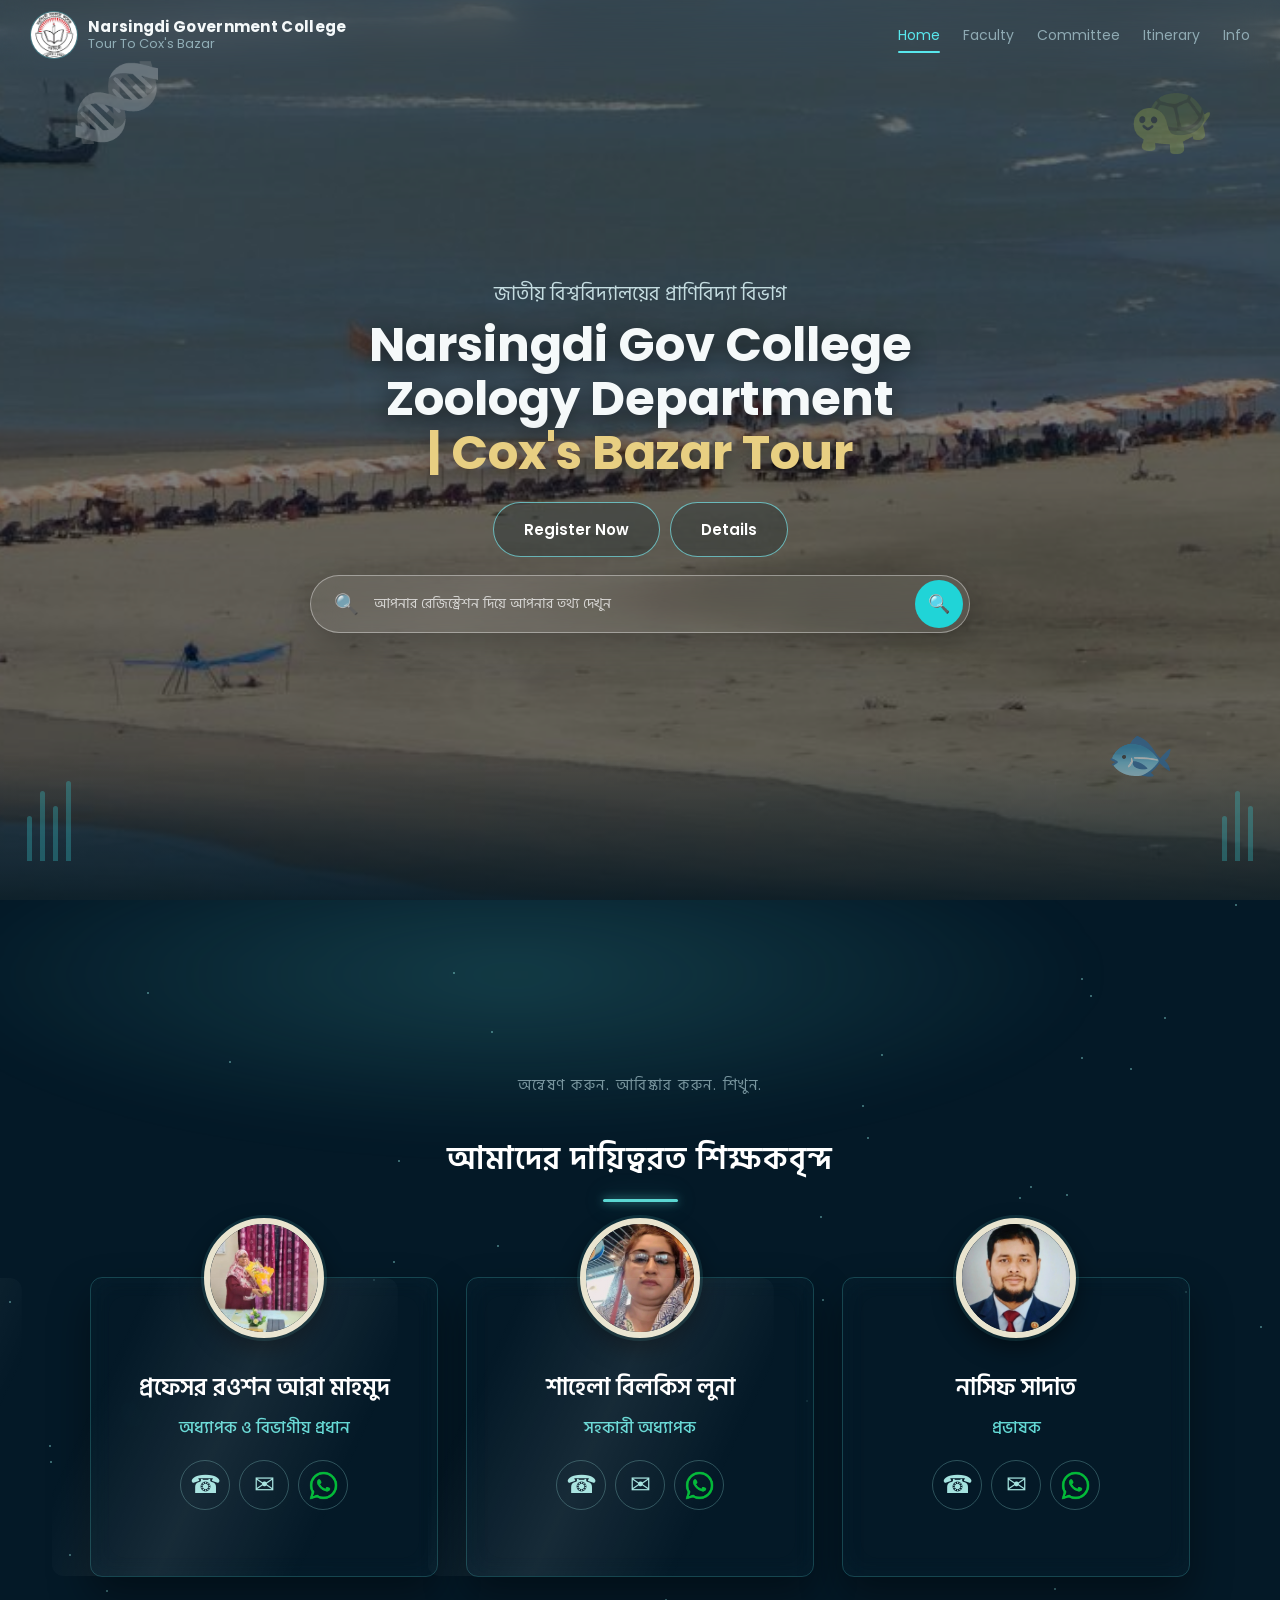
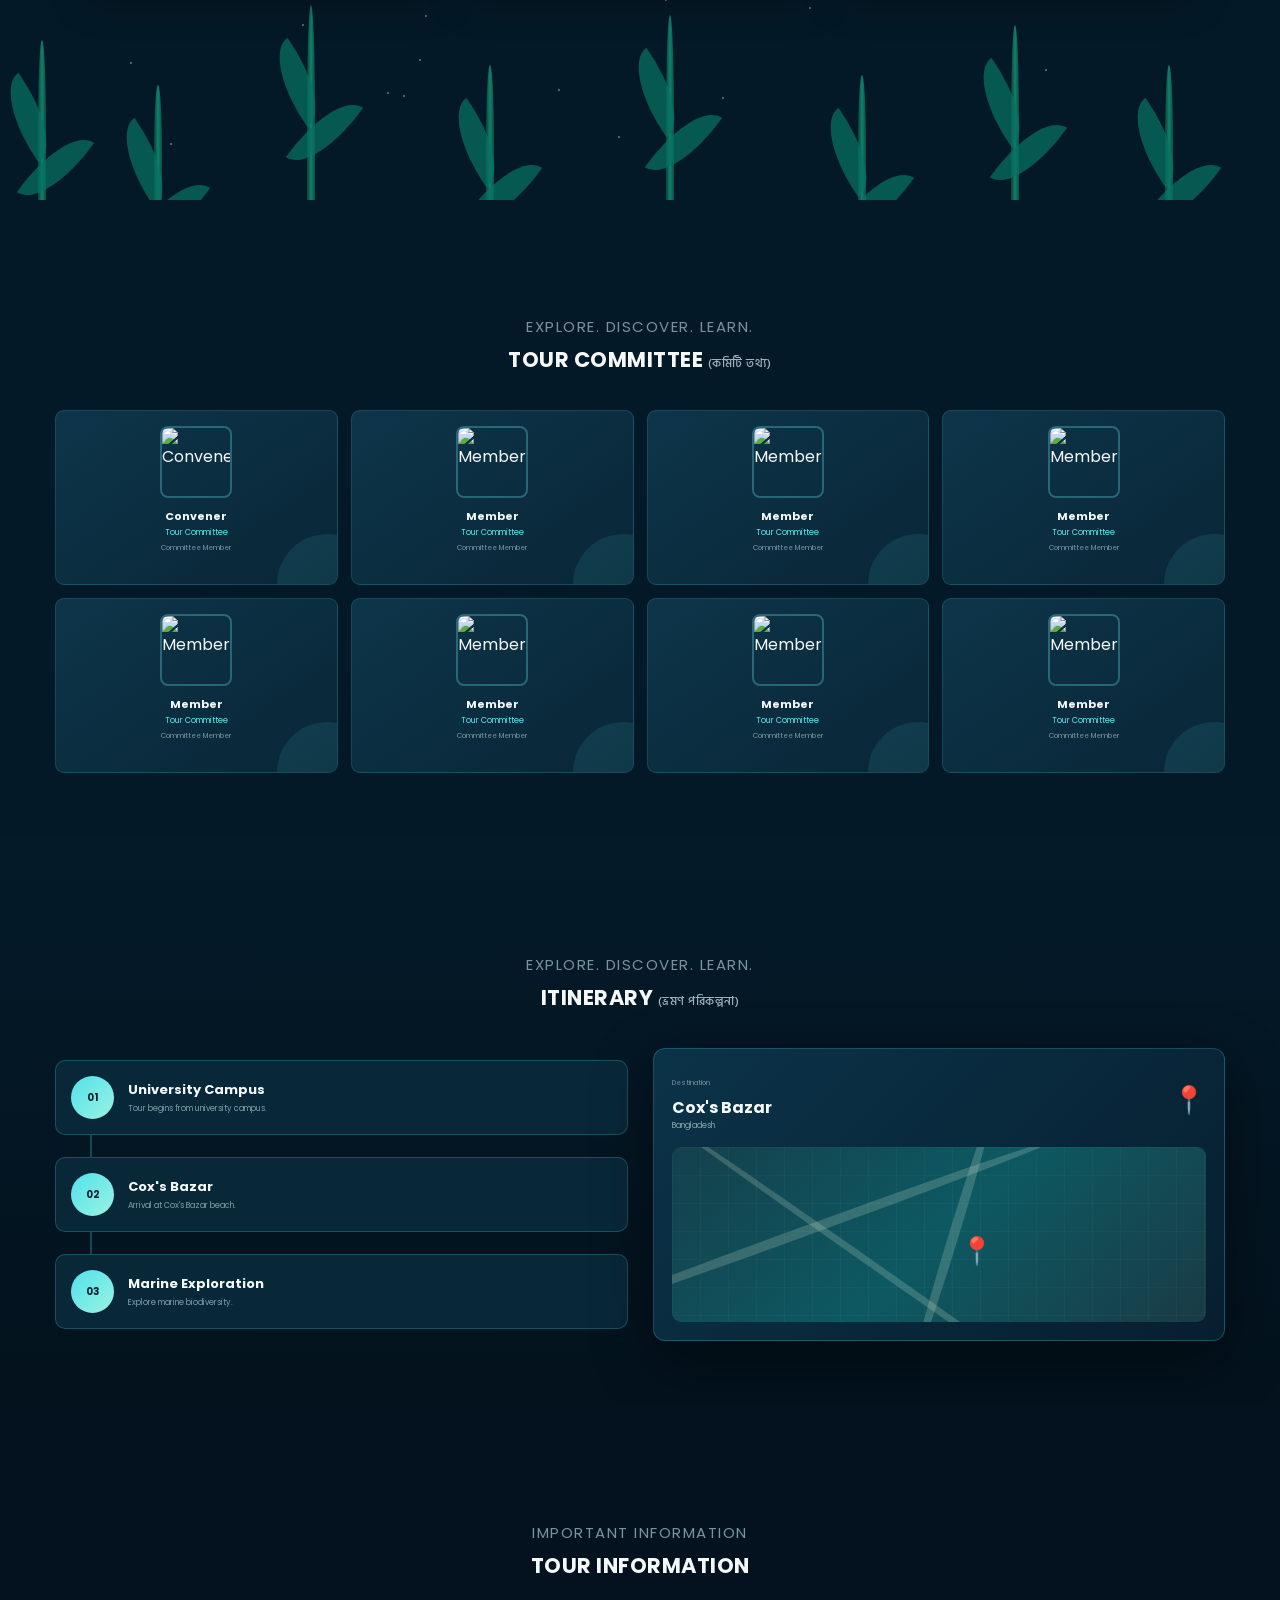
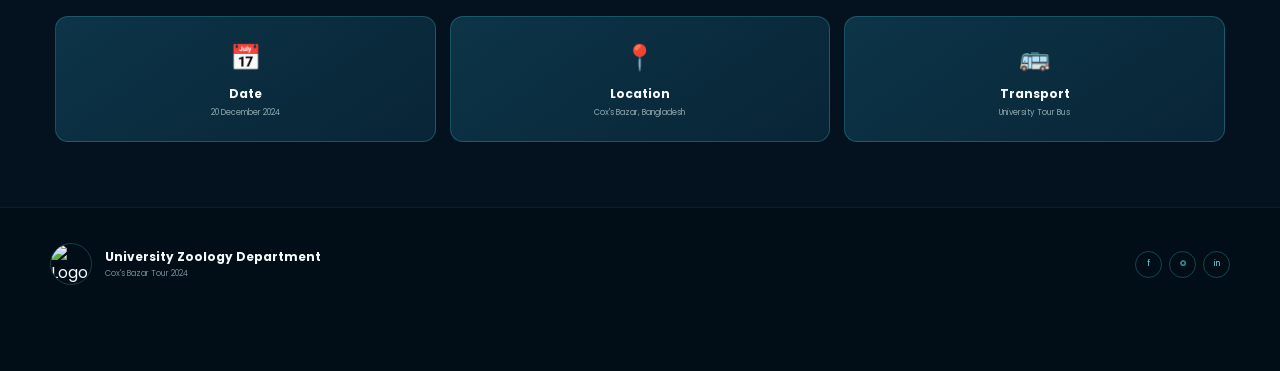
==== index.html @ 54c1ac4f "teacher section complete" ====
<!DOCTYPE html>
<html lang="bn">

<head>
    <meta charset="UTF-8">

    <meta
        name="viewport"
        content="width=device-width, initial-scale=1.0"
    >

    <title>
        Cox's Bazar Tour
    </title>

    <!-- Google Fonts -->
    <link rel="preconnect" href="https://fonts.googleapis.com">
    <link rel="preconnect" href="https://fonts.gstatic.com" crossorigin>

    <link
        href="https://fonts.googleapis.com/css2?family=Hind+Siliguri:wght@400;500;600;700&family=Poppins:wght@400;500;600;700&display=swap"
        rel="stylesheet"
    >

    <!-- CSS -->
    <link rel="stylesheet" href="style.css">
</head>


<body>

    <!-- =====================================================
         PAGE BACKGROUND DECORATIONS
    ====================================================== -->

    <div class="page-decoration">

        <!-- DNA -->
        <div class="dna dna-1">
            <span></span>
            <span></span>
            <span></span>
            <span></span>
            <span></span>
            <span></span>
        </div>

        <div class="dna dna-2">
            <span></span>
            <span></span>
            <span></span>
            <span></span>
            <span></span>
            <span></span>
        </div>


        <!-- TURTLES -->
        <div class="turtle turtle-1">
            🐢
        </div>

        <div class="turtle turtle-2">
            🐢
        </div>


        <!-- FISH -->
        <div class="floating-fish fish-1">
            🐟
        </div>

        <div class="floating-fish fish-2">
            🐠
        </div>


        <!-- BUBBLES -->
        <span class="bubble bubble-1"></span>
        <span class="bubble bubble-2"></span>
        <span class="bubble bubble-3"></span>
        <span class="bubble bubble-4"></span>
        <span class="bubble bubble-5"></span>


        <!-- LEAVES -->
        <div class="leaf-decoration leaf-1">
            <i></i>
            <i></i>
            <i></i>
            <i></i>
            <i></i>
        </div>

        <div class="leaf-decoration leaf-2">
            <i></i>
            <i></i>
            <i></i>
            <i></i>
            <i></i>
        </div>

    </div>



    <!-- =====================================================
         MAIN WEBSITE
    ====================================================== -->

    <div class="site-wrapper">


        <!-- =================================================
             NAVBAR
        ================================================== -->

        <header class="navbar">

            <a href="#home" class="brand">

                <div class="brand-logo">

                    <img
                        src="./img/logo.jpg"
                        alt="Logo"
                    >

                </div>

                <div class="brand-text">

                    <strong>
                        Narsingdi Government College
                    </strong>

                    <span>
                        Tour To Cox's Bazar
                    </span>

                </div>

            </a>


            <!-- Desktop Navigation -->

            <nav class="desktop-nav">

                <a
                    href="#home"
                    class="active"
                >
                    Home
                </a>

                <a href="#faculty">
                    Faculty
                </a>

                <a href="#committee">
                    Committee
                </a>

                <a href="#itinerary">
                    Itinerary
                </a>

                <a href="#info">
                    Info
                </a>

            </nav>


            <!-- Mobile menu button -->

            <button
                class="menu-toggle"
                id="menuToggle"
                aria-label="Open menu"
            >

                <span></span>
                <span></span>
                <span></span>

            </button>

        </header>



        <!-- =================================================
             MOBILE NAVIGATION
        ================================================== -->

        <nav
            class="mobile-nav"
            id="mobileNav"
        >

            <a href="#home">
                Home
            </a>

            <a href="#faculty">
                Faculty
            </a>

            <a href="#committee">
                Committee
            </a>

            <a href="#itinerary">
                Itinerary
            </a>

            <a href="#info">
                Info
            </a>

        </nav>



        <!-- =================================================
             HERO SECTION
        ================================================== -->

        <section
            class="hero"
            id="home"
        >

            <!-- Hero background image -->

            <div class="hero-background"></div>

            <!-- Dark overlay -->

            <div class="hero-overlay"></div>


            <!-- DNA decoration -->

            <div class="hero-dna">
                🧬
            </div>


            <!-- Turtle -->

            <div class="hero-turtle">
                🐢
            </div>


            <!-- Fish -->

            <div class="hero-fish">
                🐟
            </div>


            <!-- Coral -->

            <div class="coral coral-left">

                <span></span>
                <span></span>
                <span></span>
                <span></span>

            </div>


            <div class="coral coral-right">

                <span></span>
                <span></span>
                <span></span>

            </div>


            <!-- Hero content -->

            <div class="hero-content">

                <p
                    class="hero-small reveal reveal-up"
                    data-delay="100"
                >
                    জাতীয় বিশ্ববিদ্যালয়ের প্রাণিবিদ্যা বিভাগ
                </p>


                <h1
                    class="reveal reveal-up"
                    data-delay="200"
                >

                    Narsingdi Gov College Zoology Department

                    <br>

                    <span>
                        | Cox's Bazar Tour
                    </span>

                </h1>

                <div
                    class="hero-buttons reveal reveal-up"
                    data-delay="500"
                >

                    <a
                        href="registration.html"
                        class="btn btn-outline" id="registerBtn"
                    >
                        Register Now
                    </a>

                    <a
                        href="#itinerary"
                        class="btn btn-outline" id="detailBtn"
                    >
                        Details
                    </a>

                </div>



                <!-- =====================================================
     REGISTRATION SEARCH
===================================================== -->

<div class="hero-registration-search">

    <div class="hero-search-box">

        <span class="hero-search-icon">
            🔍
        </span>

        <input
            type="text"
            id="heroSearchInput"
            placeholder="আপনার রেজিস্ট্রেশন দিয়ে আপনার তথ্য দেখুন"
            autocomplete="off"
        >

        <button
            type="button"
            id="heroSearchButton"
            aria-label="Search"
        >
            🔍
        </button>

    </div>

    <div
        id="heroSearchMessage"
        class="hero-search-message"
    ></div>

</div>


<!-- =====================================================
     REGISTRATION POPUP
===================================================== -->

<div
    id="registrationModal"
    class="registration-modal"
>

    <div class="registration-modal-overlay"></div>


    <div class="registration-modal-box">


        <!-- Close -->

        <button
            type="button"
            id="closeRegistrationModal"
            class="registration-modal-close"
        >
            ×
        </button>


        <!-- Header -->

        <div class="registration-modal-header">

            <div class="registration-modal-icon">
                ✓
            </div>

            <div style="width: 100%; text-align: center;">

                <h2>
                    Registration Information
                </h2>

                <p>
                    রেজিস্ট্রেশন তথ্য
                </p>

            </div>

        </div>


        <!-- Information -->

        <div
            id="registrationModalContent"
            class="registration-modal-content"
        ></div>


    </div>

</div>



            </div>


            <!-- Ocean bottom -->

            <div class="hero-ocean">

            </div>

        </section>



        <!-- =================================================
             FACULTY SECTION
        ================================================== -->

            <section class="team-section">


    <!-- =================================================
         WATER LIGHT
    ================================================= -->

    <div class="water-light"></div>



    <!-- =================================================
         BUBBLES
    ================================================= -->

    <div
        class="bubbles"
        id="bubbles">
    </div>



    <!-- =================================================
         WATER PARTICLES
    ================================================= -->

    <div
        class="water-particles"
        id="particles">
    </div>



    <!-- =================================================
         TURTLES
    ================================================= -->

    <div class="turtles">


        <!-- Turtle 1 -->

        <div class="turtle turtle-1">

            <div class="shell"></div>

            <div class="head"></div>

            <div class="flipper1"></div>

            <div class="flipper2"></div>

            <div class="back1"></div>

            <div class="back2"></div>

        </div>



        <!-- Turtle 2 -->

        <div class="turtle turtle-2">

            <div class="shell"></div>

            <div class="head"></div>

            <div class="flipper1"></div>

            <div class="flipper2"></div>

            <div class="back1"></div>

            <div class="back2"></div>

        </div>



        <!-- Turtle 3 -->

        <div class="turtle turtle-3">

            <div class="shell"></div>

            <div class="head"></div>

            <div class="flipper1"></div>

            <div class="flipper2"></div>

            <div class="back1"></div>

            <div class="back2"></div>

        </div>



        <!-- Turtle 4 -->

        <div class="turtle turtle-4">

            <div class="shell"></div>

            <div class="head"></div>

            <div class="flipper1"></div>

            <div class="flipper2"></div>

            <div class="back1"></div>

            <div class="back2"></div>

        </div>


    </div>



    <!-- =================================================
         TITLE
    ================================================= -->

                <!-- Section title -->

            <div
                class="section-heading reveal reveal-up"
            >

                <span>
                    অন্বেষণ করুন. আবিষ্কার করুন. শিখুন.
                </span>

            </div>

    <h1 class="section-title">
        আমাদের দায়িত্বরত শিক্ষকবৃন্দ
    </h1>



    <!-- =================================================
         CARDS
    ================================================= -->

    <div class="cards-container ">



        <!-- ================= CARD 1 ================= -->

        <div class="card reveal reveal-scale" data-delay="50">


            <img
                src="./img/roushon_mem.jpg"
                class="profile-image"
                alt="Dr. A. Rahman"
            >


            <h2>
                প্রফেসর রওশন আরা মাহমুদ
            </h2>


            <div class="position">
                অধ্যাপক ও বিভাগীয় প্রধান  
            </div>


            <div class="social">

                <a href="tel:+8801552303115">
                    ☎
                </a>

                <a href="mailto:masudurrahmanmou@gmail.com">
                    ✉
                </a>

                <a href="https://wa.me/8801552303115" target="_blank">
                    <img src="./img/whatsapp.png" style="width: 37px;">
                </a>

            </div>


        </div>



        <!-- ================= CARD 2 ================= -->

        <div class="card reveal reveal-scale" data-delay="150">


            <img
                src="./img/luna_mem.jpg"
                class="profile-image"
                alt="Dr. S. Khan"
            >


            <h2>
                শাহেলা বিলকিস লুনা 
            </h2>


            <div class="position">
                সহকারী অধ্যাপক
            </div>


            <div class="social">

                <a href="tel:+8801704440129">
                    ☎
                </a>

                <a href="mailto:masudurrahmanmou@gmail.com">
                    ✉
                </a>

                <a href="https://wa.me/8801704440129" target="_blank">
                    <img src="./img/whatsapp.png" style="width: 37px;">
                </a>

            </div>


        </div>



        <!-- ================= CARD 3 ================= -->

        <div class="card reveal reveal-scale" data-delay="250">


            <img
                src="./img/nasif_sir.jpg"
                class="profile-image"
                alt="Dr. S. Khan"
            >


            <h2>
                নাসিফ সাদাত
            </h2>


            <div class="position">
                প্রভাষক 
            </div>


            <div class="social">

                <a href="tel:+8801609278822">
                    ☎
                </a>

                <a href="mailto:masudurrahmanmou@gmail.com">
                    ✉
                </a>

                <a href="https://wa.me/8801609278822" target="_blank">
                    <img src="./img/whatsapp.png" style="width: 37px;">
                </a>

            </div>


        </div>


    </div>



    <!-- =================================================
         AQUATIC PLANTS
    ================================================= -->

    <div class="plants">

        <div class="plant"></div>

        <div class="plant"></div>

        <div class="plant"></div>

        <div class="plant"></div>

        <div class="plant"></div>

        <div class="plant"></div>

        <div class="plant"></div>

        <div class="plant"></div>

    </div>


</section>




        <!-- =================================================
             COMMITTEE SECTION
        ================================================== -->

        <section
            class="section committee-section"
            id="committee"
        >

            <div
                class="section-heading reveal reveal-up"
            >

                <span>
                    Explore. Discover. Learn.
                </span>

                <h2>
                    TOUR COMMITTEE
                    <small>
                        (কমিটি তথ্য)
                    </small>
                </h2>

            </div>


            <div class="committee-grid">


                <!-- Member 1 -->

                <article
                    class="member-card reveal reveal-scale"
                    data-delay="50"
                >

                    <div class="member-photo">

                        <img
                            src="images/member-1.jpg"
                            alt="Convener"
                        >

                    </div>

                    <h3>
                        Convener
                    </h3>

                    <p>
                        Tour Committee
                    </p>

                    <span>
                        Committee Member
                    </span>

                </article>



                <!-- Member 2 -->

                <article
                    class="member-card reveal reveal-scale"
                    data-delay="150"
                >

                    <div class="member-photo">

                        <img
                            src="images/member-2.jpg"
                            alt="Member"
                        >

                    </div>

                    <h3>
                        Member
                    </h3>

                    <p>
                        Tour Committee
                    </p>

                    <span>
                        Committee Member
                    </span>

                </article>



                <!-- Member 3 -->

                <article
                    class="member-card reveal reveal-scale"
                    data-delay="250"
                >

                    <div class="member-photo">

                        <img
                            src="images/member-3.jpg"
                            alt="Member"
                        >

                    </div>

                    <h3>
                        Member
                    </h3>

                    <p>
                        Tour Committee
                    </p>

                    <span>
                        Committee Member
                    </span>

                </article>



                <!-- Member 4 -->

                <article
                    class="member-card reveal reveal-scale"
                    data-delay="350"
                >

                    <div class="member-photo">

                        <img
                            src="images/member-4.jpg"
                            alt="Member"
                        >

                    </div>

                    <h3>
                        Member
                    </h3>

                    <p>
                        Tour Committee
                    </p>

                    <span>
                        Committee Member
                    </span>

                </article>



                <!-- Member 5 -->

                <article
                    class="member-card reveal reveal-scale"
                    data-delay="450"
                >

                    <div class="member-photo">

                        <img
                            src="images/member-2.jpg"
                            alt="Member"
                        >

                    </div>

                    <h3>
                        Member
                    </h3>

                    <p>
                        Tour Committee
                    </p>

                    <span>
                        Committee Member
                    </span>

                </article>



                <!-- Member 6 -->

                <article
                    class="member-card reveal reveal-scale"
                    data-delay="550"
                >

                    <div class="member-photo">

                        <img
                            src="images/member-3.jpg"
                            alt="Member"
                        >

                    </div>

                    <h3>
                        Member
                    </h3>

                    <p>
                        Tour Committee
                    </p>

                    <span>
                        Committee Member
                    </p>

                </article>



                <!-- Member 7 -->

                <article
                    class="member-card reveal reveal-scale"
                    data-delay="650"
                >

                    <div class="member-photo">

                        <img
                            src="images/member-1.jpg"
                            alt="Member"
                        >

                    </div>

                    <h3>
                        Member
                    </h3>

                    <p>
                        Tour Committee
                    </p>

                    <span>
                        Committee Member
                    </span>

                </article>



                <!-- Member 8 -->

                <article
                    class="member-card reveal reveal-scale"
                    data-delay="750"
                >

                    <div class="member-photo">

                        <img
                            src="images/member-4.jpg"
                            alt="Member"
                        >

                    </div>

                    <h3>
                        Member
                    </h3>

                    <p>
                        Tour Committee
                    </p>

                    <span>
                        Committee Member
                    </span>

                </article>

            </div>

        </section>



        <!-- =================================================
             ITINERARY
        ================================================== -->

        <section
            class="section itinerary-section"
            id="itinerary"
        >

            <div
                class="section-heading reveal reveal-up"
            >

                <span>
                    Explore. Discover. Learn.
                </span>

                <h2>
                    ITINERARY
                    <small>
                        (ভ্রমণ পরিকল্পনা)
                    </small>
                </h2>

            </div>


            <div class="itinerary-layout">


                <!-- Route -->

                <div class="route">


                    <div
                        class="route-item reveal reveal-left"
                        data-delay="100"
                    >

                        <div class="route-number">
                            01
                        </div>

                        <div>

                            <h3>
                                University Campus
                            </h3>

                            <p>
                                Tour begins from university campus.
                            </p>

                        </div>

                    </div>


                    <div
                        class="route-line reveal reveal-up"
                    ></div>


                    <div
                        class="route-item reveal reveal-left"
                        data-delay="250"
                    >

                        <div class="route-number">
                            02
                        </div>

                        <div>

                            <h3>
                                Cox's Bazar
                            </h3>

                            <p>
                                Arrival at Cox's Bazar beach.
                            </p>

                        </div>

                    </div>


                    <div
                        class="route-line reveal reveal-up"
                    ></div>


                    <div
                        class="route-item reveal reveal-left"
                        data-delay="400"
                    >

                        <div class="route-number">
                            03
                        </div>

                        <div>

                            <h3>
                                Marine Exploration
                            </h3>

                            <p>
                                Explore marine biodiversity.
                            </p>

                        </div>

                    </div>


                </div>



                <!-- Map -->

                <div
                    class="map-card reveal reveal-right"
                    data-delay="250"
                >

                    <div class="map-header">

                        <div>

                            <span>
                                Destination
                            </span>

                            <h3>
                                Cox's Bazar
                            </h3>

                            <p>
                                Bangladesh
                            </p>

                        </div>

                        <div class="location-icon">
                            📍
                        </div>

                    </div>


                    <div class="map">

                        <div class="map-grid"></div>

                        <div class="map-road road-a"></div>
                        <div class="map-road road-b"></div>
                        <div class="map-road road-c"></div>

                        <div class="map-pin">
                            📍
                        </div>

                    </div>

                </div>

            </div>

        </section>



        <!-- =================================================
             INFO SECTION
        ================================================== -->

        <section
            class="section info-section"
            id="info"
        >

            <div
                class="section-heading reveal reveal-up"
            >

                <span>
                    Important Information
                </span>

                <h2>
                    TOUR INFORMATION
                </h2>

            </div>


            <div class="info-grid">


                <div
                    class="info-card reveal reveal-up"
                    data-delay="100"
                >

                    <div class="info-icon">
                        📅
                    </div>

                    <h3>
                        Date
                    </h3>

                    <p>
                        20 December 2024
                    </p>

                </div>


                <div
                    class="info-card reveal reveal-up"
                    data-delay="200"
                >

                    <div class="info-icon">
                        📍
                    </div>

                    <h3>
                        Location
                    </h3>

                    <p>
                        Cox's Bazar, Bangladesh
                    </p>

                </div>


                <div
                    class="info-card reveal reveal-up"
                    data-delay="300"
                >

                    <div class="info-icon">
                        🚌
                    </div>

                    <h3>
                        Transport
                    </h3>

                    <p>
                        University Tour Bus
                    </p>

                </div>

            </div>

        </section>



        <!-- =================================================
             FOOTER
        ================================================== -->

        <footer class="footer">

            <div
                class="footer-main reveal reveal-up"
            >

                <div class="footer-logo">

                    <img
                        src="images/logo.png"
                        alt="Logo"
                    >

                </div>


                <div>

                    <h3>
                        University Zoology Department
                    </h3>

                    <p>
                        Cox's Bazar Tour 2024
                    </p>

                </div>


                <div class="social-links">

                    <a href="#">
                        f
                    </a>

                    <a href="#">
                        ◎
                    </a>

                    <a href="#">
                        in
                    </a>

                </div>

            </div>


            <div
                class="copyright reveal reveal-up"
                data-delay="200"
            >

                © 2024 Zoology Department.
                All Rights Reserved.

            </div>

        </footer>

    </div>



    <!-- JavaScript -->
    <script src="script.js"></script>

</body>

</html>
---- style.css ----
/* =========================================================
   ROOT
========================================================= */

:root {
    --bg: #020d17;
    --bg-2: #041522;
    --bg-3: #061e2d;

    --card: #0a2b3d;
    --card-light: #10384c;

    --cyan: #58e7ed;
    --cyan-2: #31cddd;
    --cyan-dark: #0c7180;

    --gold: #e8cf82;

    --white: #f5f9fa;
    --text: #dcebef;
    --muted: #91aeb7;

    --border: rgba(93, 226, 235, .22);

    --shadow:
        0 20px 60px rgba(0, 0, 0, .45);

    --radius: 13px;
}


/* =========================================================
   RESET
========================================================= */

* {
    margin: 0;
    padding: 0;
    box-sizing: border-box;
}

html {
    scroll-behavior: smooth;
}

html,
body {
    width: 100%;
    min-height: 100%;
}

body {
    min-height: 100vh;

    overflow-x: hidden;

    color: var(--white);

    font-family:
        "Poppins",
        "Hind Siliguri",
        sans-serif;

    /* IMPORTANT:
       Body and website use the same background.
       This removes the outside/second canvas. */
    background: #041927;
}

a {
    color: inherit;
}

img {
    max-width: 100%;
    display: block;
}


/* =========================================================
   PAGE DECORATION
========================================================= */

.page-decoration {
    position: fixed;

    inset: 0;

    width: 100%;
    height: 100%;

    overflow: hidden;

    pointer-events: none;

    z-index: 0;
}


/* =========================================================
   DNA
========================================================= */

.dna {
    position: absolute;

    width: 70px;
    height: 180px;

    opacity: .09;

    transform:
        rotate(-25deg);
}

.dna-1 {
    left: 15px;
    top: 100px;
}

.dna-2 {
    right: 15px;
    bottom: 150px;

    transform:
        rotate(25deg);
}

.dna::before,
.dna::after {
    content: "";

    position: absolute;

    width: 12px;
    height: 100%;

    border:
        3px solid #65dfe6;

    border-top: 0;
    border-bottom: 0;

    border-radius: 50%;
}

.dna::before {
    left: 8px;
}

.dna::after {
    right: 8px;
}

.dna span {
    position: absolute;

    width: 48px;
    height: 3px;

    left: 11px;

    background:
        #65dfe6;

    opacity: .6;
}

.dna span:nth-child(1) {
    top: 20px;
}

.dna span:nth-child(2) {
    top: 50px;
}

.dna span:nth-child(3) {
    top: 80px;
}

.dna span:nth-child(4) {
    top: 110px;
}

.dna span:nth-child(5) {
    top: 140px;
}

.dna span:nth-child(6) {
    top: 165px;
}


/* =========================================================
   TURTLE
========================================================= */

.turtle {
    position: absolute;

    font-size: 70px;

    opacity: .08;

    filter:
        grayscale(1)
        brightness(1.5);

    animation:
        floating 7s ease-in-out infinite;
}

.turtle-1 {
    left: 25px;
    top: 43%;
}

.turtle-2 {
    right: 25px;
    top: 70%;

    animation-delay: 2s;
}


/* =========================================================
   FISH
========================================================= */

.floating-fish {
    position: absolute;

    font-size: 38px;

    opacity: .07;
}

.fish-1 {
    left: -60px;
    top: 30%;

    animation:
        swim 15s linear infinite;
}

.fish-2 {
    right: -60px;
    top: 65%;

    animation:
        swimReverse 17s linear infinite;
}


/* =========================================================
   BUBBLES
========================================================= */

.bubble {
    position: absolute;

    bottom: -30px;

    width: 8px;
    height: 8px;

    border:
        1px solid
        rgba(102, 229, 237, .25);

    border-radius: 50%;

    animation:
        bubbleUp 10s linear infinite;
}

.bubble-1 {
    left: 15%;
}

.bubble-2 {
    left: 30%;
    animation-delay: 3s;
}

.bubble-3 {
    left: 52%;
    animation-delay: 6s;
}

.bubble-4 {
    left: 70%;
    animation-delay: 1s;
}

.bubble-5 {
    left: 85%;
    animation-delay: 4s;
}


/* =========================================================
   LEAVES
========================================================= */

.leaf-decoration {
    position: absolute;

    width: 100px;
    height: 170px;

    opacity: .08;
}

.leaf-1 {
    left: -20px;
    bottom: 30px;
}

.leaf-2 {
    right: -20px;
    bottom: 200px;

    transform:
        scaleX(-1);
}

.leaf-decoration i {
    position: absolute;

    width: 50px;
    height: 16px;

    border-radius:
        100% 0 100% 0;

    background:
        #55d9de;

    transform-origin:
        right center;
}

.leaf-decoration i:nth-child(1) {
    transform:
        rotate(-55deg);

    top: 20px;
    left: 15px;
}

.leaf-decoration i:nth-child(2) {
    transform:
        rotate(-35deg);

    top: 50px;
    left: 18px;
}

.leaf-decoration i:nth-child(3) {
    transform:
        rotate(-15deg);

    top: 80px;
    left: 20px;
}

.leaf-decoration i:nth-child(4) {
    transform:
        rotate(10deg);

    top: 110px;
    left: 20px;
}

.leaf-decoration i:nth-child(5) {
    transform:
        rotate(35deg);

    top: 140px;
    left: 15px;
}


/* =========================================================
   SITE WRAPPER
   IMPORTANT FIX
========================================================= */

.site-wrapper {

    /* FULL SCREEN */
    width: 100%;
    max-width: none;

    min-height: 100vh;

    /* REMOVE CENTERED CANVAS */
    margin: 0;

    /* Keep content inside */
    position: relative;

    overflow: hidden;
    /* IMPORTANT:
       No shadow around the website */
    box-shadow: none;

    /* Keep above background decorations */
    z-index: 1;
}


/* =========================================================
   NAVBAR
========================================================= */

.navbar {
    position: fixed;
    top: 0;
    left: 0;
    width: 100%;
    z-index: 9999;

    height: 70px;

    display: flex;
    align-items: center;
    justify-content: space-between;

    padding: 0 30px;

    /* background: rgba(3, 19, 30, 0.90); */
    background: transparent;
    backdrop-filter: blur(18px);

    /* border-bottom: 1px solid rgba(87, 224, 232, 0.12);  */
}

/* brand */

.brand {
    display: flex;

    align-items: center;

    gap: 10px;

    text-decoration: none;
}

.brand-logo {
    width: 48px;
    height: 48px;

    overflow: hidden;

    display: grid;

    place-items: center;

    border-radius: 50%;

    background:
        rgba(79, 223, 230, .1);

    border:
        1px solid
        var(--border);
}

.brand-logo img {
    width: 100%;
    height: 100%;

    object-fit: cover;
}

.brand-text {
    display: flex;

    flex-direction: column;

    line-height: 1.2;
}

.brand-text strong {
    font-size: 15px;

    letter-spacing: .3px;
}

.brand-text span {
    font-size: 13px;

    color: var(--muted);
}


/* =========================================================
   DESKTOP NAV
========================================================= */

.desktop-nav {
    display: flex;

    align-items: center;

    gap: 23px;
}

.desktop-nav a {
    position: relative;

    text-decoration: none;

    color:
        #8faab3;

    font-size: 14px;

    transition:
        color .3s ease;
}

.desktop-nav a::after {
    content: "";

    position: absolute;

    left: 0;
    bottom: -7px;

    width: 0;
    height: 2px;

    border-radius: 2px;

    background:
        var(--cyan);

    transition:
        width .3s ease;
}

.desktop-nav a:hover,
.desktop-nav a.active {
    color:
        var(--cyan);
}

.desktop-nav a:hover::after,
.desktop-nav a.active::after {
    width: 100%;
}


/* =========================================================
   MENU BUTTON
========================================================= */

.menu-toggle {
    display: none;

    width: 38px;
    height: 38px;

    border: 0;

    background:
        transparent;

    cursor: pointer;
}

.menu-toggle span {
    display: block;

    width: 23px;
    height: 2px;

    margin: 5px auto;

    background:
        var(--white);

    transition:
        .3s;
}


/* =========================================================
   MOBILE NAV
========================================================= */

.mobile-nav {
    display: none;

    position: sticky;

    top: 70px;

    z-index: 900;

    padding: 15px;

    background:
        rgba(3, 20, 31, .97);

    backdrop-filter:
        blur(15px);

    border-bottom:
        1px solid
        var(--border);
}

.mobile-nav a {
    display: block;

    padding: 12px 5px;

    color: white;

    text-decoration: none;

    font-size: 12px;

    border-bottom:
        1px solid
        rgba(255,255,255,.05);
}

.mobile-nav.open {
    display: block;

    animation:
        menuOpen .3s ease;
}


/* =========================================================
   HERO
========================================================= */












/* =====================================================
   HERO SEARCH
===================================================== */

.hero-registration-search {

    width: 100%;

    max-width: 680px;

    margin: 18px auto 0;

    position: relative;

    z-index: 20;

}


/* =====================================================
   SEARCH BOX
===================================================== */

.hero-search-box {

    width: 100%;

    height: 58px;

    display: flex;

    align-items: center;

    padding: 5px 6px 5px 18px;

    border-radius: 50px;

    background:
        rgba(255, 255, 255, 0.08);

    border:
        1px solid rgba(255, 255, 255, 0.38);

    backdrop-filter: blur(14px);

    -webkit-backdrop-filter: blur(14px);

    box-shadow:
        0 10px 35px rgba(0, 0, 0, 0.25);

    transition: 0.3s ease;

}


.hero-search-box:focus-within {

    border-color:
        rgba(42, 220, 220, 0.8);

    background:
        rgba(255, 255, 255, 0.12);

    box-shadow:
        0 0 25px
        rgba(30, 210, 210, 0.18);

}


/* =====================================================
   SEARCH ICON
===================================================== */

.hero-search-icon {

    width: 35px;

    flex-shrink: 0;

    font-size: 20px;

    opacity: 0.9;

}


/* =====================================================
   INPUT
===================================================== */

#heroSearchInput {

    flex: 1;

    min-width: 0;

    height: 100%;

    border: none;

    outline: none;

    background: transparent;

    color: #ffffff;

    font-family: inherit;

    font-size: 14px;

    padding: 0 10px;

}


#heroSearchInput::placeholder {

    color:
        rgba(255, 255, 255, 0.72);

}


/* =====================================================
   SEARCH BUTTON
===================================================== */

#heroSearchButton {

    width: 48px;

    height: 48px;

    flex-shrink: 0;

    border: none;

    border-radius: 50%;

    background: #20d4d7;

    color: #ffffff;

    cursor: pointer;

    font-size: 18px;

    transition: 0.25s ease;

}


#heroSearchButton:hover {

    transform: scale(1.07);

    background: #13bec1;

}


#heroSearchButton:disabled {

    opacity: 0.6;

    cursor: wait;

}


/* =====================================================
   MESSAGE
===================================================== */

.hero-search-message {

    min-height: 22px;

    margin-top: 7px;

    text-align: center;

    color:
        rgba(255, 255, 255, 0.8);

    font-size: 13px;

}


.hero-search-message.error {

    color: #ff8f8f;

}


.hero-search-message.success {

    color: #76f5dc;

}


/* =====================================================
   REGISTRATION MODAL
===================================================== */

.registration-modal {

    position: fixed;

    inset: 0;

    z-index: 99999;

    display: none;

    align-items: center;

    justify-content: center;

    padding: 20px;

}


.registration-modal.show {

    display: flex;

}


/* =====================================================
   OVERLAY
===================================================== */

.registration-modal-overlay {

    position: absolute;

    inset: 0;

    background:
        rgba(0, 10, 16, 0.78);

    backdrop-filter: blur(8px);

    -webkit-backdrop-filter: blur(8px);

}


/* =====================================================
   MODAL BOX
===================================================== */

.registration-modal-box {

    width: 100%;

    max-width: 650px;

    max-height: 90vh;

    overflow-y: auto;

    position: relative;

    z-index: 2;

    padding: 28px;

    border-radius: 22px;

    background:
        linear-gradient(
            145deg,
            rgba(10, 43, 53, 0.97),
            rgba(5, 25, 33, 0.97)
        );
    margin-top: 150px;

    border:
        1px solid
        rgba(60, 220, 220, 0.35);

    box-shadow:
        0 25px 80px
        rgba(0, 0, 0, 0.55);

    animation:
        modalOpen 0.35s ease;

}


@keyframes modalOpen {

    from {

        opacity: 0;

        transform:
            translateY(25px)
            scale(0.96);

    }

    to {

        opacity: 1;

        transform:
            translateY(0)
            scale(1);

    }

}


/* =====================================================
   CLOSE BUTTON
===================================================== */

.registration-modal-close {

    position: absolute;

    top: 14px;

    right: 16px;

    width: 38px;

    height: 38px;

    border: none;

    border-radius: 50%;

    background:
        rgba(255, 255, 255, 0.08);

    color: #ffffff;

    font-size: 27px;

    line-height: 1;

    cursor: pointer;

    transition: 0.2s ease;

}


.registration-modal-close:hover {

    background:
        rgba(255, 80, 80, 0.2);

    transform: rotate(90deg);

}


/* =====================================================
   MODAL HEADER
===================================================== */

.registration-modal-header {

    display: flex;

    align-items: center;

    gap: 14px;

    padding-right: 40px;

    margin-bottom: 24px;

}


.registration-modal-icon {

    width: 48px;

    height: 48px;

    flex-shrink: 0;

    display: flex;

    align-items: center;

    justify-content: center;

    border-radius: 50%;

    background:
        rgba(32, 212, 215, 0.13);

    border:
        1px solid
        rgba(32, 212, 215, 0.35);

    color: #39e0d4;

    font-size: 22px;

}


.registration-modal-header h2 {

    margin: 0;

    color: #ffffff;

    font-size: 21px;

}


.registration-modal-header p {

    margin: 4px 0 0;

    color:
        rgba(255, 255, 255, 0.5);

    font-size: 13px;

}


/* =====================================================
   INFORMATION GRID
===================================================== */

.registration-info-grid {

    display: grid;

    grid-template-columns:
        repeat(2, minmax(0, 1fr));

    gap: 10px;

}


/* =====================================================
   INFORMATION ITEM
===================================================== */

.registration-info-item {

    padding: 13px 14px;

    border-radius: 11px;

    background:
        rgba(255, 255, 255, 0.055);

    border:
        1px solid
        rgba(255, 255, 255, 0.07);

}


.registration-info-label {

    display: block;

    margin-bottom: 5px;

    color:
        rgba(255, 255, 255, 0.45);

    font-size: 11px;

}


.registration-info-value {

    display: block;

    color: #ffffff;

    font-size: 14px;

    line-height: 1.5;

    word-break: break-word;

}


/* =====================================================
   FULL WIDTH ITEM
===================================================== */

.registration-info-item.full-width {

    grid-column: 1 / -1;

}


/* =====================================================
   LINK
===================================================== */

.registration-info-value a {

    color: #45dedc;

    text-decoration: none;

}


.registration-info-value a:hover {

    text-decoration: underline;

}


/* =====================================================
   MOBILE
===================================================== */

@media (max-width: 600px) {

    .hero-registration-search {

        width:
            calc(100% - 30px);

        margin-top: 14px;

    }


    .hero-search-box {

        height: 54px;

        padding-left: 13px;

    }


    #heroSearchInput {

        font-size: 12px;

        padding: 0 5px;

    }


    #heroSearchInput::placeholder {

        font-size: 10px;

    }


    #heroSearchButton {

        width: 44px;

        height: 44px;

    }


    .registration-modal {

        padding: 12px;

    }


    .registration-modal-box {

        max-height: 92vh;

        padding: 21px 16px;

        border-radius: 18px;

    }


    .registration-modal-header h2 {

        font-size: 17px;

    }


    .registration-info-grid {

        grid-template-columns: 1fr;

    }


    .registration-info-item.full-width {

        grid-column: auto;

    }

}




/* =========================================================
   REGISTRATION MODAL CANCEL BUTTON
========================================================= */

.registration-modal-actions {
    display: flex;
    justify-content: center;
    padding-top: 18px;
}



















.hero {
    position: relative;

    min-height: 470px;

    display: flex;

    align-items: center;

    justify-content: center;

    overflow: hidden;
    height: 100vh;
}

.hero-background {
    position: absolute;

    inset: 0;

    background:
        url("images/hero-bg.jpg")
        center center /
        cover
        no-repeat;

    transform:
        scale(1.03);

    animation:
        heroZoom 12s ease-in-out infinite alternate;
}

.hero-background {
    position: absolute;
    inset: 0;

    background: url("./img/herobg.jpg")
        center center / cover no-repeat;

    transform: scale(3.5);

    animation: heroZoom 12s ease-in-out infinite alternate;

    /* Overlay-এর জন্য */
    z-index: 1;
}

/* Dark Transparent Overlay */
.hero-background::after {
    content: "";
    position: absolute;
    inset: 0;

    background: rgba(0, 0, 0, 0.50);

    z-index: 2;
}

.hero-dna {
    position: absolute;

    left: 70px;
    top: 45px;

    font-size: 75px;

    opacity: .25;

    animation:
        heroFloat 5s ease-in-out infinite;

    filter:
        grayscale(1)
        brightness(1.5);
    z-index: 20000;
}

.hero-turtle {
    position: absolute;

    right: 65px;
    top: 65px;

    font-size: 70px;

    opacity: .25;

    animation:
        heroFloat 6s ease-in-out infinite reverse;
    z-index: 20000;
}

.hero-fish {
    position: absolute;

    right: 105px;
    bottom: 105px;

    font-size: 55px;

    opacity: .55;

    animation:
        fishFloat 4s ease-in-out infinite;
    z-index: 20000;
}

.hero-content {
    position: relative;

    z-index: 10;

    width: 90%;

    max-width: 700px;

    text-align: center;

    padding: 170px 20px 130px;
}

.hero-small {
    font-family:
        "Hind Siliguri";

    color:
        #c4dce0;

    font-size: 20px;

    margin-bottom: 8px;
}

.hero h1 {
    font-size:
        clamp(30px, 5vw, 48px);

    line-height:
        1.12;

    font-weight: 700;

    text-shadow:
        0 5px 25px
        rgba(0,0,0,.6);
}

.hero h1 span {
    color:
        var(--gold);
}

.hero-description {
    max-width: 510px;

    margin:
        15px auto 0;

    color:
        #b8d0d5;

    font-size: 15px;

    line-height: 1.7;
}


/* =========================================================
   BUTTONS
========================================================= */

.hero-buttons {
    display: flex;

    justify-content: center;

    gap: 10px;

    margin-top: 22px;
}

.btn {
    position: relative;
    display: inline-flex;
    align-items: center;
    justify-content: center;
    min-width: 105px;
    padding: 15px 30px;
    border-radius: 30px;
    text-decoration: none;
    font-size: 15px;
    font-weight: 600;
    overflow: hidden;
    transition: transform .3s ease, box-shadow .3s ease;
}

.btn:hover {
    transform:
        translateY(-3px);
}

.btn-primary {
    color:
        #04212a;

    background:
        linear-gradient(
            90deg,
            #45d7ec,
            #92f2e3
        );

    box-shadow:
        0 10px 25px
        rgba(61, 222, 235, .25);
}

.btn-outline {
    color: white;

    border:
        1px solid
        rgba(121, 231, 235, .7);

    background:
        rgba(2, 20, 29, .25);
}


/* =========================================================
   OCEAN
========================================================= */

.hero-ocean {
    position: absolute;

    left: 0;
    right: 0;
    bottom: 0;

    height: 145px;

    z-index: 5;

    background:
        linear-gradient(
            180deg,
            transparent,
            rgba(2, 22, 33, .75)
        );
}

.wave {
    position: absolute;

    left: -5%;

    width: 110%;

    height: 80px;

    border-radius:
        50%;

    border-top:
        3px solid
        rgba(85, 222, 230, .28);
}

.wave-1 {
    bottom: 65px;

    animation:
        waveMove 7s ease-in-out infinite;
}

.wave-2 {
    bottom: 40px;

    opacity: .5;

    animation:
        waveMove 9s ease-in-out infinite reverse;
}

.sand {
    position: absolute;

    right: 12%;
    bottom: 25px;

    width: 46%;
    height: 30px;

    background:
        var(--gold);

    opacity: .8;

    border-radius:
        50% 50% 0 0;

    transform:
        rotate(-6deg);
}

.coral {
    position: absolute;

    bottom: 30px;

    z-index: 7;

    opacity: .35;
}

.coral-left {
    left: 25px;
}

.coral-right {
    right: 25px;
}

.coral span {
    display: inline-block;

    width: 5px;

    margin: 2px;

    border-radius:
        8px 8px 0 0;

    background:
        #36b9bf;
}

.coral span:nth-child(1) {
    height: 45px;
}

.coral span:nth-child(2) {
    height: 70px;
}

.coral span:nth-child(3) {
    height: 55px;
}

.coral span:nth-child(4) {
    height: 80px;
}


/* =========================================================
   SECTIONS
========================================================= */

.section {
    position: relative;

    padding:
        65px 55px;

    background:
        linear-gradient(
            180deg,
            #03131f,
            #041b2a
        );
}

.section:nth-of-type(even) {
    background:
        linear-gradient(
            180deg,
            #041a29,
            #03121d
        );
}


/* =========================================================
   SECTION HEADING
========================================================= */

.section-heading {
    text-align: center;
    margin-top: 50px;
    margin-bottom: 35px;
}

.section-heading > span {
    display: block;

    color:
        #78959e;

    text-transform:
        uppercase;

    letter-spacing:
        1.5px;

    font-size: 15px;
}

.section-heading h2 {
    margin-top: 6px;

    font-size: 21px;

    letter-spacing:
        .5px;
}

.section-heading small {
    font-family:
        "Hind Siliguri";

    color:
        #9db6bd;

    font-size: 12px;

    font-weight: 500;
}

   /* =====================================================
           BASIC RESET
        ===================================================== */

        * {
            margin: 0;
            padding: 0;
            box-sizing: border-box;
        }


        html {
            scroll-behavior: smooth;
        }

/* 
        body {

            font-family:
                Arial,
                Helvetica,
                sans-serif;

            background: #03151d;

            overflow-x: hidden;

        } */



        /* =====================================================
           MAIN SECTION
        ===================================================== */

        .team-section {

            position: relative;

            min-height: 100vh;

            width: 100%;

            overflow: hidden;

            display: flex;

            flex-direction: column;

            align-items: center;

            justify-content: center;

            padding: 0px 25px 100px;

        }



        /* =====================================================
           WATER LIGHT
        ===================================================== */

        .water-light {

            position: absolute;

            top: -100px;

            left: -10%;

            width: 120%;

            height: 350px;

            pointer-events: none;

            z-index: 0;

            background:

                radial-gradient(
                    ellipse at center,
                    rgba(93, 224, 220, .18),
                    transparent 65%
                );

            filter: blur(25px);

            animation:
                waterLightMove 7s
                ease-in-out
                infinite;

        }


        @keyframes waterLightMove {

            0%,
            100% {

                transform:
                    translateX(-60px)
                    scaleX(.9);

            }

            50% {

                transform:
                    translateX(60px)
                    scaleX(1.1);

            }

        }



        /* =====================================================
           SECTION TITLE
        ===================================================== */

        .section-title {

            position: relative;

            z-index: 10;

            color: #ffffff;

            font-size: 32px;

            font-weight: 600;

            letter-spacing: 1px;

            text-align: center;

            margin-bottom: 75px;

            animation:
                titleFloat 4s
                ease-in-out
                infinite;

        }


        .section-title::after {

            content: "";

            display: block;

            width: 75px;

            height: 3px;

            margin:
                14px
                auto
                0;

            border-radius: 50px;

            background: #5bd7d2;

            box-shadow:
                0 0 10px rgba(91, 215, 210, .7),
                0 0 25px rgba(91, 215, 210, .35);

        }


        @keyframes titleFloat {

            0%,
            100% {
                transform: translateY(0);
            }

            50% {
                transform: translateY(-6px);
            }

        }



        /* =====================================================
           CARDS CONTAINER
        ===================================================== */

        .cards-container {

            position: relative;

            z-index: 10;

            width: 100%;

            max-width: 1100px;

            display: grid;

            grid-template-columns:
                repeat(3, 1fr);

            gap: 28px;

            perspective: 1200px;

        }



        /* =====================================================
           CARD
        ===================================================== */

        /* =====================================================
           CARD SCROLL REVEAL WRAPPER
           IMPORTANT: animation happens ONLY after scrolling
        ===================================================== */

        .card-scroll {

            opacity: 0;

            transform:
                translateY(100px)
                scale(.90);

            transition:
                opacity .8s ease,
                transform .8s cubic-bezier(.17,.67,.35,1.2);

            will-change: opacity, transform;

        }


        .card-scroll.show {

            opacity: 1;

            transform:
                translateY(0)
                scale(1);

        }


        .card-scroll:nth-child(1) {
            transition-delay: .10s;
        }


        .card-scroll:nth-child(2) {
            transition-delay: .25s;
        }


        .card-scroll:nth-child(3) {
            transition-delay: .40s;
        }


        @media (prefers-reduced-motion: reduce) {

            .card-scroll {
                opacity: 1;
                transform: none;
                transition: none;
            }

        }


        /* =====================================================
           CARD
           The card itself is kept free from scroll animation
           because JavaScript uses transform for 3D tilt.
        ===================================================== */

        .card {

            position: relative;

            min-height: 300px;

            padding:
                90px
                28px
                35px;

            text-align: center;

            border-radius: 12px;

            border:
                1px solid
                rgba(83, 211, 211, .24);

            box-shadow:

                0 20px 40px
                rgba(0, 0, 0, .38),

                inset 0 0 30px
                rgba(100, 220, 220, .035);

            backdrop-filter: blur(10px);

            -webkit-backdrop-filter: blur(10px);

            transition:
                transform .45s ease,
                border-color .45s ease,
                box-shadow .45s ease;

            transform-style: preserve-3d;

        }



        /* =====================================================
           CARD HOVER
        ===================================================== */

        .card:hover {

            border-color:
                rgba(89, 220, 216, .65);

            box-shadow:

                0 30px 60px
                rgba(0, 0, 0, .5),

                0 0 30px
                rgba(74, 212, 210, .12);

        }



        /* =====================================================
           CARD LIGHT SWEEP
        ===================================================== */

        .card::before {

            content: "";

            position: absolute;

            inset: 0;

            border-radius: inherit;

            pointer-events: none;

            background:

                linear-gradient(
                    115deg,
                    transparent 20%,
                    rgba(255,255,255,.08) 50%,
                    transparent 80%
                );

            transform:
                translateX(-120%);

            transition:
                transform .8s ease;

        }


        .card:hover::before {

            transform:
                translateX(120%);

        }



        /* =====================================================
           PROFILE IMAGE
        ===================================================== */

        .profile-image {

            position: absolute;

            top: -60px;

            left: 50%;

            width: 120px;

            height: 120px;

            object-fit: cover;

            transform:
                translateX(-50%);

            border-radius: 50%;

            border:
                6px solid
                #e9e4cf;

            background: white;

            box-shadow:

                0 0 0 3px
                rgba(91, 214, 210, .12),

                0 10px 25px
                rgba(0,0,0,.45);

            transition:

                transform .5s ease,

                box-shadow .5s ease;

        }


        .card:hover .profile-image {

            transform:
                translateX(-50%)
                scale(1.08)
                rotate(4deg);

            box-shadow:

                0 0 0 4px
                rgba(91, 214, 210, .15),

                0 0 30px
                rgba(91, 214, 210, .5);

        }



        /* =====================================================
           NAME
        ===================================================== */

        .card h2 {

            color: #ffffff;

            font-size: 2৩px;

            font-weight: 600;

            margin-bottom: 7px;

        }



        /* =====================================================
           POSITION
        ===================================================== */

        .position {

            color: #63d8d4;

            font-size: 17px;

            font-weight: 500;

            margin-bottom: 18px;

        }



        /* =====================================================
           SOCIAL BUTTONS
        ===================================================== */

        .social {

            display: flex;

            justify-content: center;

            gap: 9px;

            margin-bottom: 20px;

        }


        .social a {

            width: 50px;

            height: 50px;

            display: flex;

            align-items: center;

            justify-content: center;

            border-radius: 50%;

            text-decoration: none;

            color: #a4e3df;

            border:
                1px solid
                rgba(150, 230, 225, .28);

            font-size: 25px;

            transition:
                all .3s ease;

        }


        .social a:hover {

            color: #05212a;

            background: #61d8d3;

            transform:
                translateY(-5px)
                scale(1.08);

            box-shadow:
                0 6px 18px
                rgba(91, 216, 211, .4);

        }



        /* =====================================================
           DESCRIPTION
        ===================================================== */

        .card p {

            max-width: 270px;

            margin: auto;

            color: #b7cbd0;

            font-size: 12px;

            line-height: 1.7;

        }



        /* =====================================================
           BUBBLES
        ===================================================== */

        .bubbles {

            position: absolute;

            inset: 0;

            overflow: hidden;

            pointer-events: none;

            z-index: 2;

        }


        .bubble {

            position: absolute;

            bottom: -60px;

            border-radius: 50%;

            border:
                1px solid
                rgba(150, 235, 235, .38);

            background:
                rgba(100, 220, 220, .035);

            box-shadow:
                inset 2px 2px 4px
                rgba(255,255,255,.08);

            animation:
                bubbleUp
                linear
                infinite;

        }


        @keyframes bubbleUp {

            0% {

                transform:
                    translate3d(0,0,0);

                opacity: 0;

            }

            10% {

                opacity: .65;

            }

            30% {

                transform:
                    translate3d(30px,-30vh,0);

            }

            55% {

                transform:
                    translate3d(-35px,-60vh,0);

            }

            80% {

                transform:
                    translate3d(25px,-85vh,0);

                opacity: .35;

            }

            100% {

                transform:
                    translate3d(-20px,-120vh,0);

                opacity: 0;

            }

        }



        /* =====================================================
           TURTLE AREA
        ===================================================== */

        .turtles {

            position: absolute;

            inset: 0;

            overflow: hidden;

            pointer-events: none;

            z-index: 3;

        }



        /* =====================================================
           TURTLE
        ===================================================== */

        .turtle {

            position: absolute;

            width: 75px;

            height: 45px;

            opacity: .28;

            filter:
                drop-shadow(
                    0 0 8px
                    rgba(70, 220, 210, .18)
                );

        }


        /* Turtle shell */

        .turtle .shell {

            position: absolute;

            width: 45px;

            height: 35px;

            left: 15px;

            top: 5px;

            border-radius:
                55% 55% 48% 48%;

            background:

                radial-gradient(
                    circle at 35% 30%,
                    #4b9a83,
                    #216a5d 55%,
                    #124a42 100%
                );

            border:
                2px solid
                rgba(100,220,200,.25);

            box-shadow:
                inset 0 3px 5px
                rgba(255,255,255,.08);

        }


        /* Shell pattern */

        .turtle .shell::before {

            content: "";

            position: absolute;

            inset: 6px;

            border-radius: 50%;

            border:
                1px solid
                rgba(160,235,210,.25);

            background:

                radial-gradient(
                    circle,
                    transparent 25%,
                    rgba(130,220,190,.10) 26%,
                    transparent 28%
                );

        }


        /* Head */

        .turtle .head {

            position: absolute;

            width: 16px;

            height: 15px;

            right: 0;

            top: 15px;

            border-radius: 50%;

            background:
                #3b876f;

        }


        /* Eye */

        .turtle .head::after {

            content: "";

            position: absolute;

            width: 3px;

            height: 3px;

            border-radius: 50%;

            background: #b9eee0;

            right: 4px;

            top: 4px;

        }


        /* Front flippers */

        .turtle .flipper1,
        .turtle .flipper2 {

            position: absolute;

            width: 28px;

            height: 10px;

            border-radius: 80%;

            background:
                #337b68;

        }


        .turtle .flipper1 {

            right: 7px;

            top: 2px;

            transform:
                rotate(-35deg);

        }


        .turtle .flipper2 {

            right: 8px;

            bottom: 2px;

            transform:
                rotate(35deg);

        }


        /* Back flippers */

        .turtle .back1,
        .turtle .back2 {

            position: absolute;

            width: 19px;

            height: 8px;

            border-radius: 80%;

            background:
                #2c705e;

        }


        .turtle .back1 {

            left: 7px;

            top: 0;

            transform:
                rotate(25deg);

        }


        .turtle .back2 {

            left: 7px;

            bottom: 0;

            transform:
                rotate(-25deg);

        }



        /* =====================================================
           TURTLE POSITIONS
        ===================================================== */

        .turtle-1 {

            top: 18%;

            left: -100px;

            transform: scale(.9);

            animation:
                swimLeftRight
                42s
                linear
                infinite;

        }


        .turtle-2 {

            top: 58%;

            left: -120px;

            transform: scale(.65);

            opacity: .20;

            animation:
                swimLeftRight2
                55s
                linear
                infinite;

            animation-delay: 8s;

        }


        .turtle-3 {

            top: 35%;

            right: -110px;

            transform: scale(1.1);

            opacity: .22;

            animation:
                swimRightLeft
                48s
                linear
                infinite;

            animation-delay: 12s;

        }


        .turtle-4 {

            top: 76%;

            right: -100px;

            transform: scale(.55);

            opacity: .18;

            animation:
                swimRightLeft2
                60s
                linear
                infinite;

            animation-delay: 20s;

        }



        /* =====================================================
           TURTLE SWIMMING ANIMATIONS
        ===================================================== */

        @keyframes swimLeftRight {

            0% {

                transform:
                    translateX(-120px)
                    translateY(0)
                    scale(.9)
                    rotate(0deg);

            }

            20% {

                transform:
                    translateX(20vw)
                    translateY(-35px)
                    scale(.9)
                    rotate(-4deg);

            }

            40% {

                transform:
                    translateX(42vw)
                    translateY(20px)
                    scale(.9)
                    rotate(3deg);

            }

            60% {

                transform:
                    translateX(65vw)
                    translateY(-25px)
                    scale(.9)
                    rotate(-2deg);

            }

            80% {

                transform:
                    translateX(85vw)
                    translateY(30px)
                    scale(.9)
                    rotate(4deg);

            }

            100% {

                transform:
                    translateX(110vw)
                    translateY(-5px)
                    scale(.9)
                    rotate(0deg);

            }

        }



        @keyframes swimLeftRight2 {

            0% {

                transform:
                    translateX(-140px)
                    translateY(20px)
                    scale(.65)
                    rotate(0deg);

            }

            30% {

                transform:
                    translateX(30vw)
                    translateY(-45px)
                    scale(.65)
                    rotate(4deg);

            }

            60% {

                transform:
                    translateX(60vw)
                    translateY(30px)
                    scale(.65)
                    rotate(-4deg);

            }

            100% {

                transform:
                    translateX(115vw)
                    translateY(-15px)
                    scale(.65)
                    rotate(2deg);

            }

        }



        @keyframes swimRightLeft {

            0% {

                transform:
                    translateX(120px)
                    translateY(0)
                    scaleX(-1)
                    scaleY(1)
                    scale(1.1);

            }

            25% {

                transform:
                    translateX(-20vw)
                    translateY(35px)
                    scaleX(-1)
                    scaleY(1)
                    scale(1.1);

            }

            50% {

                transform:
                    translateX(-48vw)
                    translateY(-30px)
                    scaleX(-1)
                    scaleY(1)
                    scale(1.1);

            }

            75% {

                transform:
                    translateX(-75vw)
                    translateY(25px)
                    scaleX(-1)
                    scaleY(1)
                    scale(1.1);

            }

            100% {

                transform:
                    translateX(-115vw)
                    translateY(-10px)
                    scaleX(-1)
                    scaleY(1)
                    scale(1.1);

            }

        }



        @keyframes swimRightLeft2 {

            0% {

                transform:
                    translateX(120px)
                    translateY(0)
                    scaleX(-1)
                    scaleY(1)
                    scale(.55);

            }

            35% {

                transform:
                    translateX(-30vw)
                    translateY(-25px)
                    scaleX(-1)
                    scaleY(1)
                    scale(.55);

            }

            65% {

                transform:
                    translateX(-65vw)
                    translateY(30px)
                    scaleX(-1)
                    scaleY(1)
                    scale(.55);

            }

            100% {

                transform:
                    translateX(-115vw)
                    translateY(-10px)
                    scaleX(-1)
                    scaleY(1)
                    scale(.55);

            }

        }



        /* =====================================================
           AQUATIC PLANTS
        ===================================================== */

        .plants {

            position: absolute;

            left: 0;

            bottom: -20px;

            width: 100%;

            height: 260px;

            z-index: 5;

            pointer-events: none;

        }


        .plant {

            position: absolute;

            bottom: 0;

            width: 8px;

            height: 160px;

            border-radius:
                100%
                100%
                0
                0;

            transform-origin: bottom;

            background:

                linear-gradient(
                    90deg,
                    #064238,
                    #12806e,
                    #075044
                );

            animation:
                plantSway
                4s
                ease-in-out
                infinite;

        }


        .plant::before,
        .plant::after {

            content: "";

            position: absolute;

            width: 35px;

            height: 85px;

            border-radius:
                100%
                0
                100%
                0;

            background:
                #087263;

            opacity: .72;

        }


        .plant::before {

            left: -27px;

            top: 35px;

            transform:
                rotate(-35deg);

        }


        .plant::after {

            right: -27px;

            top: 85px;

            transform:
                rotate(35deg);

        }


        .plant:nth-child(1) {

            left: 3%;

            height: 180px;

            animation-delay: 0s;

        }


        .plant:nth-child(2) {

            left: 12%;

            height: 135px;

            animation-delay: .8s;

        }


        .plant:nth-child(3) {

            left: 24%;

            height: 215px;

            animation-delay: 1.2s;

        }


        .plant:nth-child(4) {

            left: 38%;

            height: 155px;

            animation-delay: .4s;

        }


        .plant:nth-child(5) {

            left: 52%;

            height: 205px;

            animation-delay: 1.5s;

        }


        .plant:nth-child(6) {

            left: 67%;

            height: 145px;

            animation-delay: .6s;

        }


        .plant:nth-child(7) {

            left: 79%;

            height: 195px;

            animation-delay: 1.1s;

        }


        .plant:nth-child(8) {

            left: 91%;

            height: 155px;

            animation-delay: .2s;

        }


        @keyframes plantSway {

            0%,
            100% {

                transform:
                    rotate(-5deg)
                    skewX(-2deg);

            }

            50% {

                transform:
                    rotate(7deg)
                    skewX(3deg);

            }

        }



        /* =====================================================
           WATER PARTICLES
        ===================================================== */

        .water-particles {

            position: absolute;

            inset: 0;

            pointer-events: none;

            z-index: 1;

        }


        .particle {

            position: absolute;

            width: 2px;

            height: 2px;

            border-radius: 50%;

            background:
                rgba(150,240,235,.5);

            animation:
                particleFloat
                8s
                ease-in-out
                infinite;

        }


        @keyframes particleFloat {

            0%,
            100% {

                transform:
                    translateY(0);

                opacity: .15;

            }

            50% {

                transform:
                    translateY(-80px);

                opacity: .7;

            }

        }



        /* =====================================================
           MOBILE
        ===================================================== */

        @media (max-width: 850px) {

            .cards-container {

                grid-template-columns:
                    repeat(2, 1fr);

                max-width: 720px;

            }

        }



        @media (max-width: 600px) {

            .team-section {

                padding:
                    90px
                    20px
                    150px;

            }


            .section-title {

                font-size: 26px;

                margin-bottom: 70px;

            }


            .cards-container {

                grid-template-columns:
                    1fr;

                max-width: 370px;

                gap: 85px;

            }


            .card {

                min-height: 325px;

            }


            .turtle {

                opacity: .15;

            }


            .plants {

                opacity: .7;

            }

        }




/* =========================================================
   COMMITTEE
========================================================= */

.committee-section {
    background:
        #041927 !important;
}

.committee-grid {
    display: grid;

    grid-template-columns:
        repeat(4, 1fr);

    gap: 13px;
}

.member-card {
    position: relative;

    min-height: 175px;

    padding:
        15px 8px;

    text-align: center;

    overflow: hidden;

    border:
        1px solid
        rgba(83, 224, 233, .17);

    border-radius:
        9px;

    background:
        linear-gradient(
            145deg,
            #0d3549,
            #092637
        );

    transition:
        transform .4s ease,
        box-shadow .4s ease,
        border-color .4s ease;
}

.member-card::after {
    content: "";

    position: absolute;

    width: 100px;
    height: 100px;

    right: -40px;
    bottom: -50px;

    border-radius: 50%;

    background:
        rgba(70, 220, 229, .1);

    transition:
        transform .5s ease;
}

.member-card:hover {
    transform:
        translateY(-9px)
        scale(1.02);

    border-color:
        rgba(83, 225, 233, .45);

    box-shadow:
        0 20px 40px
        rgba(0,0,0,.5);
}

.member-card:hover::after {
    transform:
        scale(2);
}

.member-photo {
    position: relative;

    z-index: 2;

    width: 72px;
    height: 72px;

    margin:
        0 auto 10px;

    overflow: hidden;

    border-radius: 8px;

    border:
        2px solid
        rgba(111, 231, 237, .3);
}

.member-photo img {
    width: 100%;
    height: 100%;

    object-fit: cover;

    transition:
        transform .5s ease;
}

.member-card:hover
.member-photo img {
    transform:
        scale(1.08);
}

.member-card h3 {
    position: relative;

    z-index: 2;

    font-size: 11px;

    margin-bottom: 2px;
}

.member-card p {
    position: relative;

    z-index: 2;

    color:
        var(--cyan);

    font-size: 8px;
}

.member-card span {
    position: relative;

    z-index: 2;

    display: block;

    margin-top: 4px;

    color:
        #78959f;

    font-size: 7px;
}


/* =========================================================
   ITINERARY
========================================================= */

.itinerary-layout {
    display: grid;

    grid-template-columns:
        1fr 1fr;

    gap: 25px;

    align-items: center;
}

.route-item {
    display: flex;

    align-items: center;

    gap: 14px;

    padding: 15px;

    border:
        1px solid
        var(--border);

    border-radius: 10px;

    background:
        rgba(11, 46, 63, .8);

    transition:
        transform .4s ease;
}

.route-item:hover {
    transform:
        translateX(8px);
}

.route-number {
    flex-shrink: 0;

    width: 43px;
    height: 43px;

    display: grid;

    place-items: center;

    border-radius: 50%;

    color:
        #05202a;

    font-weight: 700;

    font-size: 10px;

    background:
        linear-gradient(
            135deg,
            #52e2ec,
            #9af2e2
        );
}

.route-item h3 {
    font-size: 13px;
}

.route-item p {
    margin-top: 3px;

    color:
        #819ca5;

    font-size: 8px;
}

.route-line {
    width: 2px;
    height: 22px;

    margin-left: 35px;

    background:
        rgba(78, 220, 229, .25);
}


/* =========================================================
   MAP
========================================================= */

.map-card {
    padding: 18px;

    border:
        1px solid
        var(--border);

    border-radius: 12px;

    background:
        linear-gradient(
            135deg,
            #0b3348,
            #071e30
        );

    box-shadow:
        var(--shadow);
}

.map-header {
    display: flex;

    align-items: center;

    justify-content: space-between;
}

.map-header span {
    color:
        #718d96;

    font-size: 7px;
}

.map-header h3 {
    margin-top: 3px;

    font-size: 16px;
}

.map-header p {
    color:
        #89a5ad;

    font-size: 8px;
}

.location-icon {
    font-size: 27px;

    animation:
        locationPulse 2s ease-in-out infinite;
}

.map {
    position: relative;

    height: 175px;

    margin-top: 15px;

    overflow: hidden;

    border-radius: 9px;

    background:
        linear-gradient(
            135deg,
            #14404c,
            #0d5962,
            #193b45
        );
}

.map-grid {
    position: absolute;

    inset: 0;

    opacity: .2;

    background-size:
        28px 28px;

    background-image:
        linear-gradient(
            rgba(255,255,255,.15) 1px,
            transparent 1px
        ),
        linear-gradient(
            90deg,
            rgba(255,255,255,.15) 1px,
            transparent 1px
        );
}

.map-road {
    position: absolute;

    background:
        rgba(218, 233, 207, .2);

    border-radius: 50%;
}

.road-a {
    width: 150%;
    height: 10px;

    left: -25%;
    top: 45%;

    transform:
        rotate(-20deg);
}

.road-b {
    width: 10px;
    height: 150%;

    left: 52%;
    top: -25%;

    transform:
        rotate(17deg);
}

.road-c {
    width: 120%;
    height: 7px;

    left: -10%;
    top: 70%;

    transform:
        rotate(35deg);
}

.map-pin {
    position: absolute;

    left: 54%;
    top: 48%;

    font-size: 27px;

    animation:
        pinBounce 2s ease-in-out infinite;
}


/* =========================================================
   INFO
========================================================= */

.info-section {
    background:
        #03121e !important;
}

.info-grid {
    display: grid;

    grid-template-columns:
        repeat(3, 1fr);

    gap: 14px;
}

.info-card {
    padding:
        22px 15px;

    text-align: center;

    border:
        1px solid
        var(--border);

    border-radius:
        var(--radius);

    background:
        linear-gradient(
            145deg,
            #0d3448,
            #082536
        );

    transition:
        transform .4s ease,
        box-shadow .4s ease;
}

.info-card:hover {
    transform:
        translateY(-8px);

    box-shadow:
        0 20px 40px
        rgba(0,0,0,.4);
}

.info-icon {
    font-size: 25px;

    margin-bottom: 8px;
}

.info-card h3 {
    font-size: 12px;
}

.info-card p {
    margin-top: 4px;

    color:
        #8ca6ae;

    font-size: 8px;
}


/* =========================================================
   FOOTER
========================================================= */

.footer {
    padding:
        35px 50px;

    background:
        #020e17;

    border-top:
        1px solid
        rgba(91, 225, 232, .08);
}

.footer-main {
    display: flex;

    align-items: center;

    gap: 13px;
}

.footer-logo {
    width: 42px;
    height: 42px;

    overflow: hidden;

    border-radius: 50%;

    border:
        1px solid
        var(--border);
}

.footer-logo img {
    width: 100%;
    height: 100%;

    object-fit: cover;
}

.footer h3 {
    font-size: 12px;
}

.footer p {
    margin-top: 2px;

    color:
        #6f8992;

    font-size: 8px;
}

.social-links {
    margin-left: auto;

    display: flex;

    gap: 7px;
}

.social-links a {
    width: 27px;
    height: 27px;

    display: grid;

    place-items: center;

    border:
        1px solid
        rgba(90, 225, 233, .25);

    border-radius: 50%;

    color:
        var(--cyan);

    text-decoration: none;

    font-size: 8px;

    transition:
        transform .3s ease,
        background .3s ease;
}

.social-links a:hover {
    transform:
        translateY(-3px);

    background:
        rgba(73, 219, 227, .1);
}

.copyright {
    margin-top: 25px;

    padding-top: 15px;

    text-align: center;

    color:
        #4e6871;

    font-size: 7px;

    border-top:
        1px solid
        rgba(255,255,255,.04);
}


/* =========================================================
   SCROLL ANIMATION BASE
========================================================= */

.reveal {
    opacity: 0;

    transition:
        opacity .85s cubic-bezier(.2,.8,.2,1),
        transform .85s cubic-bezier(.2,.8,.2,1);

    transition-delay:
        var(--delay, 0ms);
}

.reveal.show {
    opacity: 1;

    transform:
        translate3d(0,0,0)
        scale(1);
}


/* From bottom */

.reveal-up {
    transform:
        translate3d(0,70px,0);
}


/* From left */

.reveal-left {
    transform:
        translate3d(-80px,0,0);
}


/* From right */

.reveal-right {
    transform:
        translate3d(80px,0,0);
}


/* Scale */

.reveal-scale {
    transform:
        translate3d(0,40px,0)
        scale(.78);
}


/* =========================================================
   ANIMATIONS
========================================================= */

@keyframes heroZoom {

    from {
        transform:
            scale(1.03);
    }

    to {
        transform:
            scale(1.09);
    }
}


@keyframes heroFloat {

    0%, 100% {
        transform:
            translateY(0)
            rotate(0deg);
    }

    50% {
        transform:
            translateY(-18px)
            rotate(4deg);
    }
}


@keyframes floating {

    0%, 100% {
        transform:
            translateY(0);
    }

    50% {
        transform:
            translateY(-25px);
    }
}


@keyframes fishFloat {

    0%, 100% {
        transform:
            translate(0,0);
    }

    50% {
        transform:
            translate(-20px,-12px);
    }
}


@keyframes swim {

    from {
        transform:
            translateX(0);
    }

    to {
        transform:
            translateX(
                calc(100vw + 200px)
            );
    }
}


@keyframes swimReverse {

    from {
        transform:
            translateX(0);
    }

    to {
        transform:
            translateX(
                calc(-100vw - 200px)
            );
    }
}


@keyframes bubbleUp {

    0% {
        transform:
            translateY(0)
            scale(.5);

        opacity: 0;
    }

    20% {
        opacity: .4;
    }

    100% {
        transform:
            translateY(-110vh)
            scale(1.3);

        opacity: 0;
    }
}


@keyframes waveMove {

    0%, 100% {
        transform:
            translateX(-2%)
            rotate(0);
    }

    50% {
        transform:
            translateX(3%)
            rotate(1deg);
    }
}


@keyframes pinBounce {

    0%, 100% {
        transform:
            translateY(0);
    }

    50% {
        transform:
            translateY(-8px);
    }
}


@keyframes locationPulse {

    0%, 100% {
        transform:
            scale(1);
    }

    50% {
        transform:
            scale(1.15);
    }
}


@keyframes menuOpen {

    from {
        opacity: 0;

        transform:
            translateY(-10px);
    }

    to {
        opacity: 1;

        transform:
            translateY(0);
    }
}


/* =========================================================
   TABLET
========================================================= */

@media (max-width: 800px) {

    .site-wrapper {
        width: 100%;
        max-width: none;
        margin: 0;
    }

    .committee-grid {
        grid-template-columns:
            repeat(3, 1fr);
    }

    .section {
        padding:
            55px 35px;
    }
}


/* =========================================================
   MOBILE
========================================================= */

@media (max-width: 600px) {

    .hero-content{
        margin-top: 120px;
    }

    .navbar {
        height: 62px;

        padding:
            0 15px;
    }

    .desktop-nav {
        display: none;
    }

    .menu-toggle {
        display: block;
    }

    .mobile-nav {
        top: 62px;
    }


    /* HERO */

    .hero {
        min-height:
            500px;
    }

    .hero-content {
        padding:
            60px 18px 135px;
    }

    .hero-small {
        font-size:
            11px;
    }

    .hero h1 {
        font-size:
            27px;

        line-height:
            1.08;
    }

    .hero-dna {
        left:
            15px;

        top:
            40px;

        font-size:
            50px;
    }

    .hero-turtle {
        right:
            15px;

        top:
            50px;

        font-size:
            50px;
    }

    .hero-fish {
        right:
            30px;

        bottom:
            90px;

        font-size:
            38px;
    }


    /* SECTIONS */

    .section {
        padding:
            50px 15px;
    }

    .section-heading {
        margin-bottom:
            25px;
    }

    .section-heading h2 {
        font-size:
            18px;
    }


    /* FACULTY */

    .faculty-grid {
        grid-template-columns:
            1fr;
    }

    .faculty-card {
        min-height:
            125px;

        padding:
            13px;
    }

    .faculty-photo {
        width:
            70px;

        height:
            70px;
    }

    .faculty-info h3 {
        font-size:
            13px;
    }


    /* COMMITTEE */

    .committee-grid {
        grid-template-columns:
            repeat(2, 1fr);

        gap:
            10px;
    }

    .member-card {
        min-height:
            160px;

        padding:
            12px 6px;
    }

    .member-photo {
        width:
            65px;

        height:
            65px;
    }


    /* ITINERARY */

    .itinerary-layout {
        grid-template-columns:
            1fr;
    }


    /* INFO */

    .info-grid {
        grid-template-columns:
            1fr;
    }


    /* FOOTER */

    .footer {
        padding:
            30px 20px;
    }

    .footer-main {
        flex-wrap:
            wrap;
    }

    .social-links {
        width:
            100%;

        margin-left:
            0;

        margin-top:
            10px;
    }


    /* BACKGROUND */

    .dna {
        opacity:
            .05;
    }

    .turtle {
        font-size:
            45px;
    }

    .leaf-decoration {
        transform:
            scale(.7);
    }
}


/* =========================================================
   SMALL MOBILE
========================================================= */

@media (max-width: 380px) {

    .hero-content{
        margin-top: 180px;
    }

    .hero h1 {
        font-size:
            24px;
    }

    .hero-buttons {
        flex-direction:
            column;

        align-items:
            center;
    }

    .btn {
        width:
            150px;
    }

    .committee-grid {
        grid-template-columns:
            1fr;
    }

    .member-card {
        min-height:
            150px;
    }
}


/* =========================================================
   EXTRA CANVAS FIX
   Prevent horizontal overflow from decorations
========================================================= */

body,
.site-wrapper {
    max-width: 100%;
}


/* Prevent accidental horizontal scrollbar */

* {
    max-width: 100%;
}


/* Full-width sections */

.hero,
.section,
.footer {
    width: 100%;
}
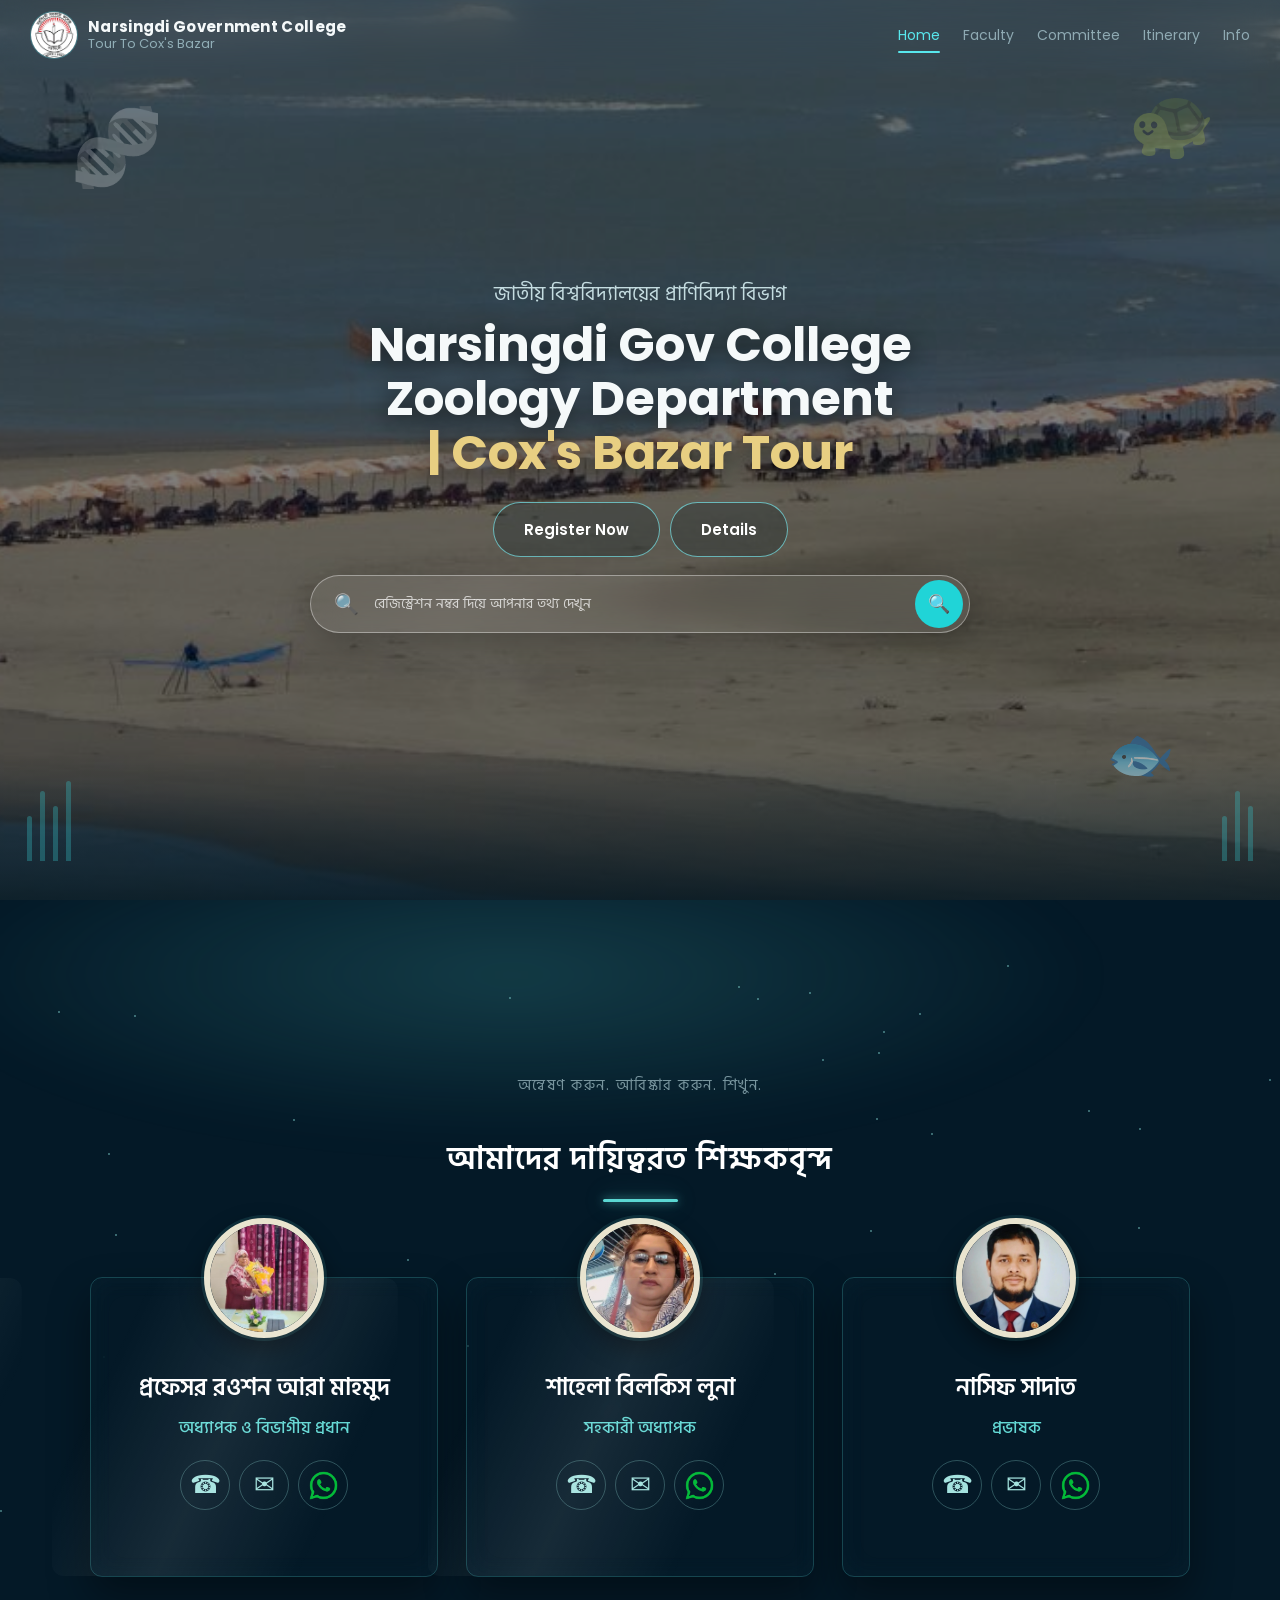
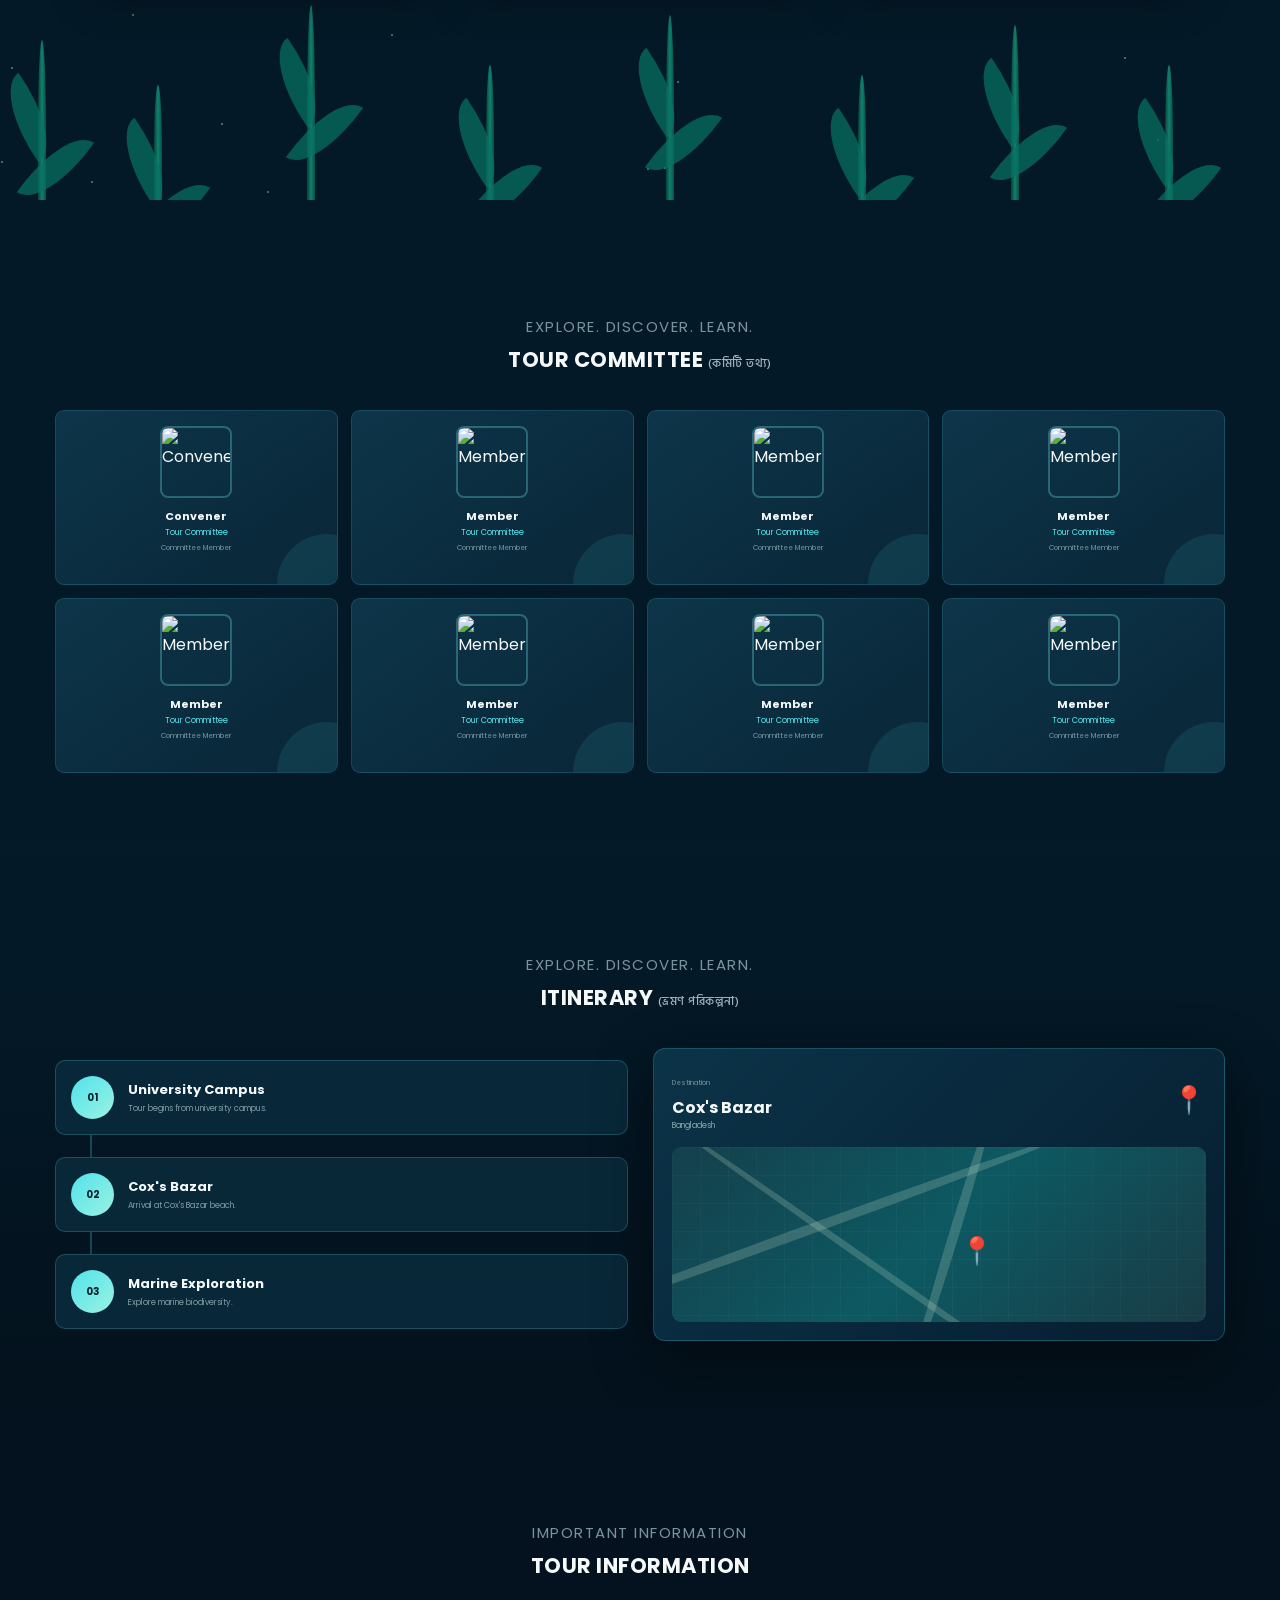
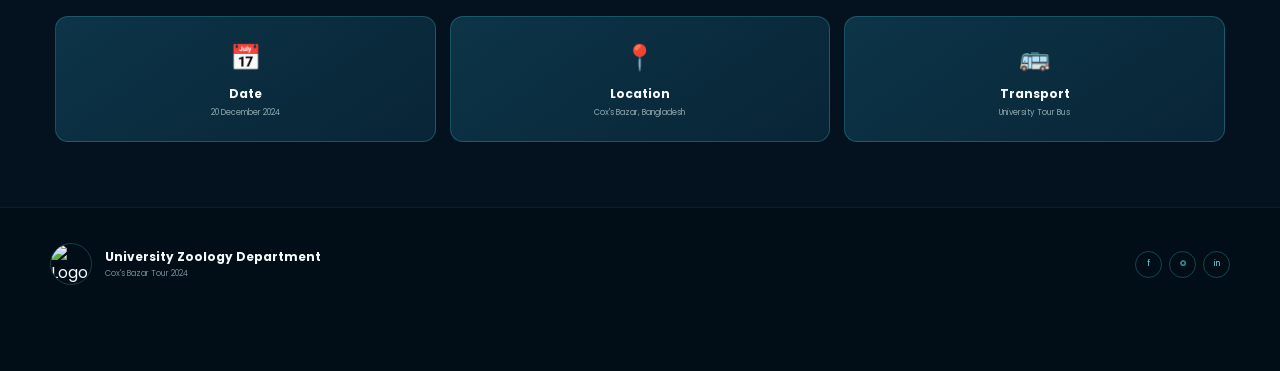
==== commit 7d6f9921: "some bug fixed" ====
--- a/index.html
+++ b/index.html
@@ -349,7 +349,7 @@
         <input
             type="text"
             id="heroSearchInput"
-            placeholder="আপনার রেজিস্ট্রেশন দিয়ে আপনার তথ্য দেখুন"
+            placeholder="রেজিস্ট্রেশন নম্বর দিয়ে আপনার তথ্য দেখুন"
             autocomplete="off"
         >
 
@@ -714,15 +714,15 @@
 
             <div class="social">
 
-                <a href="tel:+8801609278822">
+                <a href="tel:+8801676462609">
                     ☎
                 </a>
 
-                <a href="mailto:masudurrahmanmou@gmail.com">
+                <a href="mailto:nasifsadat90@gmail.com">
                     ✉
                 </a>
 
-                <a href="https://wa.me/8801609278822" target="_blank">
+                <a href="https://wa.me/8801676462609" target="_blank">
                     <img src="./img/whatsapp.png" style="width: 37px;">
                 </a>
 
--- a/style.css
+++ b/style.css
@@ -1376,7 +1376,7 @@
     position: absolute;
 
     left: 70px;
-    top: 45px;
+    top: 90px;
 
     font-size: 75px;
 
@@ -1395,7 +1395,7 @@
     position: absolute;
 
     right: 65px;
-    top: 65px;
+    top: 70px;
 
     font-size: 70px;
 
@@ -4253,7 +4253,7 @@
             15px;
 
         top:
-            40px;
+            110px;
 
         font-size:
             50px;
@@ -4264,7 +4264,7 @@
             15px;
 
         top:
-            50px;
+            160px;
 
         font-size:
             50px;
@@ -4278,7 +4278,7 @@
             90px;
 
         font-size:
-            38px;
+            40px;
     }
 
 
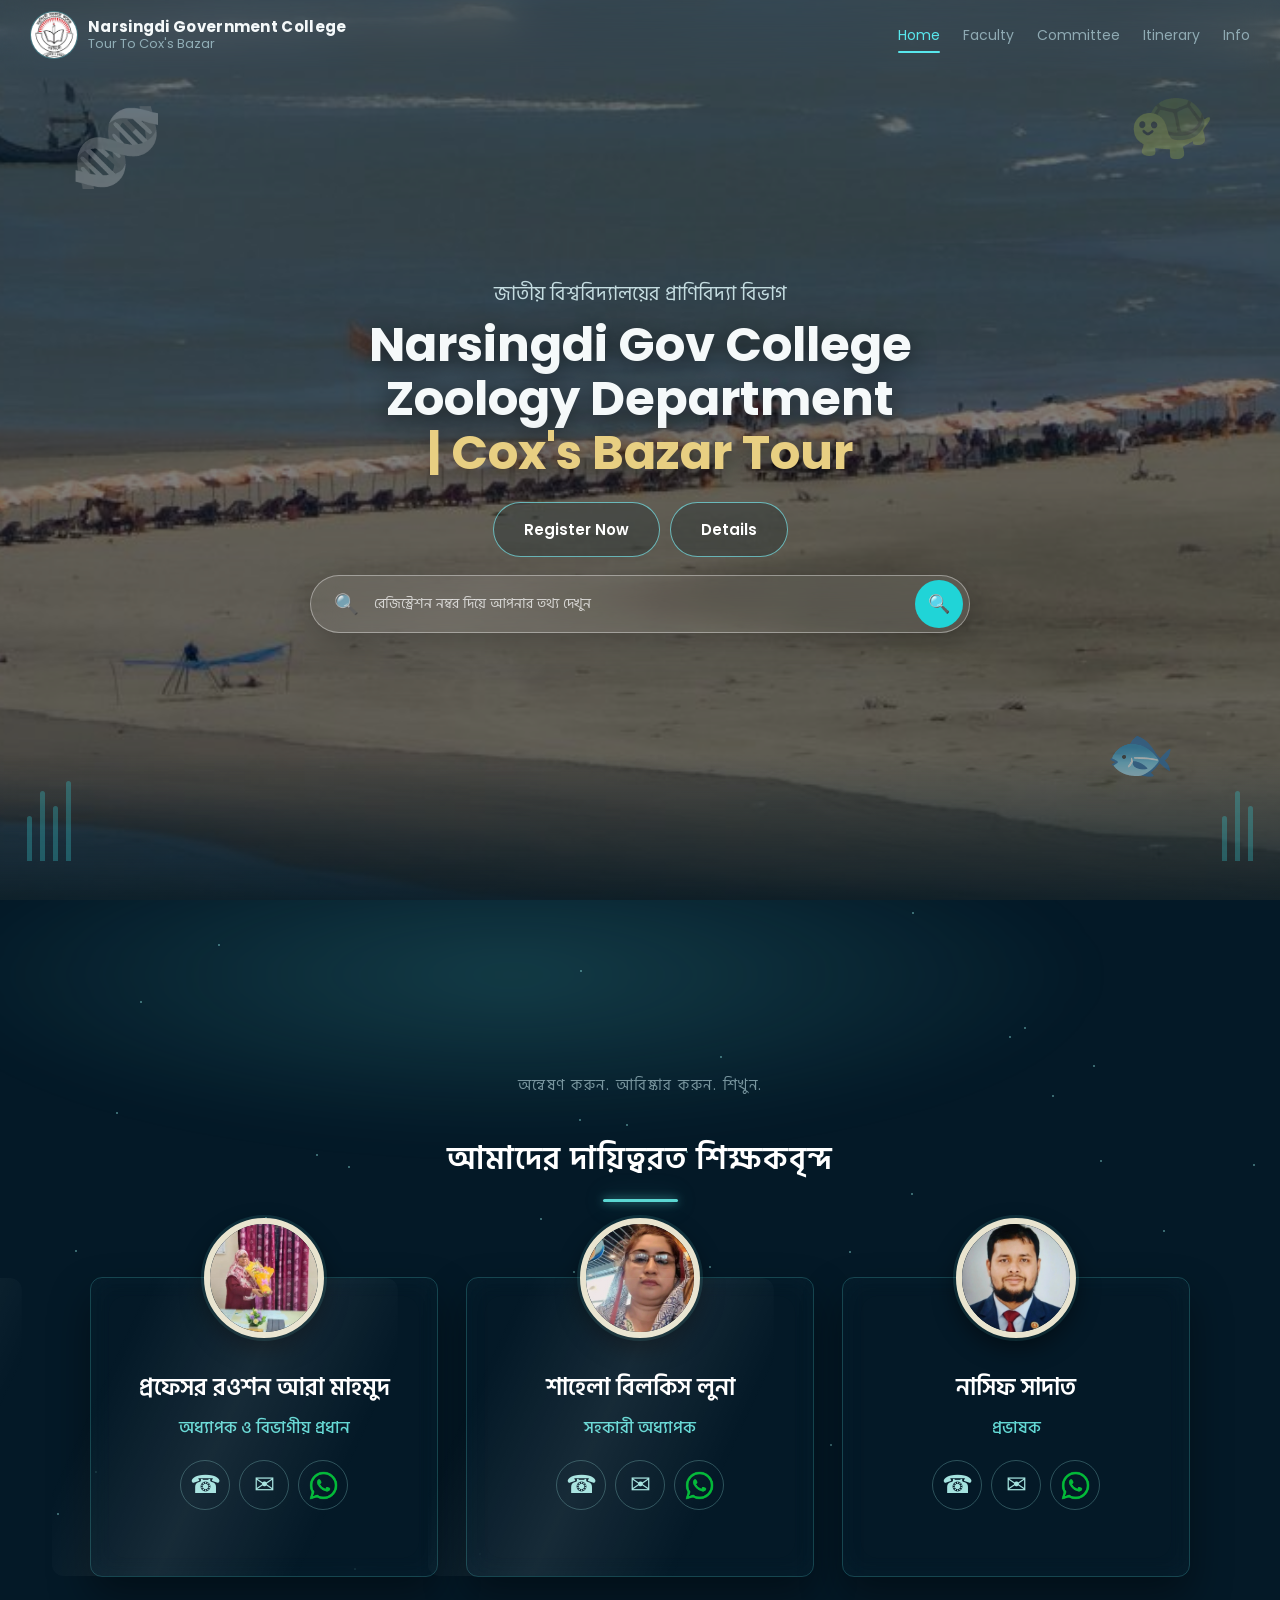
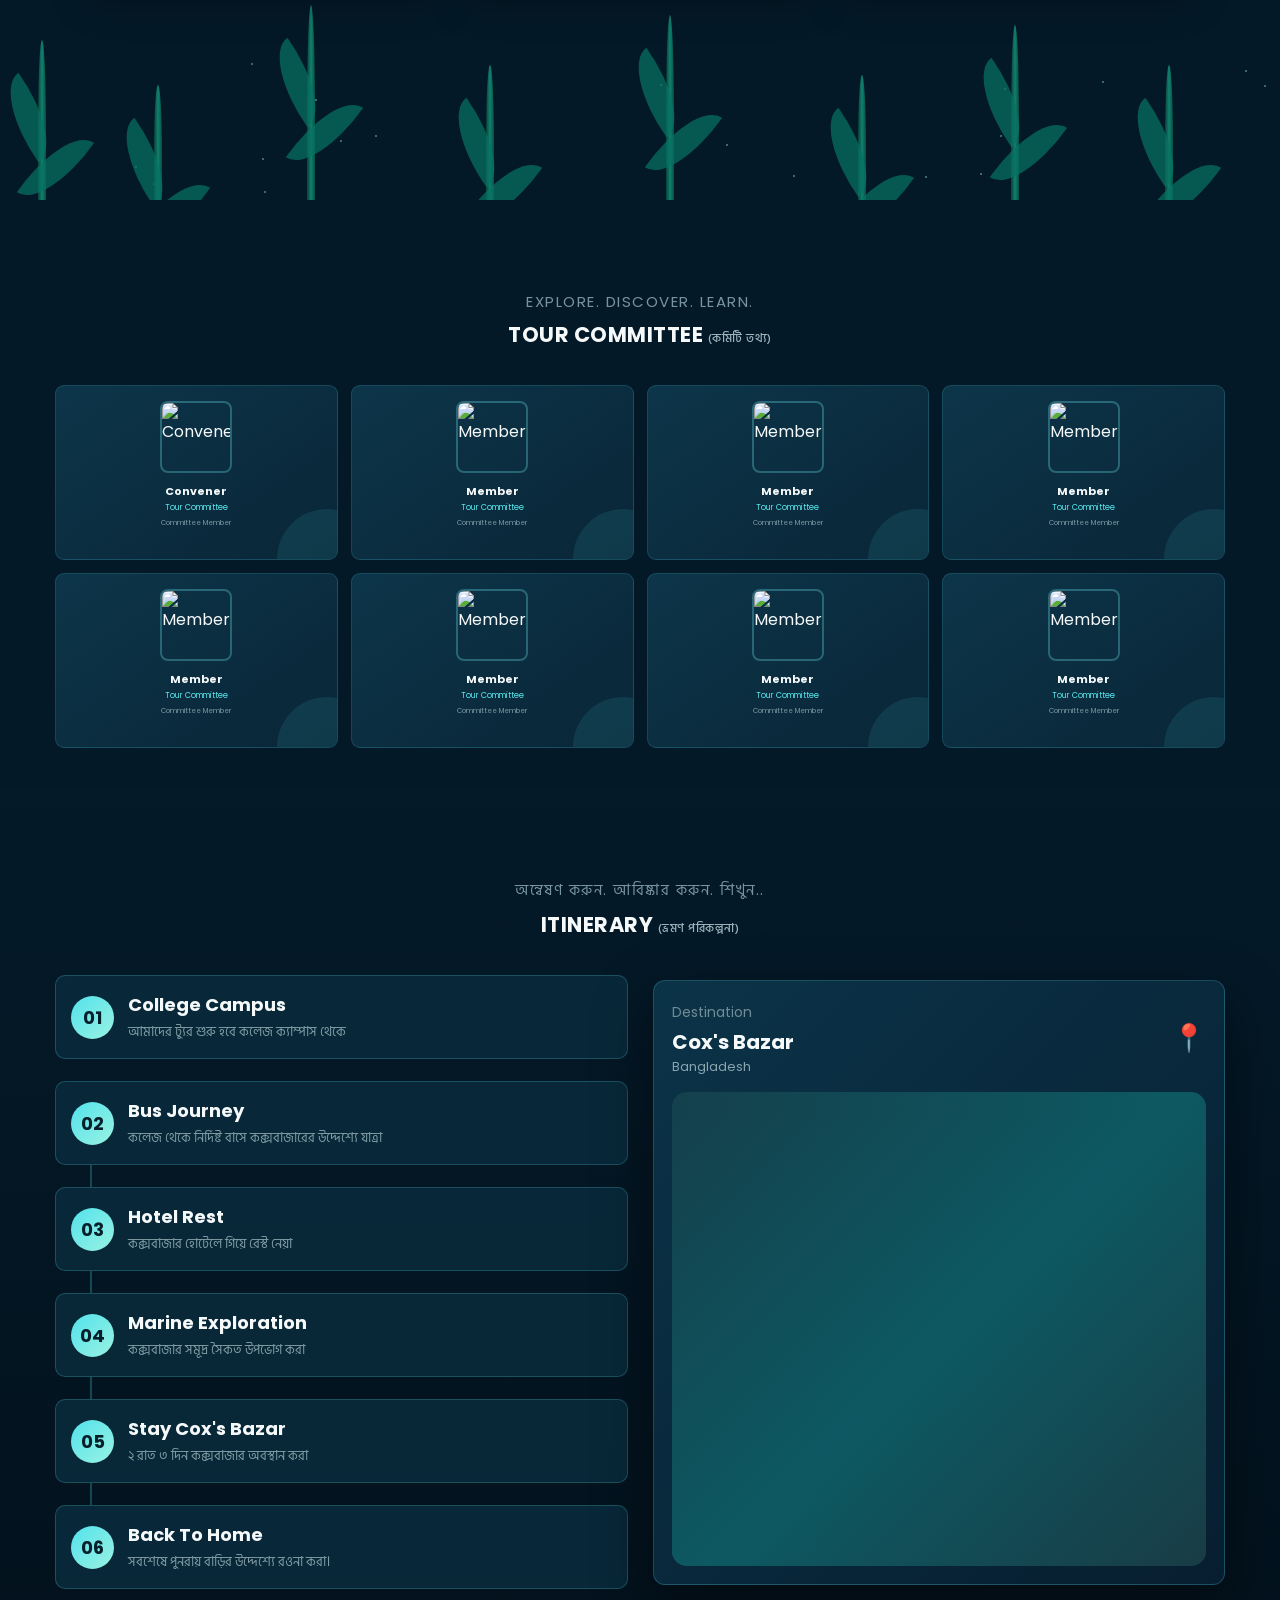
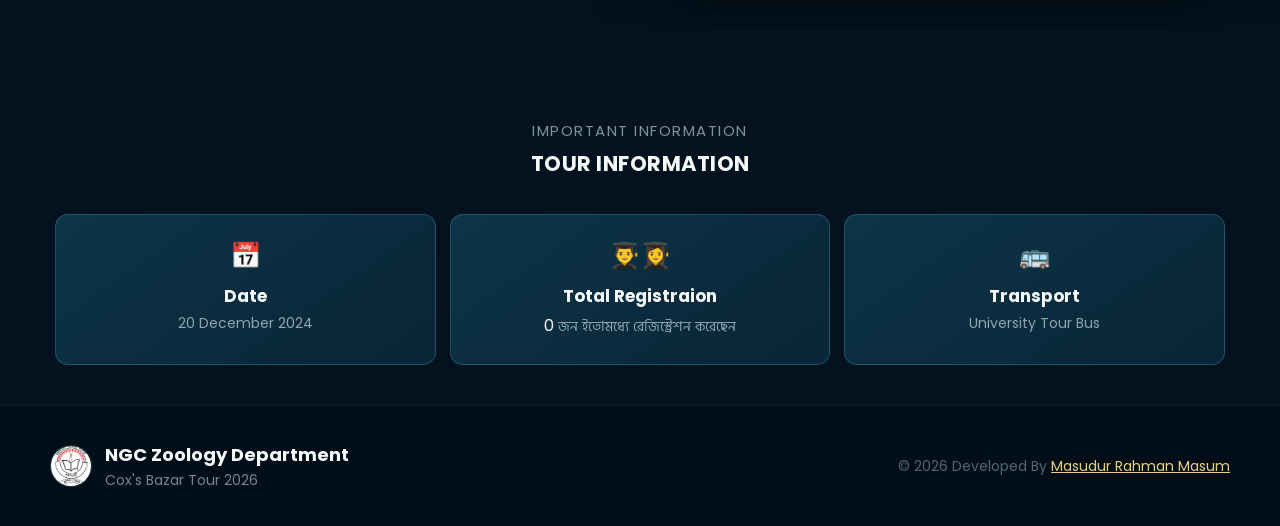
==== commit 0b178642: "complete the footer section" ====
--- a/index.html
+++ b/index.html
@@ -1070,7 +1070,7 @@
             >
 
                 <span>
-                    Explore. Discover. Learn.
+                    অন্বেষণ করুন. আবিষ্কার করুন. শিখুন..
                 </span>
 
                 <h2>
@@ -1103,11 +1103,11 @@
                         <div>
 
                             <h3>
-                                University Campus
+                                College Campus
                             </h3>
 
                             <p>
-                                Tour begins from university campus.
+                                আমাদের ট্যুর শুরু হবে কলেজ ক্যাম্পাস থেকে
                             </p>
 
                         </div>
@@ -1132,11 +1132,11 @@
                         <div>
 
                             <h3>
-                                Cox's Bazar
+                                Bus Journey
                             </h3>
 
                             <p>
-                                Arrival at Cox's Bazar beach.
+                                কলেজ থেকে নির্দিষ্ট বাসে কক্সবাজারের উদ্দেশ্যে যাত্রা
                             </p>
 
                         </div>
@@ -1161,16 +1161,98 @@
                         <div>
 
                             <h3>
+                                Hotel Rest
+                            </h3>
+
+                            <p>
+                                কক্সবাজার হোটেলে গিয়ে রেস্ট নেয়া 
+                            </p>
+
+                        </div>
+
+                    </div>
+
+                                        <div
+                        class="route-line reveal reveal-up"
+                    ></div>
+
+
+                    <div
+                        class="route-item reveal reveal-left"
+                        data-delay="400"
+                    >
+
+                        <div class="route-number">
+                            04
+                        </div>
+
+                        <div>
+
+                            <h3>
                                 Marine Exploration
                             </h3>
 
                             <p>
-                                Explore marine biodiversity.
+                                কক্সবাজার সমূদ্র সৈকত উপভোগ করা  
                             </p>
 
                         </div>
 
                     </div>
+                                        <div
+                        class="route-line reveal reveal-up"
+                    ></div>
+
+
+                    <div
+                        class="route-item reveal reveal-left"
+                        data-delay="400"
+                    >
+
+                        <div class="route-number">
+                            05
+                        </div>
+
+                        <div>
+
+                            <h3>
+                                Stay Cox's Bazar
+                            </h3>
+
+                            <p>
+                                ২ রাত ৩ দিন কক্সবাজার অবস্থান করা   
+                            </p>
+
+                        </div>
+
+                    </div>
+                                        <div
+                        class="route-line reveal reveal-up"
+                    ></div>
+
+
+                    <div
+                        class="route-item reveal reveal-left"
+                        data-delay="400"
+                    >
+
+                        <div class="route-number">
+                            06
+                        </div>
+
+                        <div>
+
+                            <h3>
+                                Back To Home
+                            </h3>
+
+                            <p>
+                                সবশেষে পুনরায় বাড়ির উদ্দেশ্যে রওনা করা। 
+                            </p>
+
+                        </div>
+
+                    </div> 
 
 
                 </div>
@@ -1211,15 +1293,19 @@
 
                     <div class="map">
 
-                        <div class="map-grid"></div>
-
-                        <div class="map-road road-a"></div>
-                        <div class="map-road road-b"></div>
-                        <div class="map-road road-c"></div>
-
-                        <div class="map-pin">
-                            📍
-                        </div>
+                        <div class="map">
+
+   <iframe src="https://www.google.com/maps/embed?pb=!1m18!1m12!1m3!1d29714.700403829283!2d91.96039198023827!3d21.41597334411268!2m3!1f0!2f0!3f0!3m2!1i1024!2i768!4f13.1!3m3!1m2!1s0x30adc96118ced5b5%3A0xfeac4d792191e35e!2sCox's%20Bazar%20Sea%20Beach!5e0!3m2!1sen!2sbd!4v1789760783225!5m2!1sen!2sbd" width="600" height="450" style="border:0;" allowfullscreen="" loading="lazy" referrerpolicy="strict-origin-when-cross-origin"
+   
+   width="100%"
+        height="100%"
+        style="border:0;"
+        allowfullscreen=""
+        loading="lazy">
+   
+   ></iframe>
+
+</div>
 
                     </div>
 
@@ -1284,15 +1370,23 @@
                 >
 
                     <div class="info-icon">
-                        📍
+                        👨‍🎓👩‍🎓
                     </div>
 
                     <h3>
-                        Location
+                        Total Registraion
                     </h3>
 
                     <p>
-                        Cox's Bazar, Bangladesh
+                        <div class="registration-counter">
+
+    <span id="totalRegistrations">0</span>
+
+    <p style="display: inline;">
+        জন ইতোমধ্যে রেজিস্ট্রেশন করেছেন
+    </p>
+
+</div>
                     </p>
 
                 </div>
@@ -1330,13 +1424,13 @@
         <footer class="footer">
 
             <div
-                class="footer-main reveal reveal-up"
+                class="footer-main"
             >
 
                 <div class="footer-logo">
 
                     <img
-                        src="images/logo.png"
+                        src="./img/logo.jpg"
                         alt="Logo"
                     >
 
@@ -1346,42 +1440,25 @@
                 <div>
 
                     <h3>
-                        University Zoology Department
+                        NGC Zoology Department
                     </h3>
 
                     <p>
-                        Cox's Bazar Tour 2024
+                        Cox's Bazar Tour 2026
                     </p>
 
                 </div>
 
 
-                <div class="social-links">
-
-                    <a href="#">
-                        f
-                    </a>
-
-                    <a href="#">
-                        ◎
-                    </a>
-
-                    <a href="#">
-                        in
-                    </a>
-
-                </div>
-
-            </div>
-
-
-            <div
-                class="copyright reveal reveal-up"
+                <div
+                class="copyright show"
                 data-delay="200"
             >
 
-                © 2024 Zoology Department.
-                All Rights Reserved.
+                © 2026
+                Developed By <a href="https://www.facebook.com/masum251/" style="color: #e8cf82;">Masudur Rahman Masum</a>
+
+            </div>
 
             </div>
 
--- a/style.css
+++ b/style.css
@@ -1677,7 +1677,7 @@
     position: relative;
 
     padding:
-        65px 55px;
+        40px 55px;
 
     background:
         linear-gradient(
@@ -3280,7 +3280,7 @@
             .team-section {
 
                 padding:
-                    90px
+                    10px
                     20px
                     150px;
 
@@ -3553,7 +3553,7 @@
 
     font-weight: 700;
 
-    font-size: 10px;
+    font-size: 18px;
 
     background:
         linear-gradient(
@@ -3564,7 +3564,7 @@
 }
 
 .route-item h3 {
-    font-size: 13px;
+    font-size: 18px;
 }
 
 .route-item p {
@@ -3573,7 +3573,7 @@
     color:
         #819ca5;
 
-    font-size: 8px;
+    font-size: 13px;
 }
 
 .route-line {
@@ -3623,20 +3623,20 @@
     color:
         #718d96;
 
-    font-size: 7px;
+    font-size: 14px;
 }
 
 .map-header h3 {
     margin-top: 3px;
 
-    font-size: 16px;
+    font-size: 20px;
 }
 
 .map-header p {
     color:
         #89a5ad;
 
-    font-size: 8px;
+    font-size: 13px;
 }
 
 .location-icon {
@@ -3688,61 +3688,26 @@
         );
 }
 
-.map-road {
-    position: absolute;
-
-    background:
-        rgba(218, 233, 207, .2);
-
-    border-radius: 50%;
-}
-
-.road-a {
-    width: 150%;
-    height: 10px;
-
-    left: -25%;
-    top: 45%;
-
-    transform:
-        rotate(-20deg);
-}
-
-.road-b {
-    width: 10px;
-    height: 150%;
-
-    left: 52%;
-    top: -25%;
-
-    transform:
-        rotate(17deg);
-}
-
-.road-c {
-    width: 120%;
-    height: 7px;
-
-    left: -10%;
-    top: 70%;
-
-    transform:
-        rotate(35deg);
-}
-
-.map-pin {
-    position: absolute;
-
-    left: 54%;
-    top: 48%;
-
-    font-size: 27px;
-
-    animation:
-        pinBounce 2s ease-in-out infinite;
-}
-
-
+.map {
+    width: 100%;
+    height: 474px;
+    overflow: hidden;
+    border-radius: 15px;
+}
+
+.map iframe {
+    width: 100%;
+    height: 100%;
+    border: 0;
+}
+
+.map iframe {
+    width: 100%;
+    height: 100%;
+    border: 0;
+
+    filter: invert(90%) hue-rotate(180deg);
+}
 /* =========================================================
    INFO
 ========================================================= */
@@ -3802,7 +3767,7 @@
 }
 
 .info-card h3 {
-    font-size: 12px;
+    font-size: 17px;
 }
 
 .info-card p {
@@ -3811,7 +3776,7 @@
     color:
         #8ca6ae;
 
-    font-size: 8px;
+    font-size: 14px;
 }
 
 
@@ -3860,7 +3825,7 @@
 }
 
 .footer h3 {
-    font-size: 12px;
+    font-size: 18px;
 }
 
 .footer p {
@@ -3869,7 +3834,7 @@
     color:
         #6f8992;
 
-    font-size: 8px;
+    font-size: 14px;
 }
 
 .social-links {
@@ -3915,20 +3880,10 @@
 }
 
 .copyright {
-    margin-top: 25px;
-
-    padding-top: 15px;
-
-    text-align: center;
-
-    color:
-        #4e6871;
-
-    font-size: 7px;
-
-    border-top:
-        1px solid
-        rgba(255,255,255,.04);
+    text-align: right;
+    color: #4e6871;
+    font-size: 14px;
+    margin-left: auto;
 }
 
 
@@ -4188,7 +4143,7 @@
 
     .section {
         padding:
-            55px 35px;
+            40px 35px;
     }
 }
 
@@ -4286,7 +4241,7 @@
 
     .section {
         padding:
-            50px 15px;
+            20px 15px;
     }
 
     .section-heading {
@@ -4296,7 +4251,7 @@
 
     .section-heading h2 {
         font-size:
-            18px;
+            23px;
     }
 
 
@@ -4411,6 +4366,11 @@
     .leaf-decoration {
         transform:
             scale(.7);
+    }
+
+    .copyright{
+         margin-left: auto;
+        margin-right: auto;
     }
 }
 
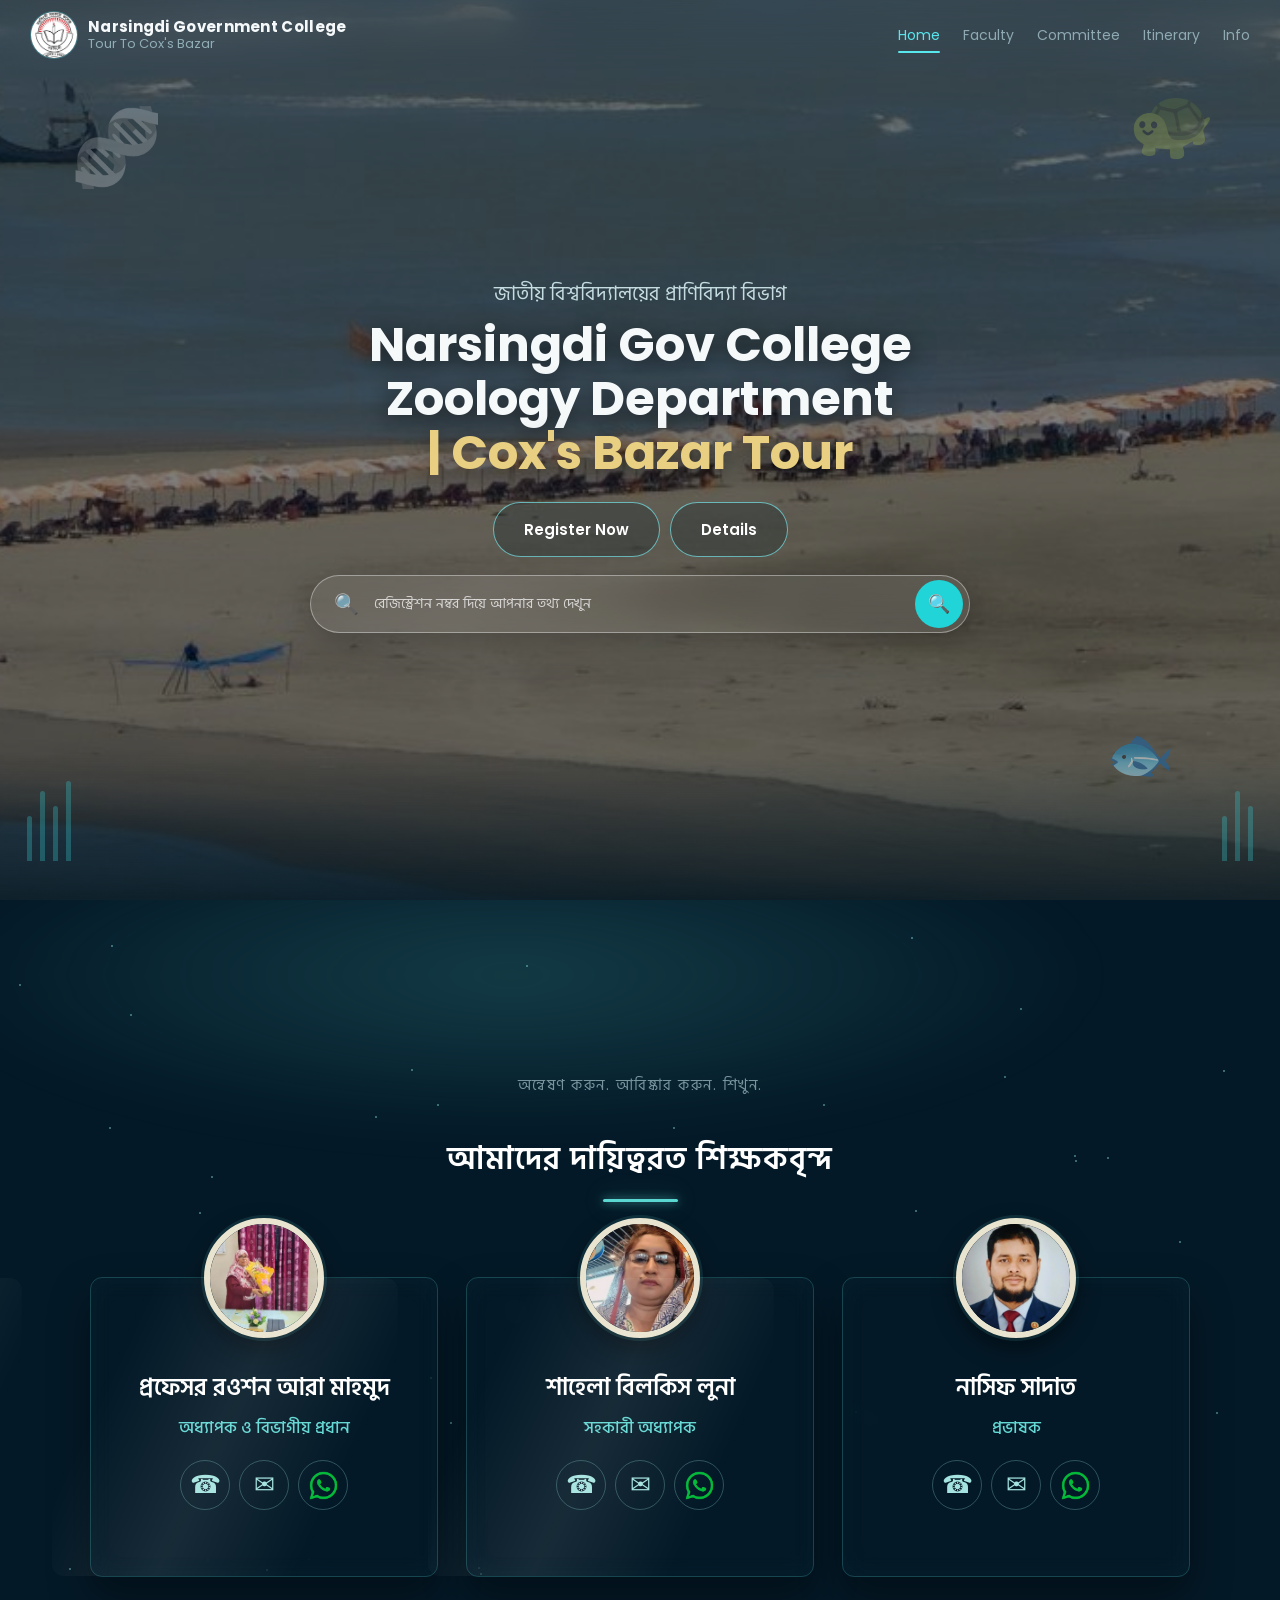
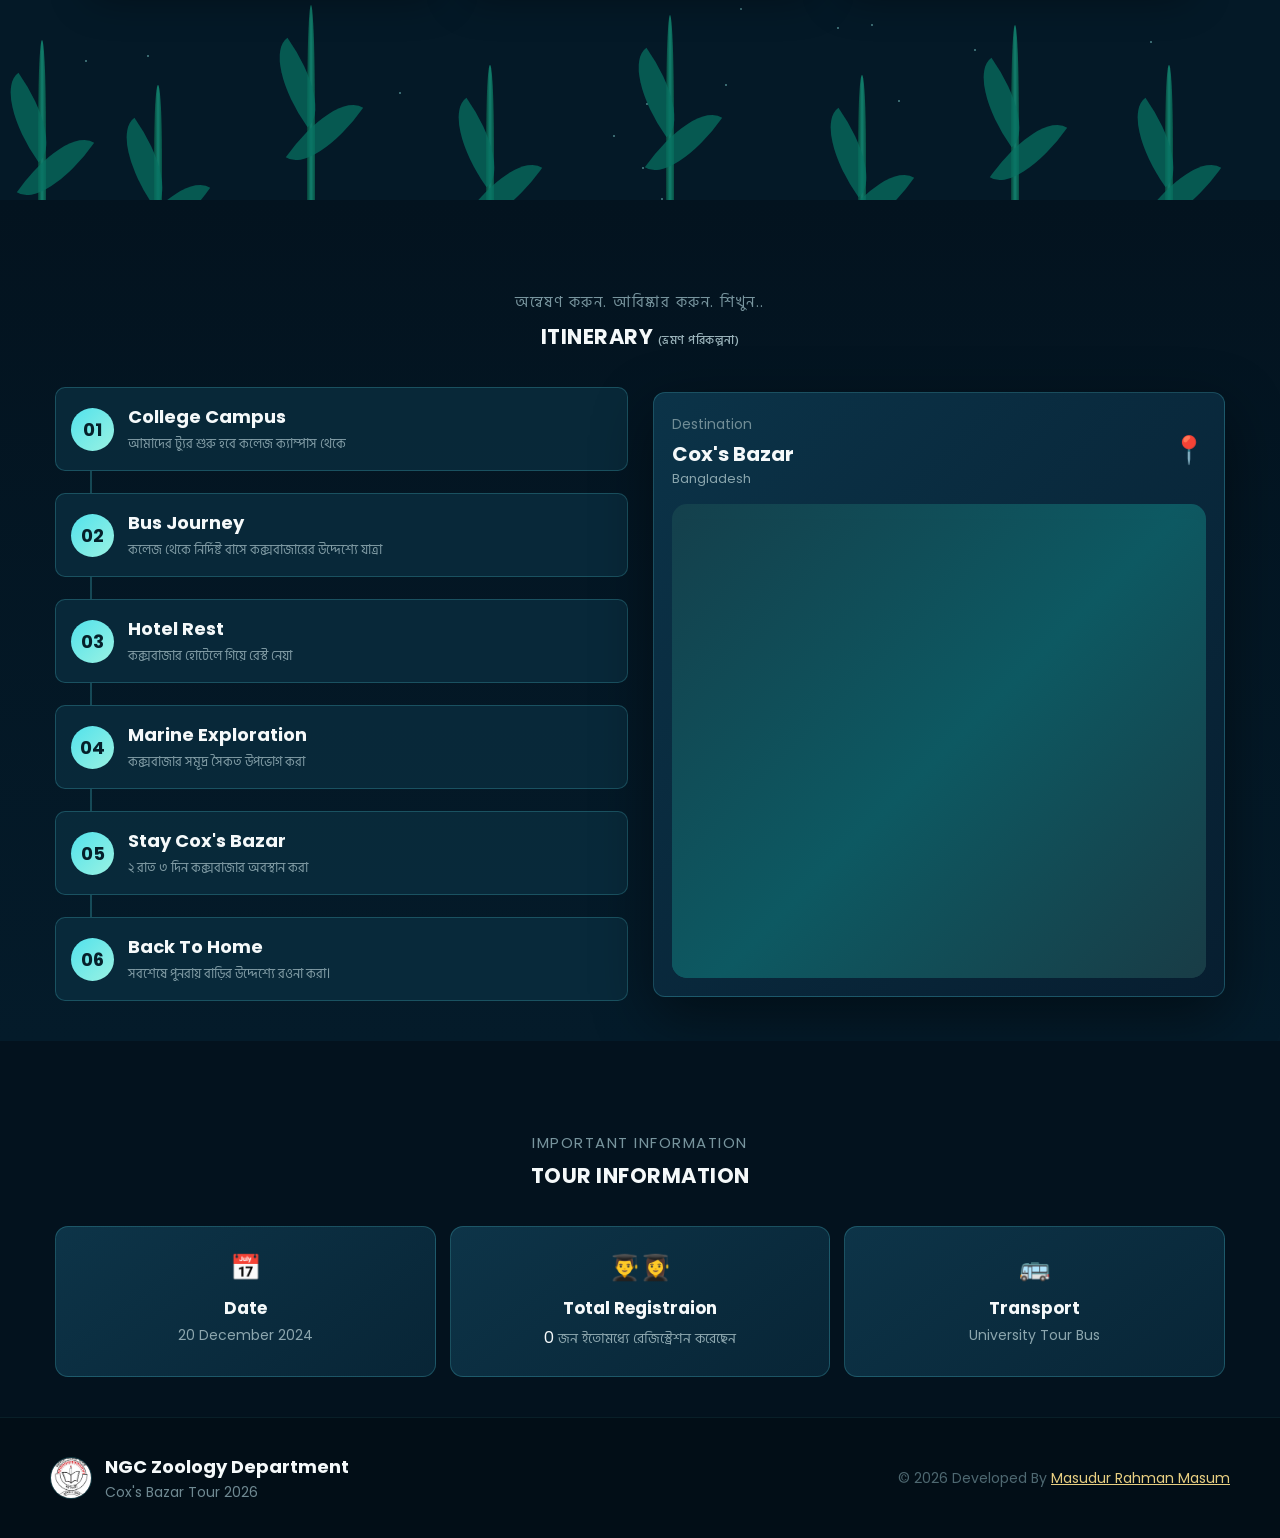
==== commit 797dd830: "some bug fixed" ====
--- a/index.html
+++ b/index.html
@@ -770,289 +770,6 @@
              COMMITTEE SECTION
         ================================================== -->
 
-        <section
-            class="section committee-section"
-            id="committee"
-        >
-
-            <div
-                class="section-heading reveal reveal-up"
-            >
-
-                <span>
-                    Explore. Discover. Learn.
-                </span>
-
-                <h2>
-                    TOUR COMMITTEE
-                    <small>
-                        (কমিটি তথ্য)
-                    </small>
-                </h2>
-
-            </div>
-
-
-            <div class="committee-grid">
-
-
-                <!-- Member 1 -->
-
-                <article
-                    class="member-card reveal reveal-scale"
-                    data-delay="50"
-                >
-
-                    <div class="member-photo">
-
-                        <img
-                            src="images/member-1.jpg"
-                            alt="Convener"
-                        >
-
-                    </div>
-
-                    <h3>
-                        Convener
-                    </h3>
-
-                    <p>
-                        Tour Committee
-                    </p>
-
-                    <span>
-                        Committee Member
-                    </span>
-
-                </article>
-
-
-
-                <!-- Member 2 -->
-
-                <article
-                    class="member-card reveal reveal-scale"
-                    data-delay="150"
-                >
-
-                    <div class="member-photo">
-
-                        <img
-                            src="images/member-2.jpg"
-                            alt="Member"
-                        >
-
-                    </div>
-
-                    <h3>
-                        Member
-                    </h3>
-
-                    <p>
-                        Tour Committee
-                    </p>
-
-                    <span>
-                        Committee Member
-                    </span>
-
-                </article>
-
-
-
-                <!-- Member 3 -->
-
-                <article
-                    class="member-card reveal reveal-scale"
-                    data-delay="250"
-                >
-
-                    <div class="member-photo">
-
-                        <img
-                            src="images/member-3.jpg"
-                            alt="Member"
-                        >
-
-                    </div>
-
-                    <h3>
-                        Member
-                    </h3>
-
-                    <p>
-                        Tour Committee
-                    </p>
-
-                    <span>
-                        Committee Member
-                    </span>
-
-                </article>
-
-
-
-                <!-- Member 4 -->
-
-                <article
-                    class="member-card reveal reveal-scale"
-                    data-delay="350"
-                >
-
-                    <div class="member-photo">
-
-                        <img
-                            src="images/member-4.jpg"
-                            alt="Member"
-                        >
-
-                    </div>
-
-                    <h3>
-                        Member
-                    </h3>
-
-                    <p>
-                        Tour Committee
-                    </p>
-
-                    <span>
-                        Committee Member
-                    </span>
-
-                </article>
-
-
-
-                <!-- Member 5 -->
-
-                <article
-                    class="member-card reveal reveal-scale"
-                    data-delay="450"
-                >
-
-                    <div class="member-photo">
-
-                        <img
-                            src="images/member-2.jpg"
-                            alt="Member"
-                        >
-
-                    </div>
-
-                    <h3>
-                        Member
-                    </h3>
-
-                    <p>
-                        Tour Committee
-                    </p>
-
-                    <span>
-                        Committee Member
-                    </span>
-
-                </article>
-
-
-
-                <!-- Member 6 -->
-
-                <article
-                    class="member-card reveal reveal-scale"
-                    data-delay="550"
-                >
-
-                    <div class="member-photo">
-
-                        <img
-                            src="images/member-3.jpg"
-                            alt="Member"
-                        >
-
-                    </div>
-
-                    <h3>
-                        Member
-                    </h3>
-
-                    <p>
-                        Tour Committee
-                    </p>
-
-                    <span>
-                        Committee Member
-                    </p>
-
-                </article>
-
-
-
-                <!-- Member 7 -->
-
-                <article
-                    class="member-card reveal reveal-scale"
-                    data-delay="650"
-                >
-
-                    <div class="member-photo">
-
-                        <img
-                            src="images/member-1.jpg"
-                            alt="Member"
-                        >
-
-                    </div>
-
-                    <h3>
-                        Member
-                    </h3>
-
-                    <p>
-                        Tour Committee
-                    </p>
-
-                    <span>
-                        Committee Member
-                    </span>
-
-                </article>
-
-
-
-                <!-- Member 8 -->
-
-                <article
-                    class="member-card reveal reveal-scale"
-                    data-delay="750"
-                >
-
-                    <div class="member-photo">
-
-                        <img
-                            src="images/member-4.jpg"
-                            alt="Member"
-                        >
-
-                    </div>
-
-                    <h3>
-                        Member
-                    </h3>
-
-                    <p>
-                        Tour Committee
-                    </p>
-
-                    <span>
-                        Committee Member
-                    </span>
-
-                </article>
-
-            </div>
-
-        </section>
 
 
 
--- a/style.css
+++ b/style.css
@@ -3337,161 +3337,18 @@
    COMMITTEE
 ========================================================= */
 
-.committee-section {
-    background:
-        #041927 !important;
-}
-
-.committee-grid {
-    display: grid;
-
-    grid-template-columns:
-        repeat(4, 1fr);
-
-    gap: 13px;
-}
-
-.member-card {
-    position: relative;
-
-    min-height: 175px;
-
-    padding:
-        15px 8px;
-
-    text-align: center;
-
-    overflow: hidden;
-
-    border:
-        1px solid
-        rgba(83, 224, 233, .17);
-
-    border-radius:
-        9px;
-
-    background:
-        linear-gradient(
-            145deg,
-            #0d3549,
-            #092637
-        );
-
-    transition:
-        transform .4s ease,
-        box-shadow .4s ease,
-        border-color .4s ease;
-}
-
-.member-card::after {
-    content: "";
-
-    position: absolute;
-
-    width: 100px;
-    height: 100px;
-
-    right: -40px;
-    bottom: -50px;
-
-    border-radius: 50%;
-
-    background:
-        rgba(70, 220, 229, .1);
-
-    transition:
-        transform .5s ease;
-}
-
-.member-card:hover {
-    transform:
-        translateY(-9px)
-        scale(1.02);
-
-    border-color:
-        rgba(83, 225, 233, .45);
-
-    box-shadow:
-        0 20px 40px
-        rgba(0,0,0,.5);
-}
-
-.member-card:hover::after {
-    transform:
-        scale(2);
-}
-
-.member-photo {
-    position: relative;
-
-    z-index: 2;
-
-    width: 72px;
-    height: 72px;
-
-    margin:
-        0 auto 10px;
-
-    overflow: hidden;
-
-    border-radius: 8px;
-
-    border:
-        2px solid
-        rgba(111, 231, 237, .3);
-}
-
-.member-photo img {
-    width: 100%;
-    height: 100%;
-
-    object-fit: cover;
-
-    transition:
-        transform .5s ease;
-}
-
-.member-card:hover
-.member-photo img {
-    transform:
-        scale(1.08);
-}
-
-.member-card h3 {
-    position: relative;
-
-    z-index: 2;
-
-    font-size: 11px;
-
-    margin-bottom: 2px;
-}
-
-.member-card p {
-    position: relative;
-
-    z-index: 2;
-
-    color:
-        var(--cyan);
-
-    font-size: 8px;
-}
-
-.member-card span {
-    position: relative;
-
-    z-index: 2;
-
-    display: block;
-
-    margin-top: 4px;
-
-    color:
-        #78959f;
-
-    font-size: 7px;
-}
+
+
+
+
+
+
+
+
+
+
+
+
 
 
 /* =========================================================
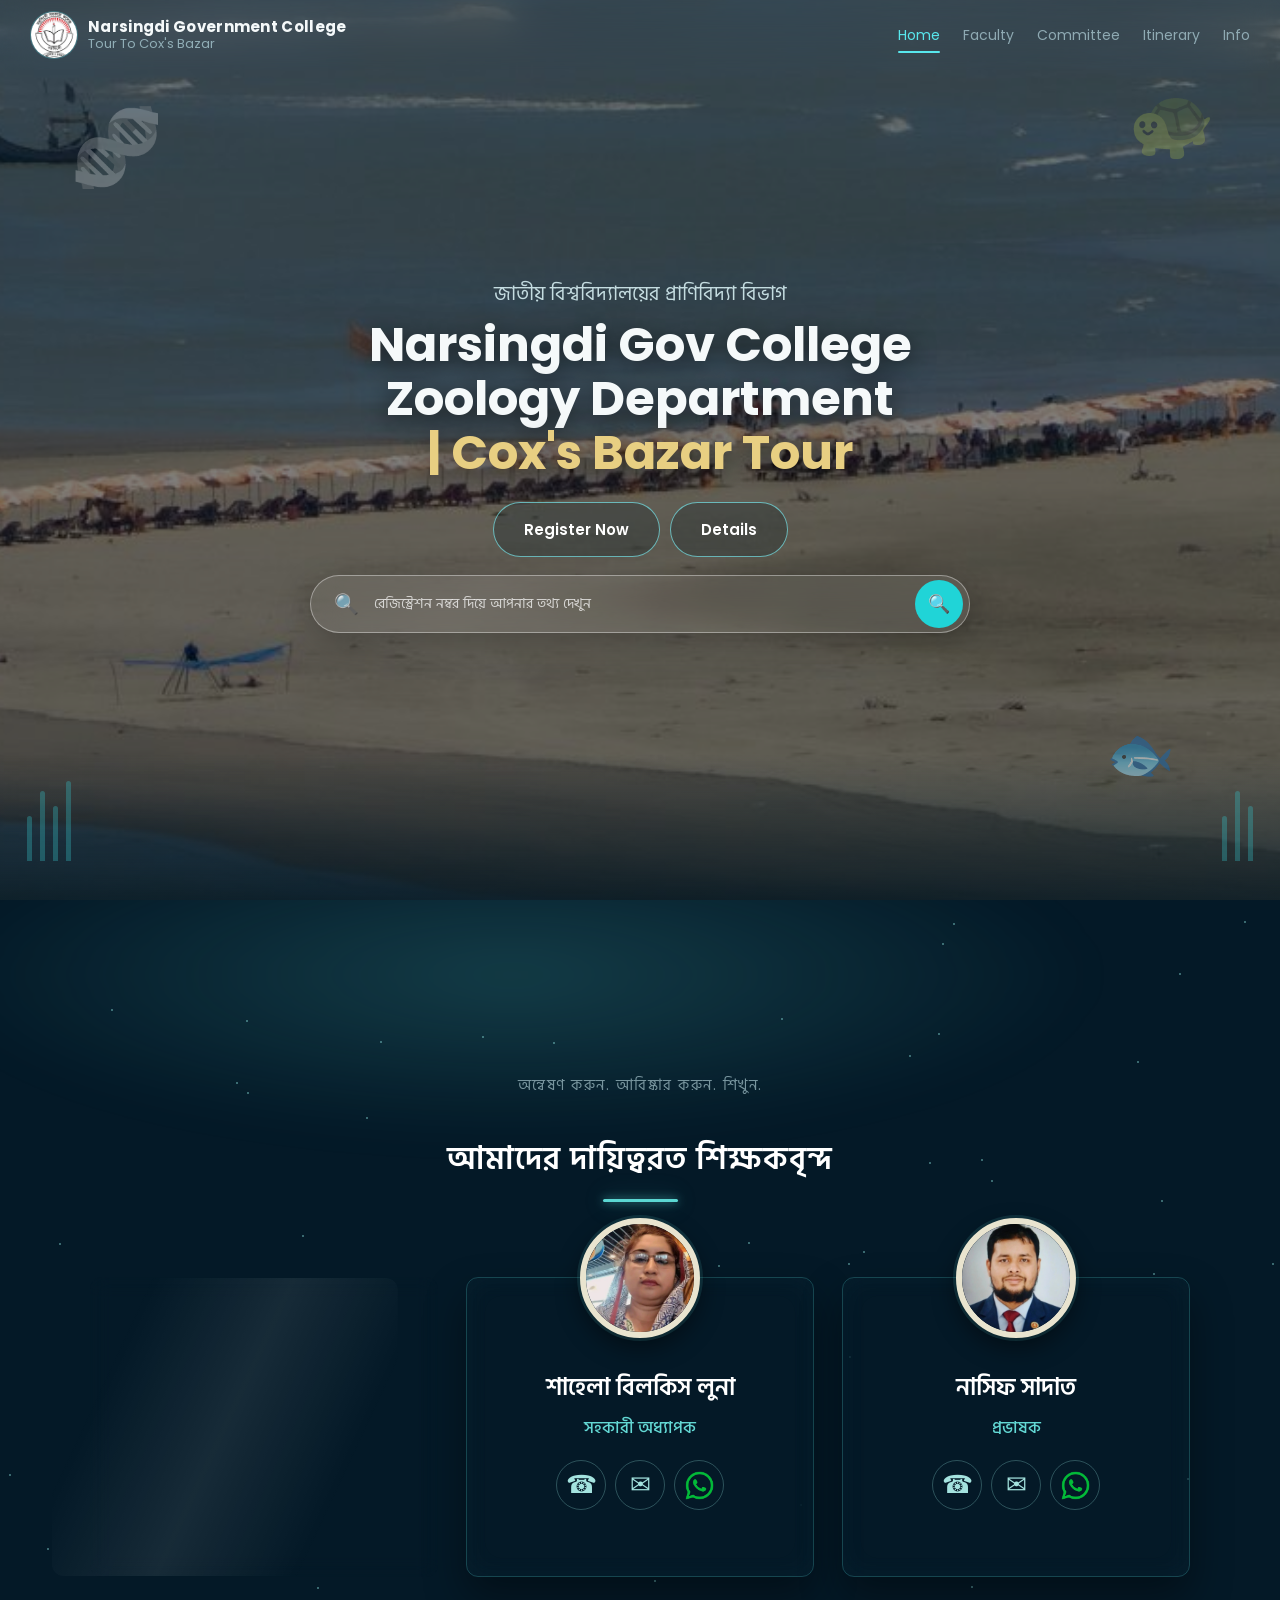
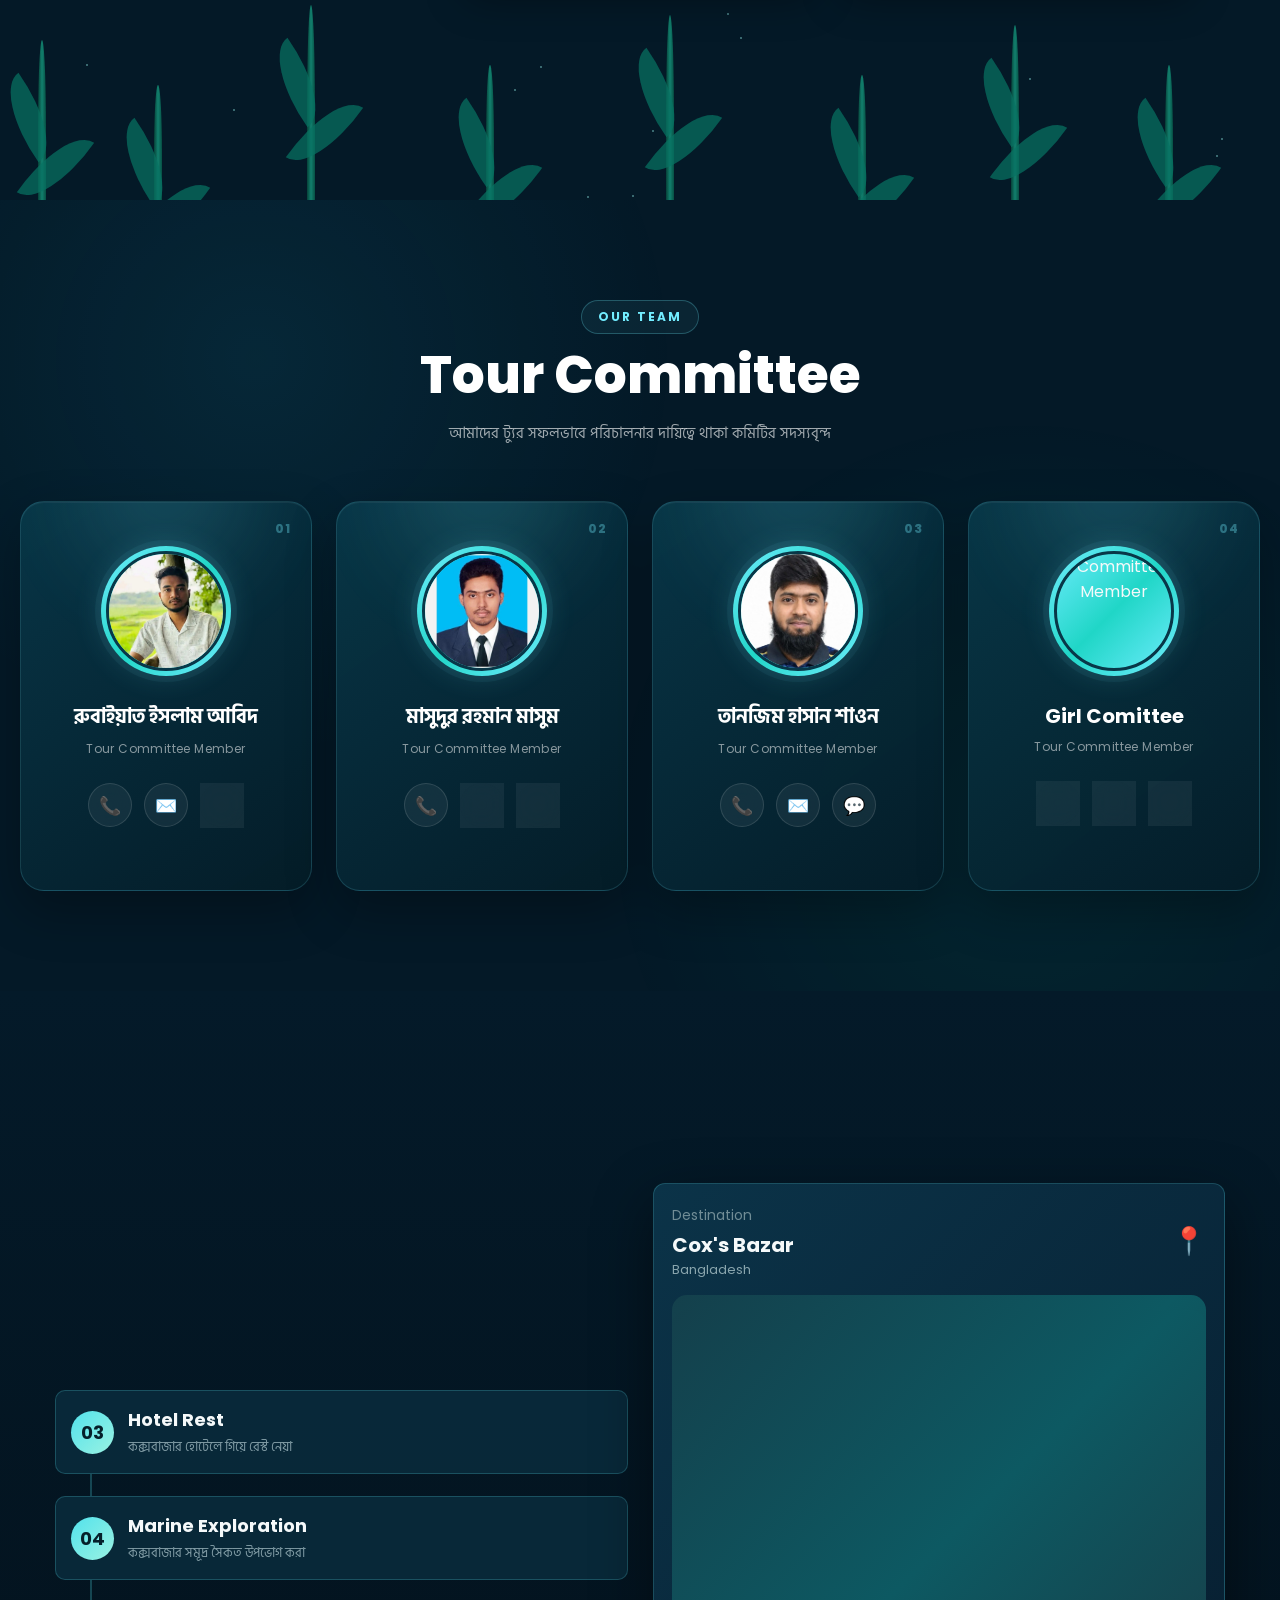
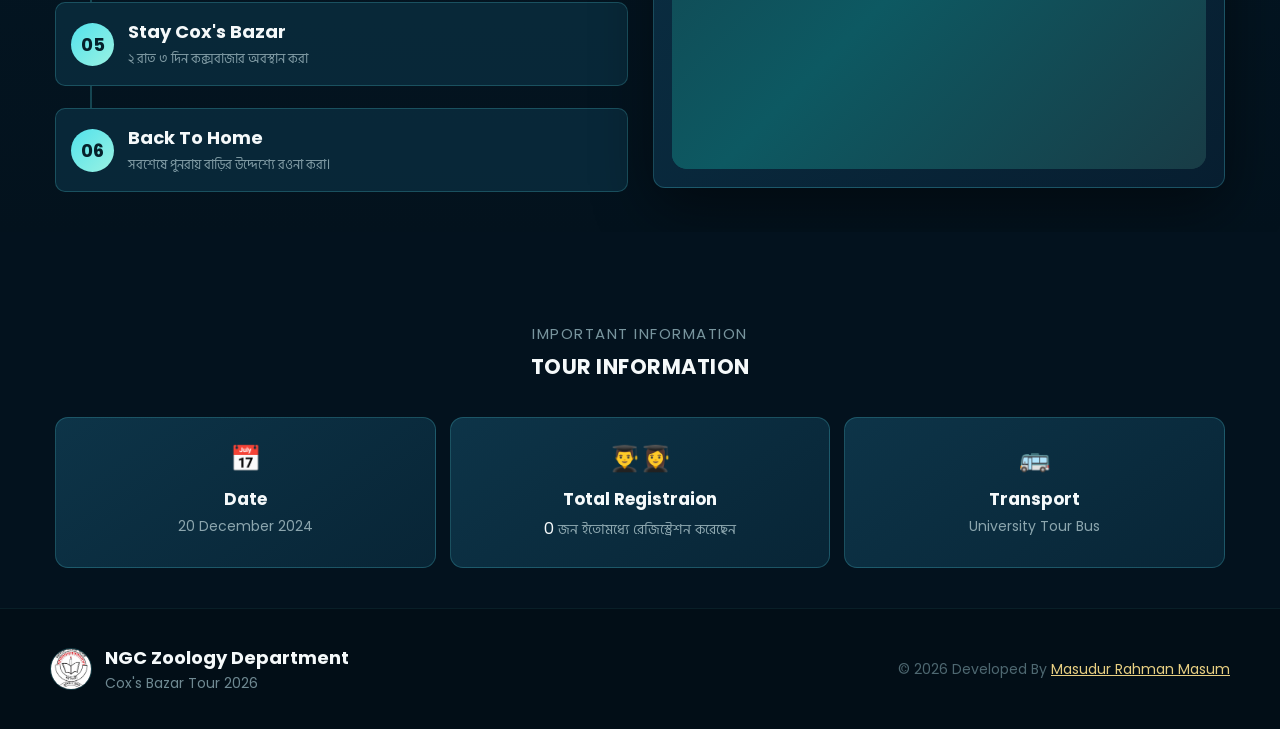
==== commit 4be8a7fb: "committee added" ====
--- a/index.html
+++ b/index.html
@@ -769,6 +769,384 @@
         <!-- =================================================
              COMMITTEE SECTION
         ================================================== -->
+
+
+
+
+
+
+<!-- =====================================================
+     TOUR COMMITTEE SECTION
+===================================================== -->
+
+<section class="tour-committee-section" id="committee">
+
+    <div class="committee-container">
+
+        <!-- Section Header -->
+        <div class="committee-heading reveal-up">
+
+            <span class="committee-subtitle">
+                OUR TEAM
+            </span>
+
+            <h2>
+                Tour Committee
+            </h2>
+
+            <p>
+                আমাদের ট্যুর সফলভাবে পরিচালনার দায়িত্বে থাকা
+                কমিটির সদস্যবৃন্দ
+            </p>
+
+        </div>
+
+
+        <!-- =================================================
+             COMMITTEE CARDS
+        ================================================== -->
+
+        <div class="committee-grid">
+
+
+            <!-- ================= CARD 01 ================= -->
+
+            <article
+                class="committee-card reveal-up"
+                data-delay="0"
+            >
+
+                <div class="committee-card-glow"></div>
+
+                <div class="committee-number">
+                    01
+                </div>
+
+
+                <!-- Profile -->
+                <div class="committee-profile">
+
+                    <div class="committee-avatar">
+
+                        <img
+                            src="./img/abid.jpg"
+                            alt="Committee Member"
+                        >
+
+                    </div>
+
+                </div>
+
+
+                <!-- Name -->
+                <div class="committee-info">
+
+                    <h3>
+                        রুবাইয়াত ইসলাম আবিদ 
+                    </h3>
+
+                    <span>
+                        Tour Committee Member
+                    </span>
+
+                </div>
+
+
+                <!-- Contact Icons -->
+                <div class="committee-actions">
+
+                    <!-- Call -->
+                    <a
+                        href="tel:+8801866271681"
+                        class="committee-action call"
+                        aria-label="Call"
+                        title="Call"
+                    >
+                        📞
+                    </a>
+
+
+                    <!-- Email -->
+                    <a
+                        href="mailto:member1@example.com"
+                        class="committee-action email"
+                        aria-label="Email"
+                        title="Email"
+                    >
+                        ✉️
+                    </a>
+
+
+                    <!-- WhatsApp -->
+                    <a
+                        href="https://wa.me/888801866271681"
+                        target="_blank"
+                        rel="noopener noreferrer"
+                        class="committee-action whatsapp"
+                        aria-label="WhatsApp"
+                        title="WhatsApp"
+                    >
+                        💬
+                    </a>
+
+                </div>
+
+            </article>
+
+
+
+            <!-- ================= CARD 02 ================= -->
+
+            <article
+                class="committee-card reveal-up"
+                data-delay="100"
+            >
+
+                <div class="committee-card-glow"></div>
+
+                <div class="committee-number">
+                    02
+                </div>
+
+
+                <div class="committee-profile">
+
+                    <div class="committee-avatar">
+
+                        <img
+                            src="./img/masum.jpg"
+                            alt="Committee Member"
+                        >
+
+                    </div>
+
+                </div>
+
+
+                <div class="committee-info">
+
+                    <h3>
+                        মাসুদুর রহমান মাসুম 
+                    </h3>
+
+                    <span>
+                        Tour Committee Member
+                    </span>
+
+                </div>
+
+
+                <div class="committee-actions">
+
+                    <a
+                        href="tel:+8801609278822"
+                        class="committee-action call"
+                        aria-label="Call"
+                        title="Call"
+                    >
+                        📞
+                    </a>
+
+                    <a
+                        href="mailto:masudurrahmanmou@gmail.com"
+                        class="committee-action email"
+                        aria-label="Email"
+                        title="Email"
+                    >
+                        ✉️
+                    </a>
+
+                    <a
+                        href="https://wa.me/8801609278822"
+                        target="_blank"
+                        rel="noopener noreferrer"
+                        class="committee-action whatsapp"
+                        aria-label="WhatsApp"
+                        title="WhatsApp"
+                    >
+                        💬
+                    </a>
+
+                </div>
+
+            </article>
+
+
+
+            <!-- ================= CARD 03 ================= -->
+
+            <article
+                class="committee-card reveal-up"
+                data-delay="200"
+            >
+
+                <div class="committee-card-glow"></div>
+
+                <div class="committee-number">
+                    03
+                </div>
+
+
+                <div class="committee-profile">
+
+                    <div class="committee-avatar">
+
+                        <img
+                            src="./img/shawn.jpg"
+                            alt="Committee Member"
+                        >
+
+                    </div>
+
+                </div>
+
+
+                <div class="committee-info">
+
+                    <h3>
+                        তানজিম হাসান শাওন 
+                    </h3>
+
+                    <span>
+                        Tour Committee Member
+                    </span>
+
+                </div>
+
+
+                <div class="committee-actions">
+
+                    <a
+                        href="tel:+8801783925013"
+                        class="committee-action call"
+                        aria-label="Call"
+                        title="Call"
+                    >
+                        📞
+                    </a>
+
+                    <a
+                        href="mailto:member3@example.com"
+                        class="committee-action email"
+                        aria-label="Email"
+                        title="Email"
+                    >
+                        ✉️
+                    </a>
+
+                    <a
+                        href="https://wa.me/8801783925013"
+                        target="_blank"
+                        rel="noopener noreferrer"
+                        class="committee-action whatsapp"
+                        aria-label="WhatsApp"
+                        title="WhatsApp"
+                    >
+                        💬
+                    </a>
+
+                </div>
+
+            </article>
+
+
+
+            <!-- ================= CARD 04 ================= -->
+
+            <article
+                class="committee-card reveal-up"
+                data-delay="300"
+            >
+
+                <div class="committee-card-glow"></div>
+
+                <div class="committee-number">
+                    04
+                </div>
+
+
+                <div class="committee-profile">
+
+                    <div class="committee-avatar">
+
+                        <img
+                            src="images/member-4.jpg"
+                            alt="Committee Member"
+                        >
+
+                    </div>
+
+                </div>
+
+
+                <div class="committee-info">
+
+                    <h3>
+                        Girl Comittee
+                    </h3>
+
+                    <span>
+                        Tour Committee Member
+                    </span>
+
+                </div>
+
+
+                <div class="committee-actions">
+
+                    <a
+                        href="tel:+8801600000000"
+                        class="committee-action call"
+                        aria-label="Call"
+                        title="Call"
+                    >
+                        📞
+                    </a>
+
+                    <a
+                        href="mailto:member4@example.com"
+                        class="committee-action email"
+                        aria-label="Email"
+                        title="Email"
+                    >
+                        ✉️
+                    </a>
+
+                    <a
+                        href="https://wa.me/8801600000000"
+                        target="_blank"
+                        rel="noopener noreferrer"
+                        class="committee-action whatsapp"
+                        aria-label="WhatsApp"
+                        title="WhatsApp"
+                    >
+                        💬
+                    </a>
+
+                </div>
+
+            </article>
+
+
+        </div>
+
+    </div>
+
+</section>
+
+
+
+
+
+
+
+
+
+
+
+
+
+
 
 
 
--- a/style.css
+++ b/style.css
@@ -3343,6 +3343,703 @@
 
 
 
+/* =========================================================
+   TOUR COMMITTEE SECTION
+========================================================= */
+
+.tour-committee-section {
+
+    position: relative;
+
+    width: 100%;
+
+    padding: 100px 20px;
+
+    overflow: hidden;
+
+    background:
+        radial-gradient(
+            circle at 20% 20%,
+            rgba(37, 211, 255, 0.08),
+            transparent 35%
+        ),
+        radial-gradient(
+            circle at 80% 80%,
+            rgba(0, 255, 200, 0.06),
+            transparent 35%
+        );
+
+}
+
+
+/* =========================================================
+   CONTAINER
+========================================================= */
+
+.committee-container {
+
+    width: 100%;
+
+    max-width: 1250px;
+
+    margin: auto;
+
+}
+
+
+/* =========================================================
+   HEADING
+========================================================= */
+
+.committee-heading {
+
+    text-align: center;
+
+    max-width: 700px;
+
+    margin: 0 auto 55px;
+
+}
+
+
+.committee-subtitle {
+
+    display: inline-block;
+
+    margin-bottom: 12px;
+
+    padding: 7px 16px;
+
+    border: 1px solid rgba(114, 237, 255, 0.25);
+
+    border-radius: 30px;
+
+    background:
+        rgba(114, 237, 255, 0.06);
+
+    color: #72edff;
+
+    font-size: 12px;
+
+    font-weight: 700;
+
+    letter-spacing: 2px;
+
+}
+
+
+.committee-heading h2 {
+
+    margin: 0;
+
+    font-size: clamp(32px, 5vw, 52px);
+
+    font-weight: 800;
+
+    line-height: 1.1;
+
+    color: #ffffff;
+
+}
+
+
+.committee-heading p {
+
+    margin-top: 16px;
+
+    color: rgba(255, 255, 255, 0.62);
+
+    font-size: 15px;
+
+    line-height: 1.8;
+
+}
+
+
+/* =========================================================
+   CARD GRID
+========================================================= */
+
+.committee-grid {
+
+    display: grid;
+
+    grid-template-columns:
+        repeat(4, minmax(0, 1fr));
+
+    gap: 24px;
+
+}
+
+
+/* =========================================================
+   CARD
+========================================================= */
+
+.committee-card {
+
+    position: relative;
+
+    min-height: 390px;
+
+    padding: 34px 24px 26px;
+
+    overflow: hidden;
+
+    text-align: center;
+
+    border-radius: 24px;
+
+    border: 1px solid
+        rgba(114, 237, 255, 0.16);
+
+    background:
+
+        linear-gradient(
+            145deg,
+            rgba(8, 55, 72, 0.96),
+            rgba(4, 29, 40, 0.98)
+        );
+
+    box-shadow:
+
+        0 20px 50px
+        rgba(0, 0, 0, 0.28),
+
+        inset 0 1px 0
+        rgba(255, 255, 255, 0.05);
+
+    transform-style: preserve-3d;
+
+    transition:
+        transform 0.45s cubic-bezier(.2,.8,.2,1),
+        box-shadow 0.45s ease,
+        border-color 0.45s ease;
+
+    opacity: 0;
+
+    transform:
+        translateY(60px)
+        scale(0.96);
+
+}
+
+
+/* =========================================================
+   REVEAL UP
+========================================================= */
+
+.committee-card.visible {
+
+    opacity: 1;
+
+    transform:
+        translateY(0)
+        scale(1);
+
+    transition-delay:
+        var(--card-delay, 0ms);
+
+}
+
+
+/* =========================================================
+   CARD HOVER
+========================================================= */
+
+.committee-card:hover {
+
+    transform:
+        translateY(-14px)
+        scale(1.025);
+
+    border-color:
+        rgba(114, 237, 255, 0.45);
+
+    box-shadow:
+
+        0 30px 70px
+        rgba(0, 0, 0, 0.40),
+
+        0 0 35px
+        rgba(114, 237, 255, 0.10);
+
+}
+
+
+/* =========================================================
+   CARD GLOW
+========================================================= */
+
+.committee-card-glow {
+
+    position: absolute;
+
+    width: 180px;
+
+    height: 180px;
+
+    left: 50%;
+
+    top: -100px;
+
+    transform: translateX(-50%);
+
+    border-radius: 50%;
+
+    background:
+        rgba(114, 237, 255, 0.18);
+
+    filter: blur(45px);
+
+    opacity: 0.7;
+
+    pointer-events: none;
+
+    transition:
+        left 0.15s ease,
+        top 0.15s ease;
+
+}
+
+
+/* =========================================================
+   NUMBER
+========================================================= */
+
+.committee-number {
+
+    position: absolute;
+
+    top: 18px;
+
+    right: 20px;
+
+    font-size: 12px;
+
+    font-weight: 800;
+
+    letter-spacing: 1px;
+
+    color:
+        rgba(114, 237, 255, 0.35);
+
+}
+
+
+/* =========================================================
+   PROFILE
+========================================================= */
+
+.committee-profile {
+
+    position: relative;
+
+    display: flex;
+
+    justify-content: center;
+
+    margin-top: 10px;
+
+}
+
+
+/* =========================================================
+   AVATAR
+========================================================= */
+
+.committee-avatar {
+
+    position: relative;
+
+    width: 130px;
+
+    height: 130px;
+
+    padding: 5px;
+
+    border-radius: 50%;
+
+    background:
+
+        linear-gradient(
+            135deg,
+            #72edff,
+            #20d6c7,
+            #72edff
+        );
+
+    box-shadow:
+
+        0 0 0 6px
+        rgba(114, 237, 255, 0.06),
+
+        0 0 30px
+        rgba(114, 237, 255, 0.16);
+
+    transition:
+        transform 0.5s ease,
+        box-shadow 0.5s ease;
+
+}
+
+
+.committee-card:hover
+.committee-avatar {
+
+    transform:
+        scale(1.08)
+        rotate(3deg);
+
+    box-shadow:
+
+        0 0 0 8px
+        rgba(114, 237, 255, 0.07),
+
+        0 0 45px
+        rgba(114, 237, 255, 0.25);
+
+}
+
+
+.committee-avatar img {
+
+    width: 100%;
+
+    height: 100%;
+
+    display: block;
+
+    object-fit: cover;
+
+    border-radius: 50%;
+
+    border: 3px solid
+        #083748;
+
+}
+
+
+/* =========================================================
+   MEMBER INFO
+========================================================= */
+
+.committee-info {
+
+    margin-top: 25px;
+
+}
+
+
+.committee-info h3 {
+
+    margin: 0;
+
+    color: #ffffff;
+
+    font-size: 20px;
+
+    font-weight: 700;
+
+}
+
+
+.committee-info span {
+
+    display: block;
+
+    margin-top: 7px;
+
+    color:
+        rgba(255, 255, 255, 0.52);
+
+    font-size: 12px;
+
+    letter-spacing: 0.4px;
+
+}
+
+
+/* =========================================================
+   ACTION ICONS
+========================================================= */
+
+.committee-actions {
+
+    display: flex;
+
+    justify-content: center;
+
+    gap: 12px;
+
+    margin-top: 25px;
+
+}
+
+
+.committee-action {
+
+    position: relative;
+
+    display: flex;
+
+    align-items: center;
+
+    justify-content: center;
+
+    width: 44px;
+
+    height: 44px;
+
+    border-radius: 50%;
+
+    text-decoration: none;
+
+    font-size: 18px;
+
+    border: 1px solid
+        rgba(255, 255, 255, 0.12);
+
+    background:
+        rgba(255, 255, 255, 0.06);
+
+    backdrop-filter:
+        blur(10px);
+
+    -webkit-backdrop-filter:
+        blur(10px);
+
+    transition:
+        transform 0.3s ease,
+        background 0.3s ease,
+        box-shadow 0.3s ease;
+
+}
+
+
+/* Call */
+
+.committee-action.call:hover {
+
+    transform:
+        translateY(-5px)
+        scale(1.08);
+
+    background:
+        rgba(52, 211, 153, 0.18);
+
+    box-shadow:
+        0 10px 25px
+        rgba(52, 211, 153, 0.20);
+
+}
+
+
+/* Email */
+
+.committee-action.email:hover {
+
+    transform:
+        translateY(-5px)
+        scale(1.08);
+
+    background:
+        rgba(114, 237, 255, 0.15);
+
+    box-shadow:
+        0 10px 25px
+        rgba(114, 237, 255, 0.20);
+
+}
+
+
+/* WhatsApp */
+
+.committee-action.whatsapp:hover {
+
+    transform:
+        translateY(-5px)
+        scale(1.08);
+
+    background:
+        rgba(37, 211, 102, 0.18);
+
+    box-shadow:
+        0 10px 25px
+        rgba(37, 211, 102, 0.20);
+
+}
+
+
+/* =========================================================
+   REVEAL UP HEADING
+========================================================= */
+
+.committee-heading.reveal-up {
+
+    opacity: 0;
+
+    transform:
+        translateY(50px);
+
+    transition:
+        opacity 0.8s ease,
+        transform 0.8s ease;
+
+}
+
+
+.committee-heading.reveal-up.visible {
+
+    opacity: 1;
+
+    transform:
+        translateY(0);
+
+}
+
+
+/* =========================================================
+   RESPONSIVE - TABLET
+========================================================= */
+
+@media (max-width: 1050px) {
+
+    .committee-grid {
+
+        grid-template-columns:
+            repeat(2, minmax(0, 1fr));
+
+        max-width: 750px;
+
+        margin: auto;
+
+    }
+
+}
+
+
+/* =========================================================
+   RESPONSIVE - MOBILE
+========================================================= */
+
+@media (max-width: 600px) {
+
+    .tour-committee-section {
+
+        padding:
+            75px 16px;
+
+    }
+
+
+    .committee-heading {
+
+        margin-bottom: 40px;
+
+    }
+
+
+    .committee-heading h2 {
+
+        font-size: 34px;
+
+    }
+
+
+    .committee-heading p {
+
+        font-size: 14px;
+
+    }
+
+
+    .committee-grid {
+
+        grid-template-columns: 1fr;
+
+        gap: 18px;
+
+        max-width: 420px;
+
+    }
+
+
+    .committee-card {
+
+        min-height: 365px;
+
+        padding:
+            30px 20px 24px;
+
+    }
+
+
+    .committee-card:hover {
+
+        transform:
+            translateY(-7px);
+
+    }
+
+
+    .committee-avatar {
+
+        width: 115px;
+
+        height: 115px;
+
+    }
+
+
+    .committee-info h3 {
+
+        font-size: 19px;
+
+    }
+
+
+    .committee-action {
+
+        width: 46px;
+
+        height: 46px;
+
+    }
+
+}
+
+
+/* =========================================================
+   REDUCE MOTION
+========================================================= */
+
+@media (prefers-reduced-motion: reduce) {
+
+    .committee-card,
+    .committee-heading,
+    .committee-avatar,
+    .committee-action {
+
+        transition: none !important;
+
+        animation: none !important;
+
+    }
+
+}
+
+
+
+
+
+
+
+
+
+
+
+
 
 
 
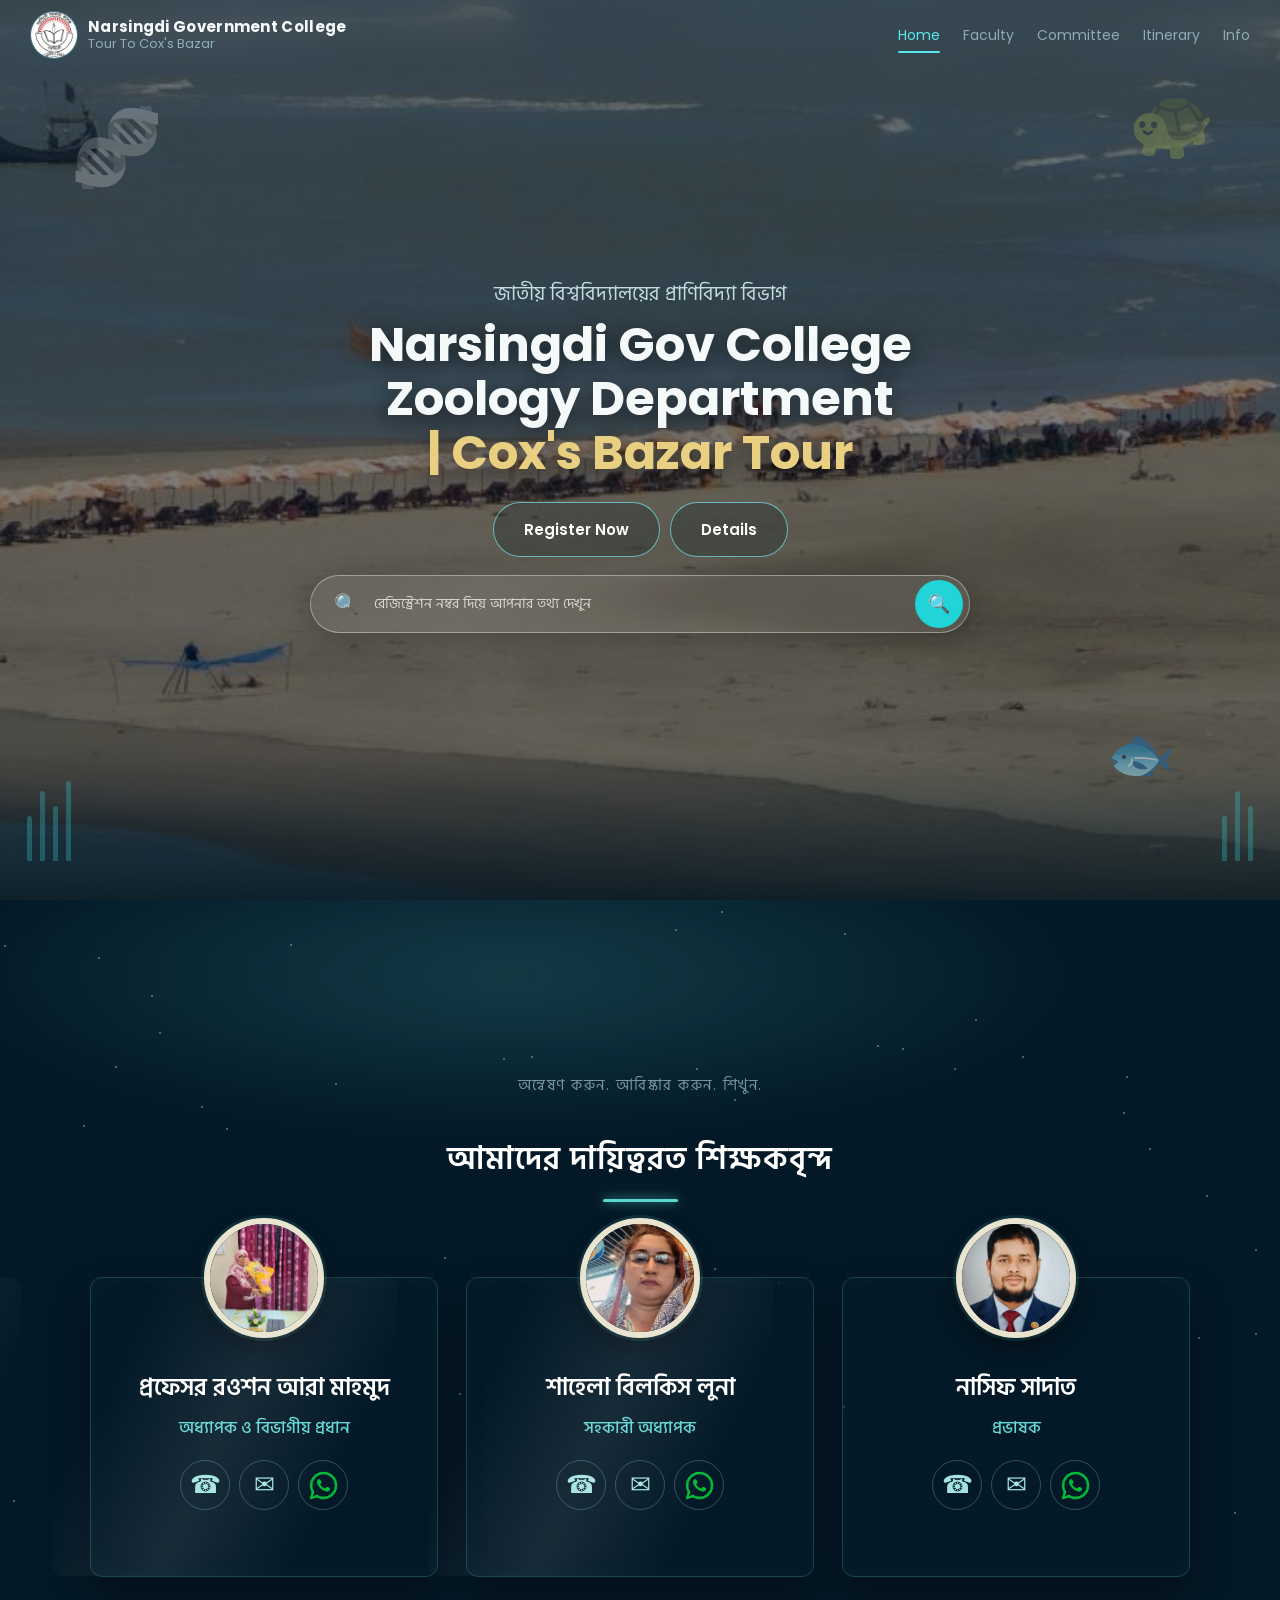
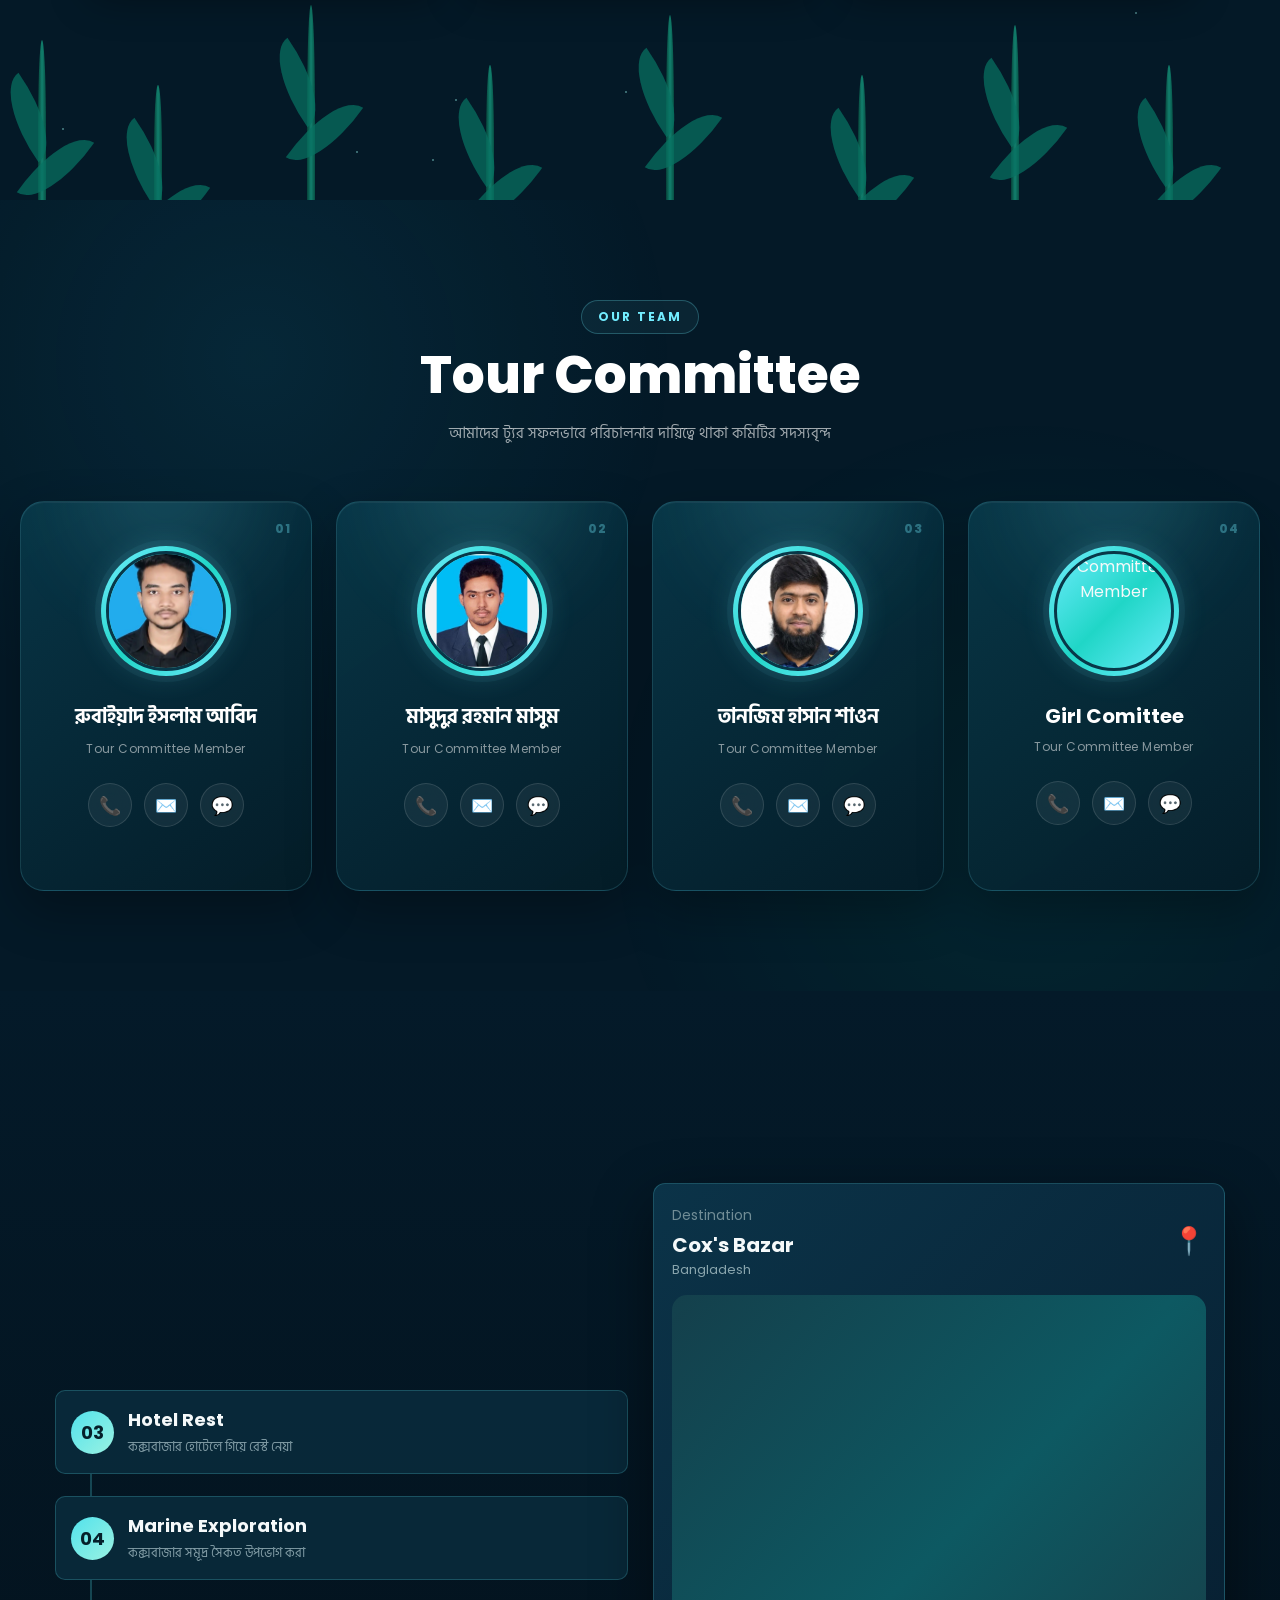
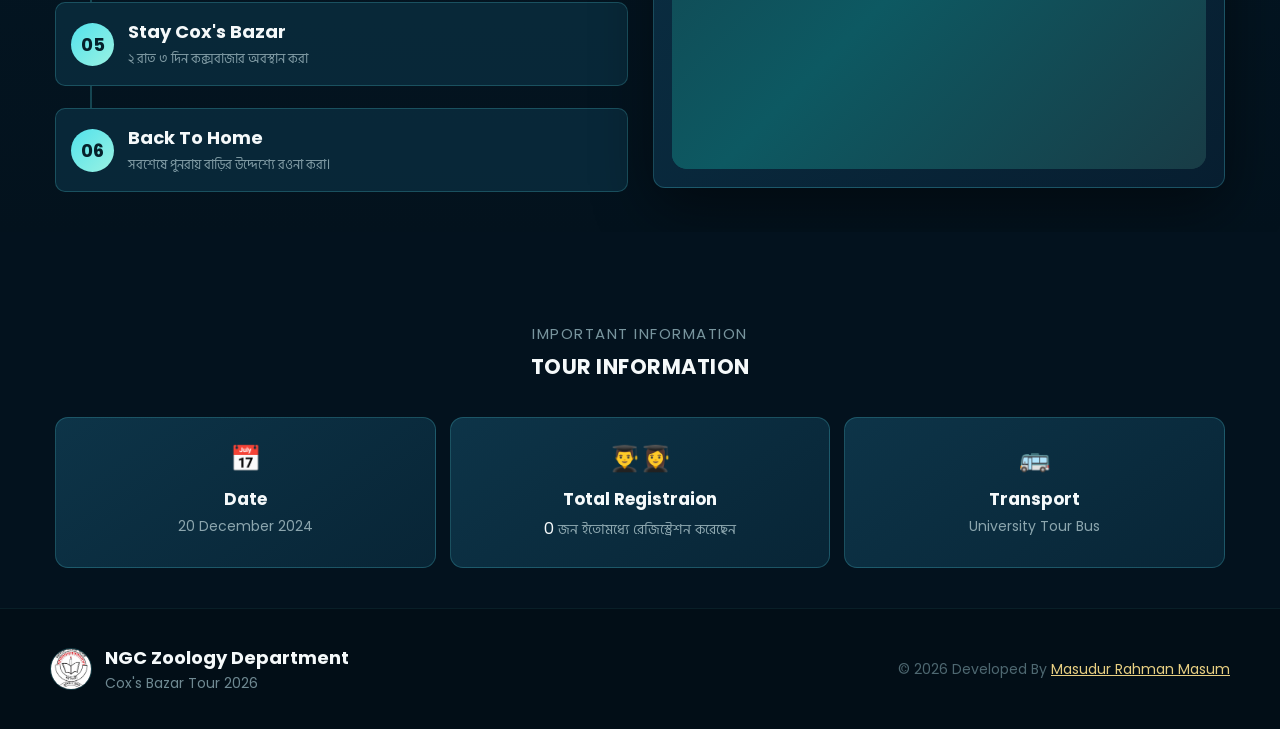
==== commit 2ffd1c16: "some bug fixed" ====
--- a/index.html
+++ b/index.html
@@ -842,7 +842,7 @@
                 <div class="committee-info">
 
                     <h3>
-                        রুবাইয়াত ইসলাম আবিদ 
+                        রুবাইয়াদ ইসলাম আবিদ 
                     </h3>
 
                     <span>
--- a/style.css
+++ b/style.css
@@ -4746,7 +4746,7 @@
 
     .hero-small {
         font-size:
-            11px;
+            15px;
     }
 
     .hero h1 {
@@ -4842,7 +4842,7 @@
 
     .committee-grid {
         grid-template-columns:
-            repeat(2, 1fr);
+            repeat(1, 1fr);
 
         gap:
             10px;
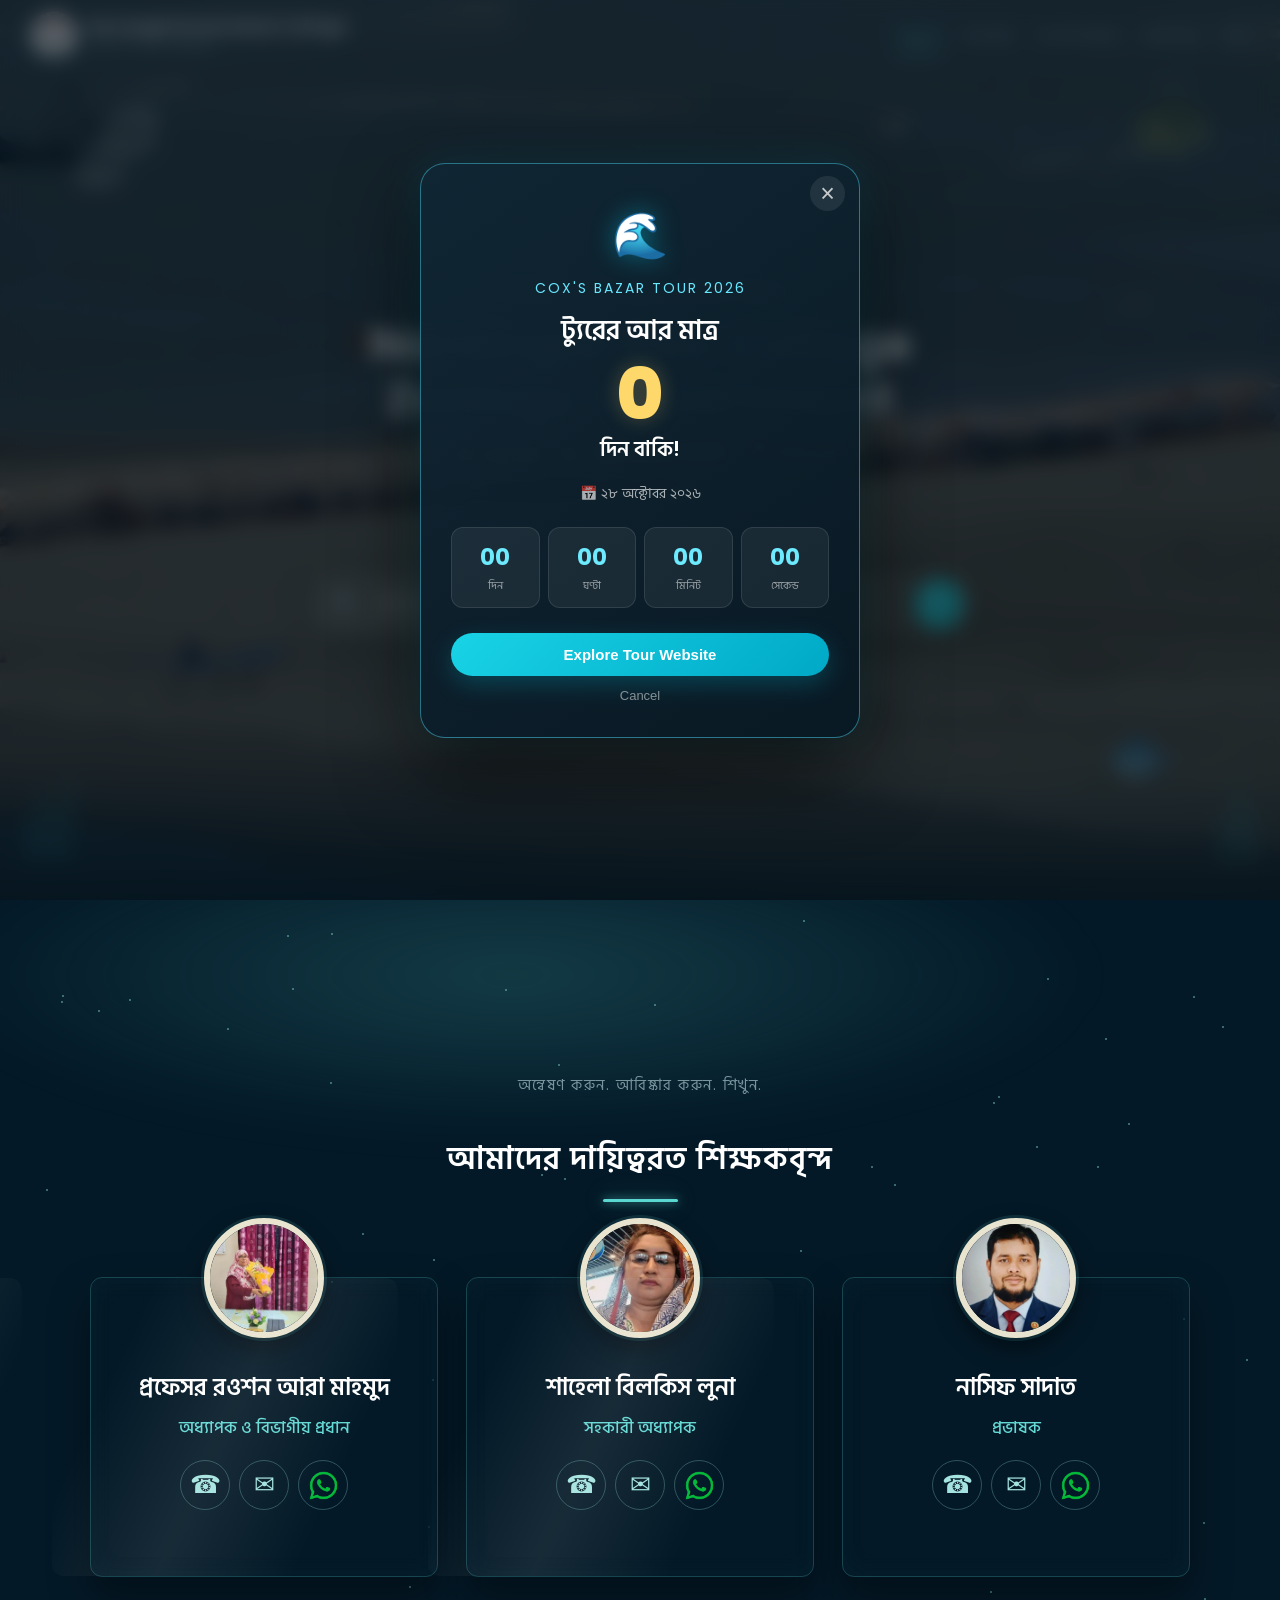
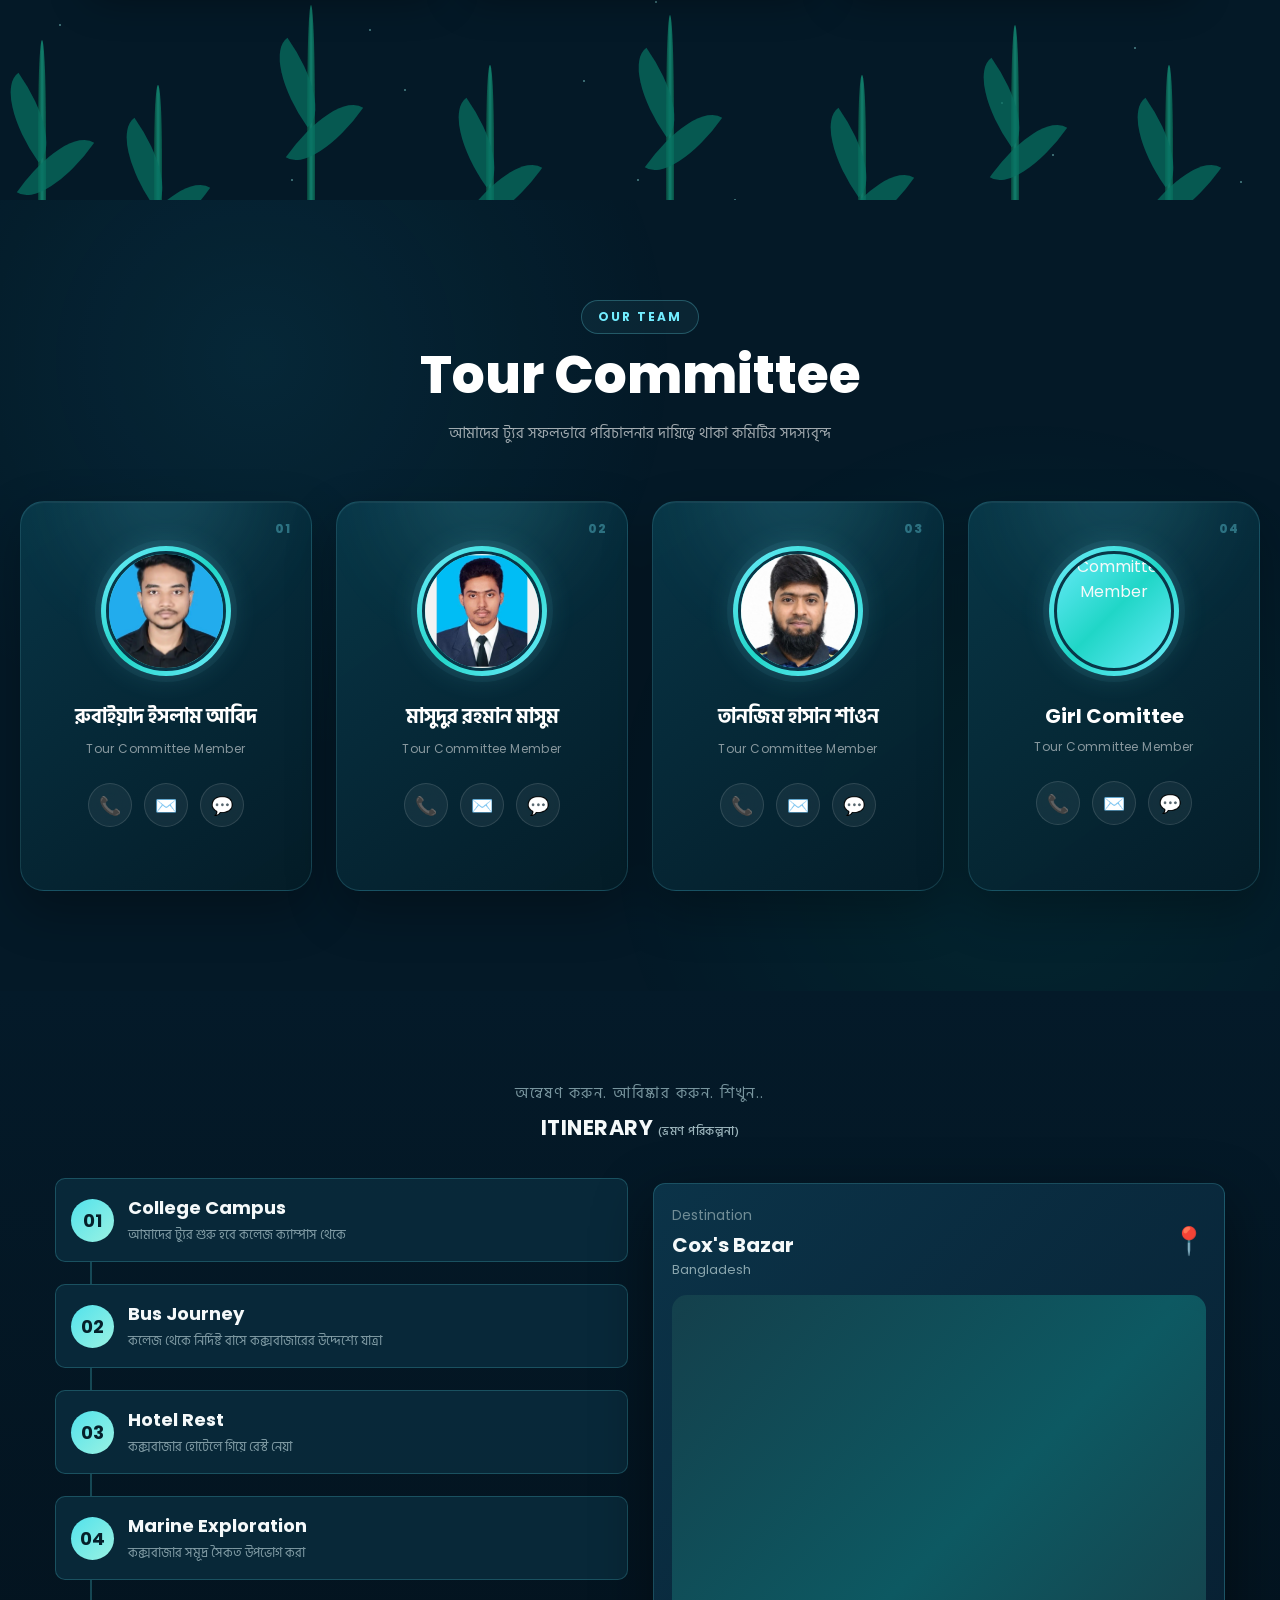
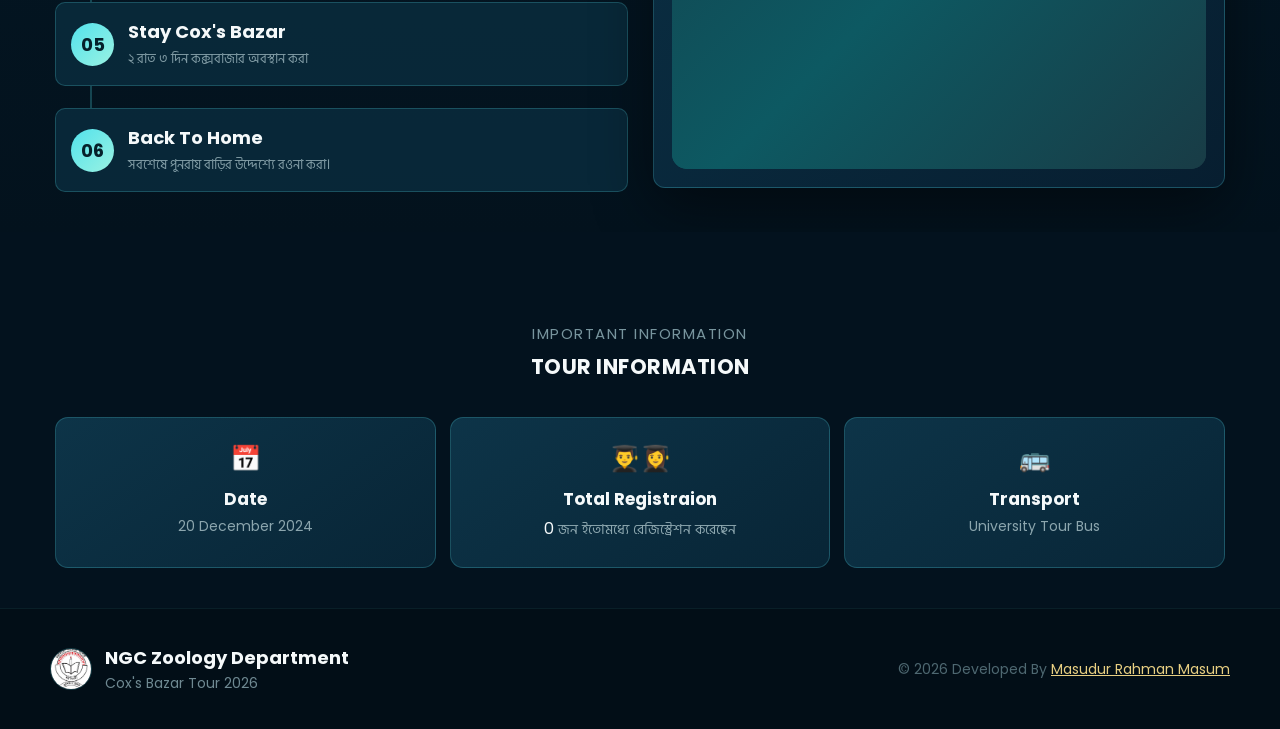
==== commit 38169e99: "countdown added" ====
--- a/index.html
+++ b/index.html
@@ -28,6 +28,98 @@
 
 
 <body>
+
+
+<!-- popup countdown  -->
+
+
+
+
+<!-- ================= TOUR COUNTDOWN POPUP ================= -->
+
+<div id="tourPopup" class="tour-popup-overlay">
+
+    <div class="tour-popup">
+
+        <!-- Close Button -->
+        <button id="closeTourPopup" class="tour-popup-close">
+            ×
+        </button>
+
+        <div class="popup-icon">
+            🌊
+        </div>
+
+        <p class="popup-small-title">
+            Cox's Bazar Tour 2026
+        </p>
+
+        <h2>
+            ট্যুরের আর মাত্র
+        </h2>
+
+        <div class="days-number" id="remainingDays">
+            20
+        </div>
+
+        <p class="days-text">
+            দিন বাকি!
+        </p>
+
+        <p class="popup-date">
+            📅 ২৮ অক্টোবর ২০২৬
+        </p>
+
+        <!-- Countdown -->
+        <div class="countdown-box">
+
+            <div class="countdown-item">
+                <span id="countDays">20</span>
+                <small>দিন</small>
+            </div>
+
+            <div class="countdown-item">
+                <span id="countHours">00</span>
+                <small>ঘণ্টা</small>
+            </div>
+
+            <div class="countdown-item">
+                <span id="countMinutes">00</span>
+                <small>মিনিট</small>
+            </div>
+
+            <div class="countdown-item">
+                <span id="countSeconds">00</span>
+                <small>সেকেন্ড</small>
+            </div>
+
+        </div>
+
+        <button id="popupContinue" class="popup-continue-btn">
+            Explore Tour Website
+        </button>
+
+        <button id="popupCancel" class="popup-cancel-btn">
+            Cancel
+        </button>
+
+    </div>
+
+</div>
+
+<!-- ================= END TOUR COUNTDOWN POPUP ================= -->
+
+
+
+
+
+
+
+
+
+
+
+
 
     <!-- =====================================================
          PAGE BACKGROUND DECORATIONS
--- a/style.css
+++ b/style.css
@@ -66,6 +66,457 @@
        This removes the outside/second canvas. */
     background: #041927;
 }
+
+
+
+
+
+/* =====================================================
+   TOUR COUNTDOWN POPUP
+   ===================================================== */
+
+.tour-popup-overlay {
+    position: fixed;
+    inset: 0;
+
+    width: 100%;
+    height: 100vh;
+
+    display: flex;
+    align-items: center;
+    justify-content: center;
+
+    background: rgba(3, 15, 25, 0.62);
+
+    backdrop-filter: blur(10px);
+    -webkit-backdrop-filter: blur(10px);
+
+    z-index: 999999;
+
+    padding: 20px;
+
+    opacity: 1;
+    visibility: visible;
+
+    transition:
+        opacity 0.35s ease,
+        visibility 0.35s ease;
+}
+
+
+/* Popup Close করলে */
+
+.tour-popup-overlay.hidden {
+    opacity: 0;
+    visibility: hidden;
+    pointer-events: none;
+}
+
+
+/* Main Popup */
+
+.tour-popup {
+    position: relative;
+
+    width: min(440px, 100%);
+
+    padding: 38px 30px 30px;
+
+    text-align: center;
+
+    background:
+        linear-gradient(
+            145deg,
+            rgba(17, 38, 52, 0.97),
+            rgba(8, 25, 36, 0.97)
+        );
+
+    border: 1px solid rgba(77, 224, 255, 0.45);
+
+    border-radius: 25px;
+
+    box-shadow:
+        0 30px 80px rgba(0, 0, 0, 0.65),
+        0 0 40px rgba(0, 220, 255, 0.12);
+
+    color: white;
+
+    animation: popupShow 0.55s cubic-bezier(.17,.67,.3,1.25);
+}
+
+
+/* Popup Animation */
+
+@keyframes popupShow {
+
+    0% {
+        opacity: 0;
+        transform: scale(0.75) translateY(30px);
+    }
+
+    100% {
+        opacity: 1;
+        transform: scale(1) translateY(0);
+    }
+
+}
+
+
+/* Close Button */
+
+.tour-popup-close {
+    position: absolute;
+
+    top: 12px;
+    right: 14px;
+
+    width: 35px;
+    height: 35px;
+
+    border: none;
+    border-radius: 50%;
+
+    background: rgba(255, 255, 255, 0.08);
+
+    color: rgba(255, 255, 255, 0.75);
+
+    font-size: 25px;
+
+    line-height: 30px;
+
+    cursor: pointer;
+
+    transition: 0.25s;
+}
+
+
+.tour-popup-close:hover {
+
+    background: rgba(255, 255, 255, 0.18);
+
+    color: white;
+
+    transform: rotate(90deg);
+
+}
+
+
+/* Icon */
+
+.popup-icon {
+
+    font-size: 45px;
+
+    margin-bottom: 8px;
+
+    filter: drop-shadow(
+        0 0 12px rgba(0, 220, 255, 0.35)
+    );
+
+}
+
+
+/* Small Title */
+
+.popup-small-title {
+
+    margin: 0 0 10px;
+
+    font-size: 14px;
+
+    letter-spacing: 2px;
+
+    text-transform: uppercase;
+
+    color: #68e8ff;
+
+}
+
+
+/* Heading */
+
+.tour-popup h2 {
+
+    margin: 0;
+
+    font-size: 27px;
+
+    font-weight: 600;
+
+}
+
+
+/* Big Days Number */
+
+.days-number {
+
+    margin-top: 5px;
+
+    font-size: 72px;
+
+    line-height: 1;
+
+    font-weight: 800;
+
+    color: #ffd86b;
+
+    text-shadow:
+        0 0 20px rgba(255, 216, 107, 0.25);
+
+}
+
+
+/* Days Text */
+
+.days-text {
+
+    margin: 3px 0 15px;
+
+    font-size: 21px;
+
+    font-weight: 600;
+
+}
+
+
+/* Date */
+
+.popup-date {
+
+    margin: 0 0 22px;
+
+    font-size: 14px;
+
+    color: rgba(255,255,255,0.65);
+
+}
+
+
+/* Countdown */
+
+.countdown-box {
+
+    display: grid;
+
+    grid-template-columns:
+        repeat(4, 1fr);
+
+    gap: 8px;
+
+    margin-bottom: 25px;
+
+}
+
+
+.countdown-item {
+
+    padding: 12px 5px;
+
+    background: rgba(255,255,255,0.06);
+
+    border:
+
+        1px solid
+        rgba(255,255,255,0.10);
+
+    border-radius: 12px;
+
+}
+
+
+.countdown-item span {
+
+    display: block;
+
+    font-size: 23px;
+
+    font-weight: 700;
+
+    color: #6eeaff;
+
+}
+
+
+.countdown-item small {
+
+    display: block;
+
+    margin-top: 3px;
+
+    font-size: 11px;
+
+    color: rgba(255,255,255,0.55);
+
+}
+
+
+/* Main Button */
+
+.popup-continue-btn {
+
+    width: 100%;
+
+    padding: 13px 20px;
+
+    border: none;
+
+    border-radius: 30px;
+
+    background: linear-gradient(
+        135deg,
+        #19d3e6,
+        #00a9c7
+    );
+
+    color: white;
+
+    font-size: 15px;
+
+    font-weight: 600;
+
+    cursor: pointer;
+
+    box-shadow:
+        0 8px 25px
+        rgba(0, 205, 235, 0.22);
+
+    transition: 0.3s;
+}
+
+
+.popup-continue-btn:hover {
+
+    transform: translateY(-2px);
+
+    box-shadow:
+        0 12px 30px
+        rgba(0, 205, 235, 0.35);
+
+}
+
+
+/* Cancel */
+
+.popup-cancel-btn {
+
+    margin-top: 12px;
+
+    border: none;
+
+    background: transparent;
+
+    color: rgba(255,255,255,0.5);
+
+    font-size: 13px;
+
+    cursor: pointer;
+
+}
+
+
+.popup-cancel-btn:hover {
+
+    color: white;
+
+}
+
+
+/* =====================================================
+   MOBILE
+   ===================================================== */
+
+@media (max-width: 500px) {
+
+    .tour-popup {
+
+        padding:
+            35px
+            20px
+            25px;
+
+        border-radius: 20px;
+
+    }
+
+
+    .tour-popup h2 {
+
+        font-size: 23px;
+
+    }
+
+
+    .days-number {
+
+        font-size: 60px;
+
+    }
+
+
+    .days-text {
+
+        font-size: 19px;
+
+    }
+
+
+    .countdown-item span {
+
+        font-size: 19px;
+
+    }
+
+
+    .countdown-item small {
+
+        font-size: 10px;
+
+    }
+
+}
+
+
+
+
+
+
+
+
+
+
+
+
+
+
+
+
+
+
+
+
+
+
+
+
+
+
+
+
+
+
+
+
+
+
+
+
+
+
+
+
+
+
+
 
 a {
     color: inherit;
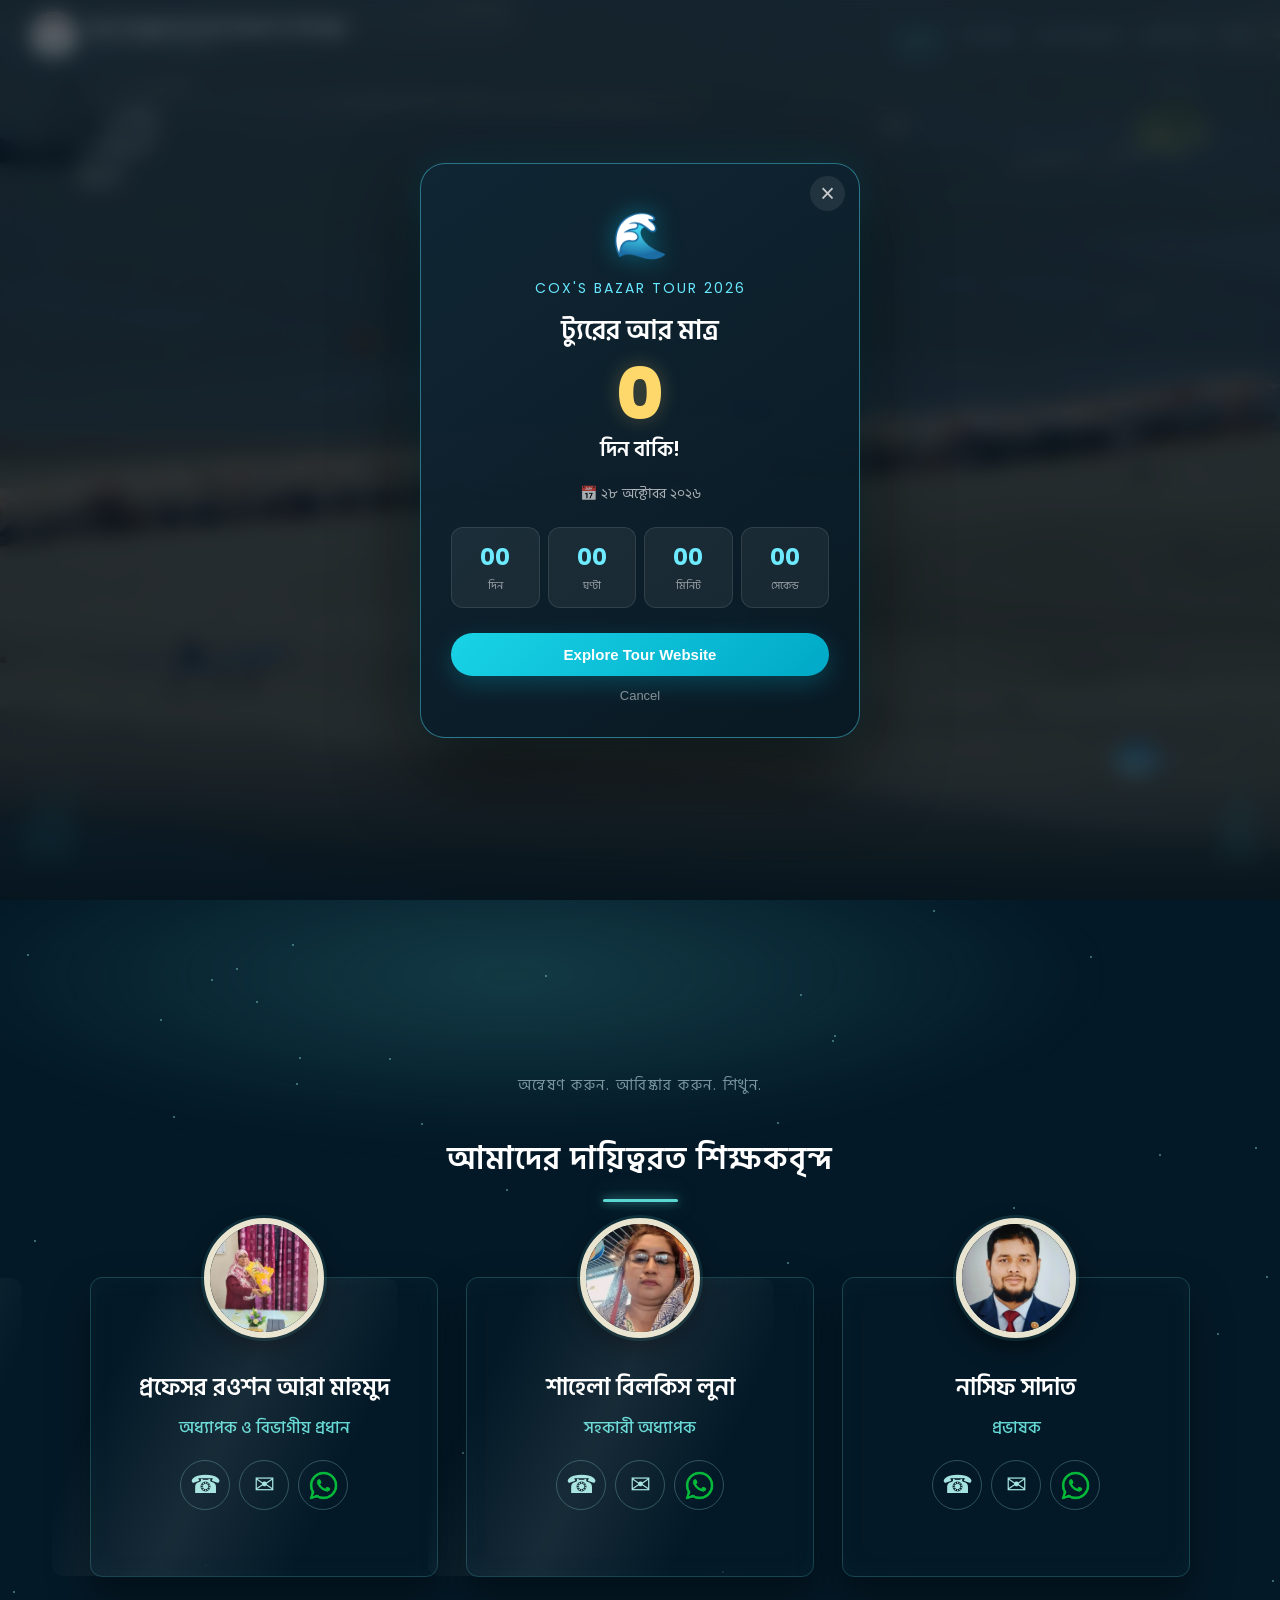
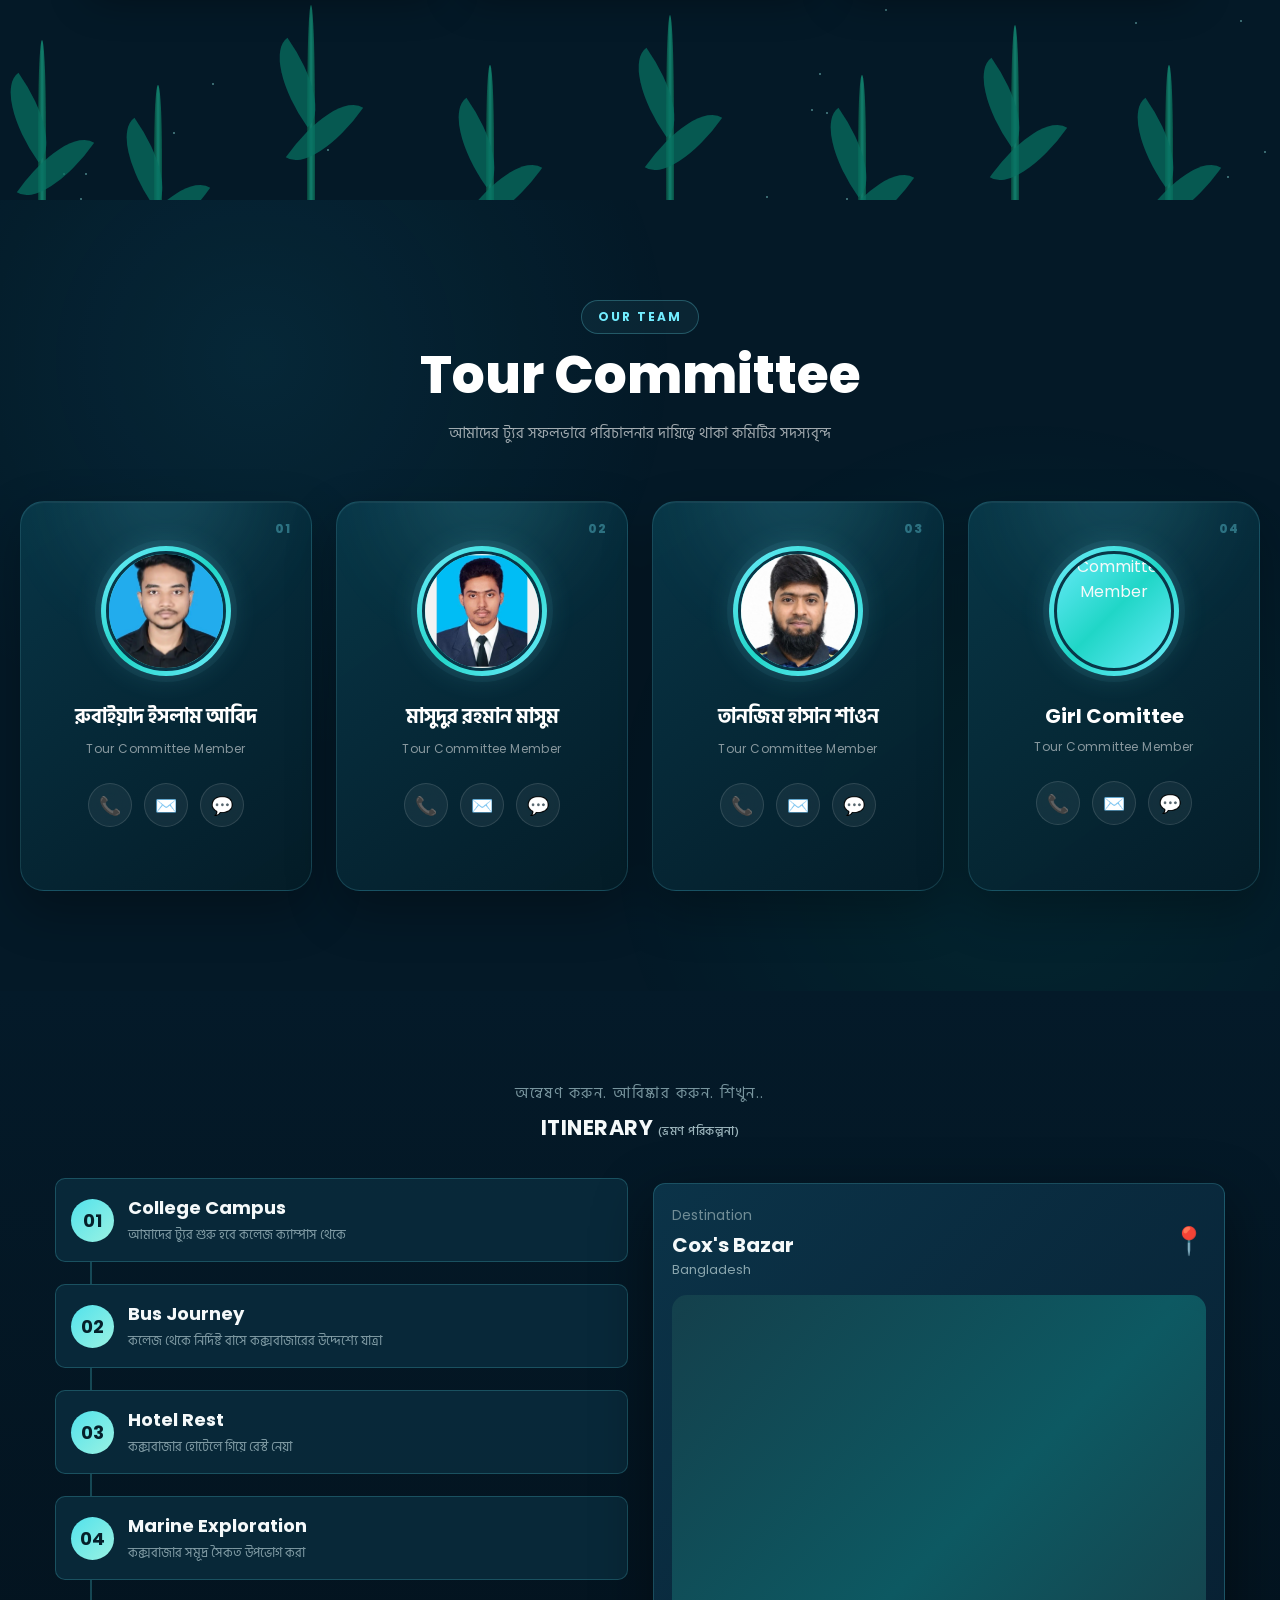
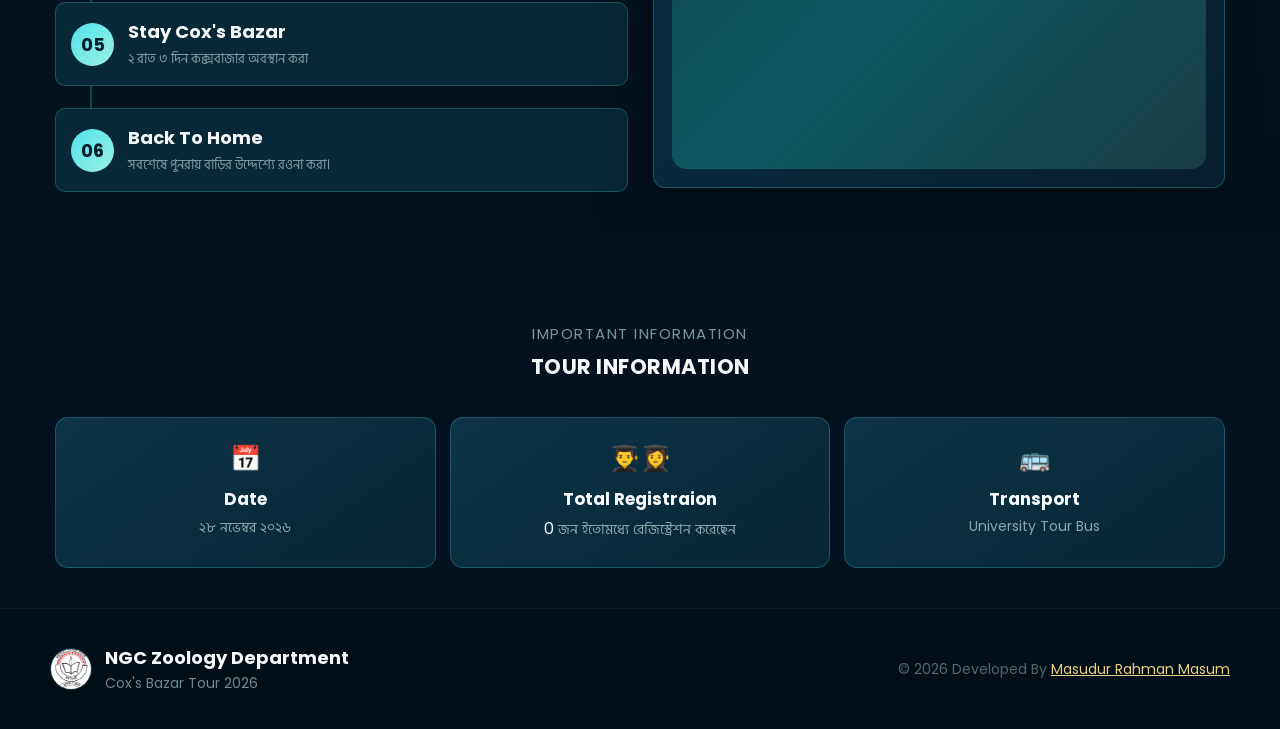
==== commit 38822c8e: "tour partner section complete" ====
--- a/index.html
+++ b/index.html
@@ -430,7 +430,7 @@
      REGISTRATION SEARCH
 ===================================================== -->
 
-<div class="hero-registration-search">
+<!-- <div class="hero-registration-search">
 
     <div class="hero-search-box">
 
@@ -460,7 +460,24 @@
         class="hero-search-message"
     ></div>
 
+</div> -->
+
+
+
+
+
+<!-- ALL TOUR PARTNERS BUTTON -->
+<div class="tour-partners-btn-wrap">
+    <button class="tour-partners-btn" id="tourPartnersBtn">
+        <span>ALL TOUR PARTNERS</span>
+        <i class="fa-solid fa-arrow-right"></i>
+    </button>
 </div>
+
+
+
+
+
 
 
 <!-- =====================================================
@@ -1474,7 +1491,7 @@
                         <div class="location-icon">
                             📍
                         </div>
-
+ 
                     </div>
 
 
@@ -1545,7 +1562,7 @@
                     </h3>
 
                     <p>
-                        20 December 2024
+                        ২৮ নভেম্বর ২০২৬
                     </p>
 
                 </div>
--- a/style.css
+++ b/style.css
@@ -160,6 +160,171 @@
     }
 
 }
+
+
+
+
+
+
+
+/* tour partner  */
+
+/* =========================================
+   ALL TOUR PARTNERS BUTTON
+========================================= */
+
+.tour-partners-btn-wrap {
+    display: flex;
+    justify-content: center;
+    align-items: center;
+    margin-top: 18px;
+}
+
+.tour-partners-btn {
+    position: relative;
+    display: flex;
+    align-items: center;
+    justify-content: center;
+    gap: 12px;
+
+    padding: 15px 28px;
+    min-width: 220px;
+
+    border: 1px solid rgba(76, 221, 229, 0.7);
+    border-radius: 50px;
+
+    background: rgba(255, 255, 255, 0.08);
+    backdrop-filter: blur(10px);
+    -webkit-backdrop-filter: blur(10px);
+
+    color: #ffffff;
+    font-size: 14px;
+    font-weight: 700;
+    letter-spacing: 1px;
+
+    cursor: pointer;
+    overflow: hidden;
+
+    transition:
+        transform 0.35s ease,
+        box-shadow 0.35s ease,
+        border-color 0.35s ease,
+        background 0.35s ease;
+
+    animation: partnerFloat 3s ease-in-out infinite;
+}
+
+/* Shine effect */
+.tour-partners-btn::before {
+    content: "";
+    position: absolute;
+    top: 0;
+    left: -120%;
+
+    width: 70%;
+    height: 100%;
+
+    background: linear-gradient(
+        90deg,
+        transparent,
+        rgba(255, 255, 255, 0.25),
+        transparent
+    );
+
+    transform: skewX(-25deg);
+    transition: left 0.7s ease;
+}
+
+/* Button hover */
+.tour-partners-btn:hover {
+    transform: translateY(-4px) scale(1.03);
+
+    border-color: #26d8e5;
+
+    background: rgba(38, 216, 229, 0.15);
+
+    box-shadow:
+        0 8px 25px rgba(38, 216, 229, 0.25),
+        0 0 20px rgba(38, 216, 229, 0.12);
+}
+
+.tour-partners-btn:hover::before {
+    left: 130%;
+}
+
+/* Arrow */
+.tour-partners-btn i {
+    display: flex;
+    align-items: center;
+    justify-content: center;
+
+    width: 30px;
+    height: 30px;
+
+    border-radius: 50%;
+
+    background: #26d8e5;
+    color: #12313b;
+
+    font-size: 13px;
+
+    transition: transform 0.35s ease;
+}
+
+.tour-partners-btn:hover i {
+    transform: translateX(5px);
+}
+
+/* Soft floating animation */
+@keyframes partnerFloat {
+    0%,
+    100% {
+        transform: translateY(0);
+    }
+
+    50% {
+        transform: translateY(-5px);
+    }
+}
+
+/* Click effect */
+.tour-partners-btn:active {
+    transform: scale(0.96);
+}
+
+
+/* =========================================
+   MOBILE
+========================================= */
+
+@media (max-width: 600px) {
+
+    .tour-partners-btn {
+        min-width: 200px;
+        padding: 13px 22px;
+        font-size: 12px;
+    }
+
+    .tour-partners-btn i {
+        width: 27px;
+        height: 27px;
+    }
+}
+
+
+
+
+
+
+
+
+
+
+
+
+
+
+
 
 
 /* Close Button */
